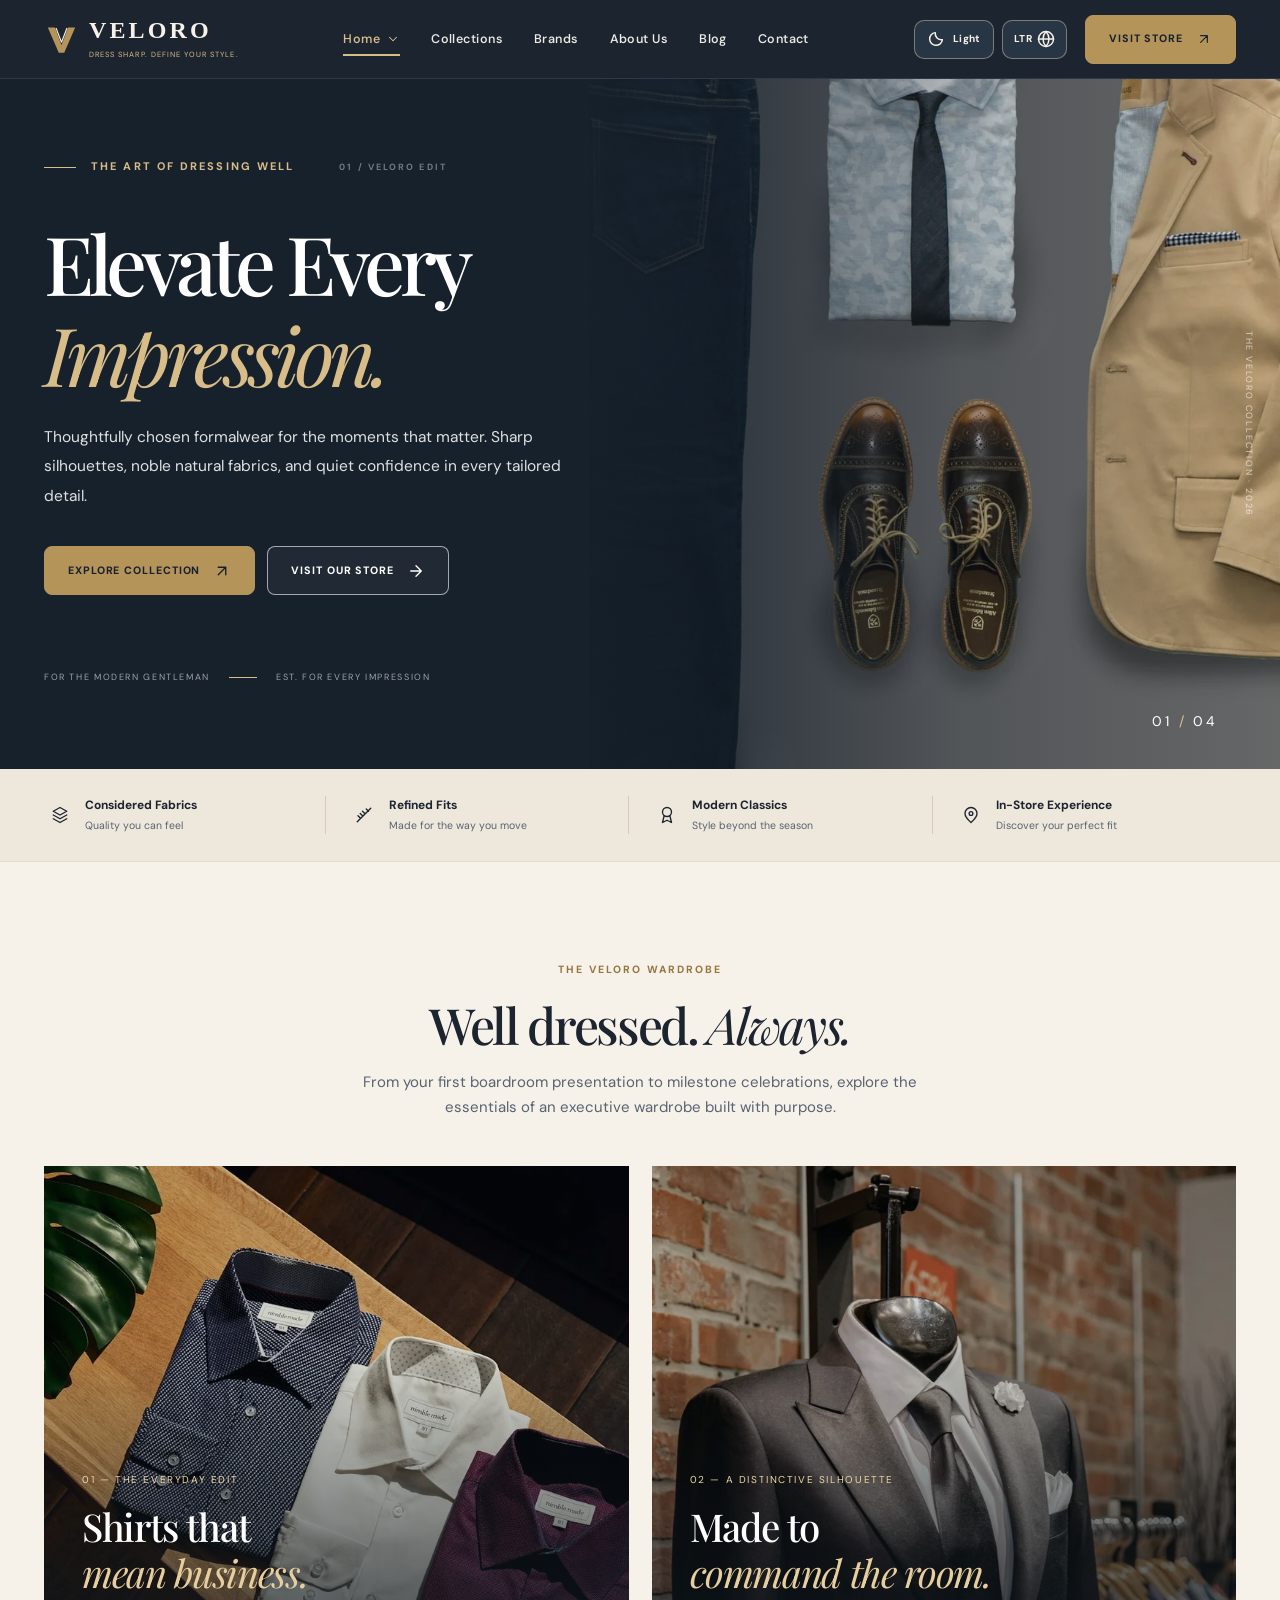
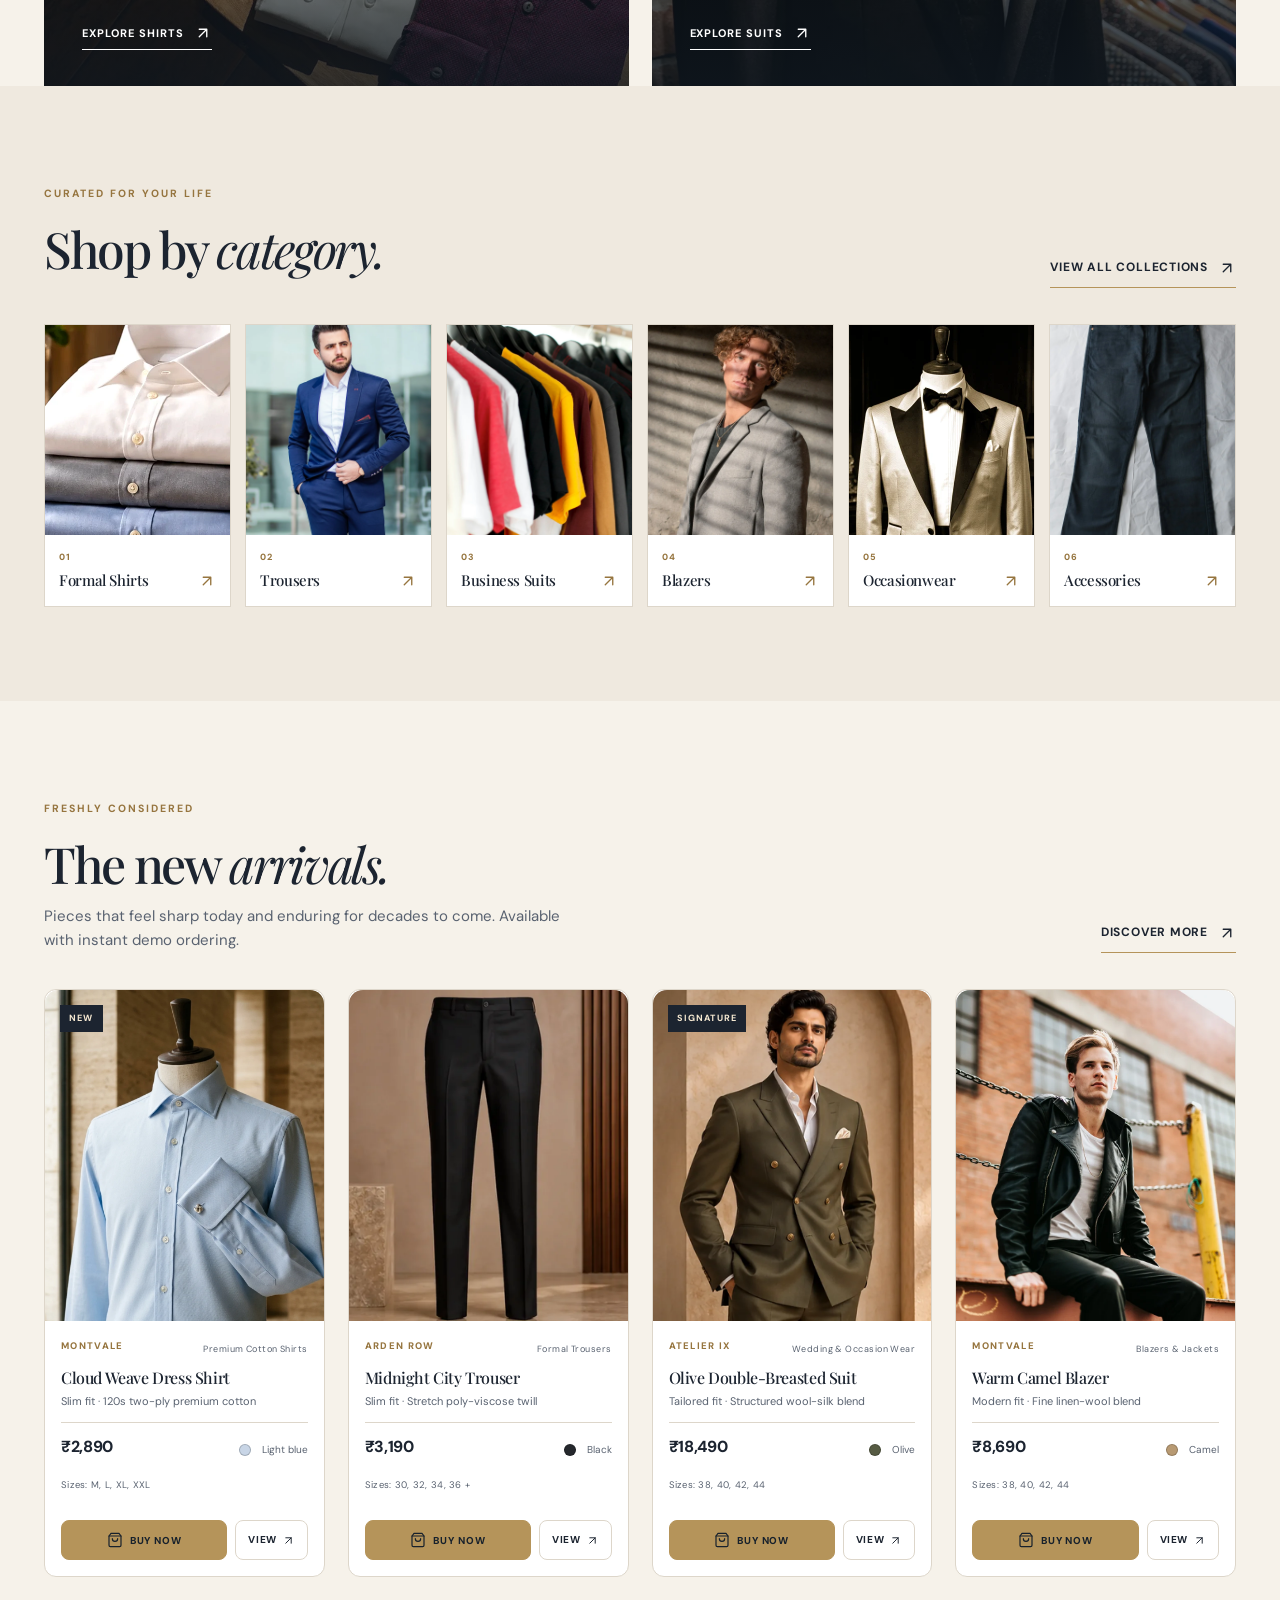
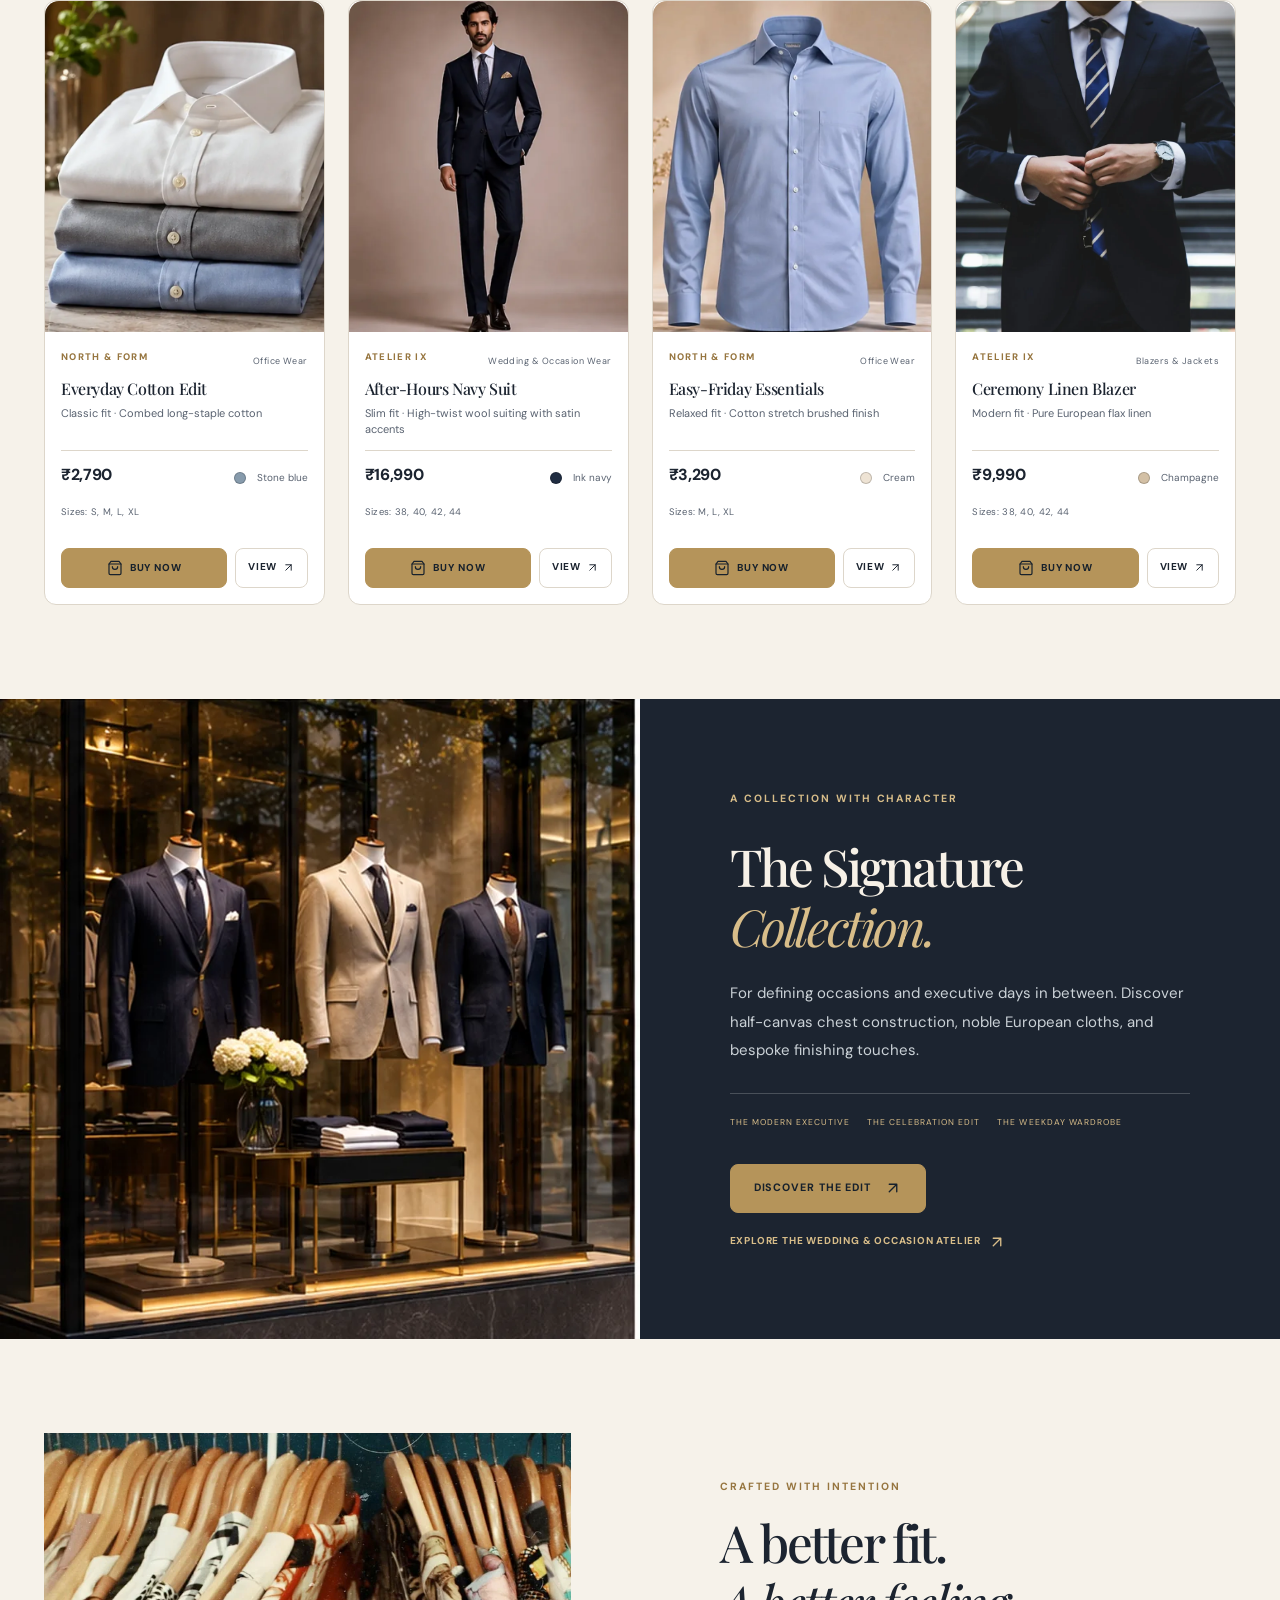
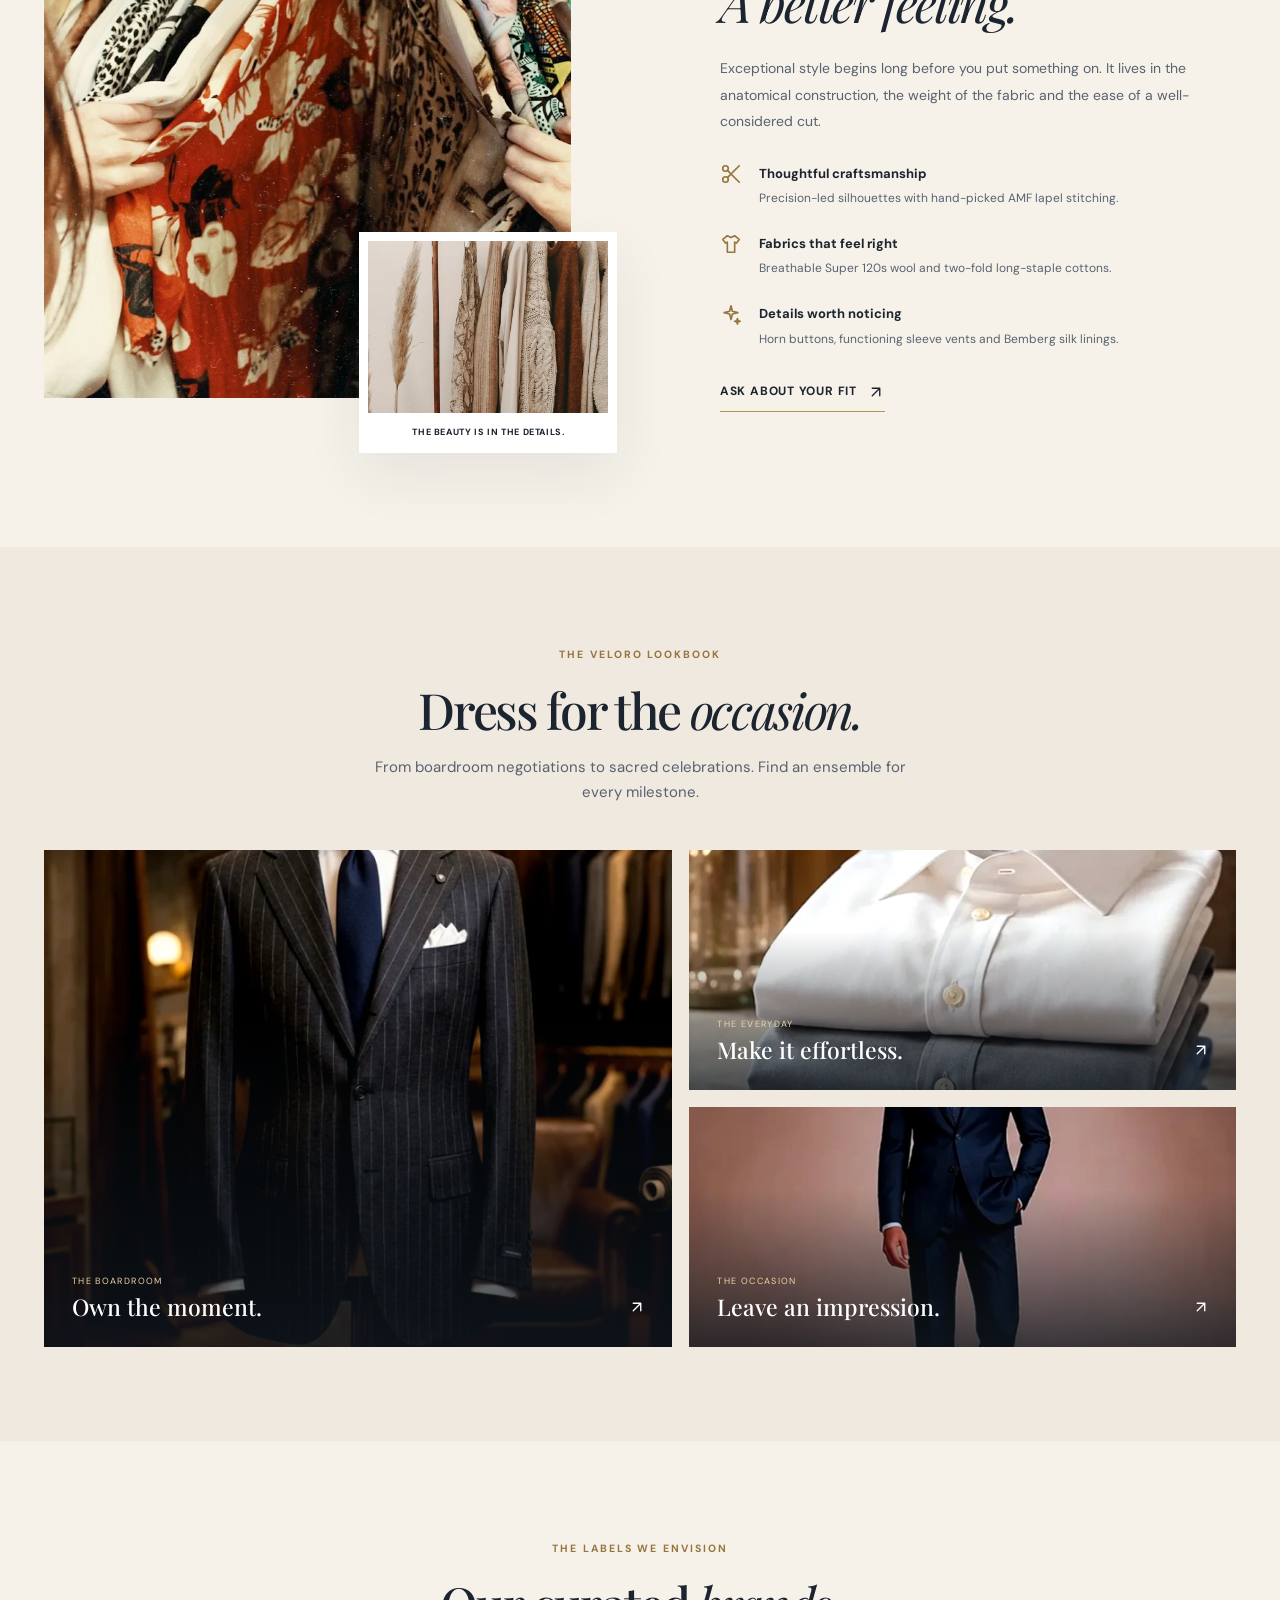
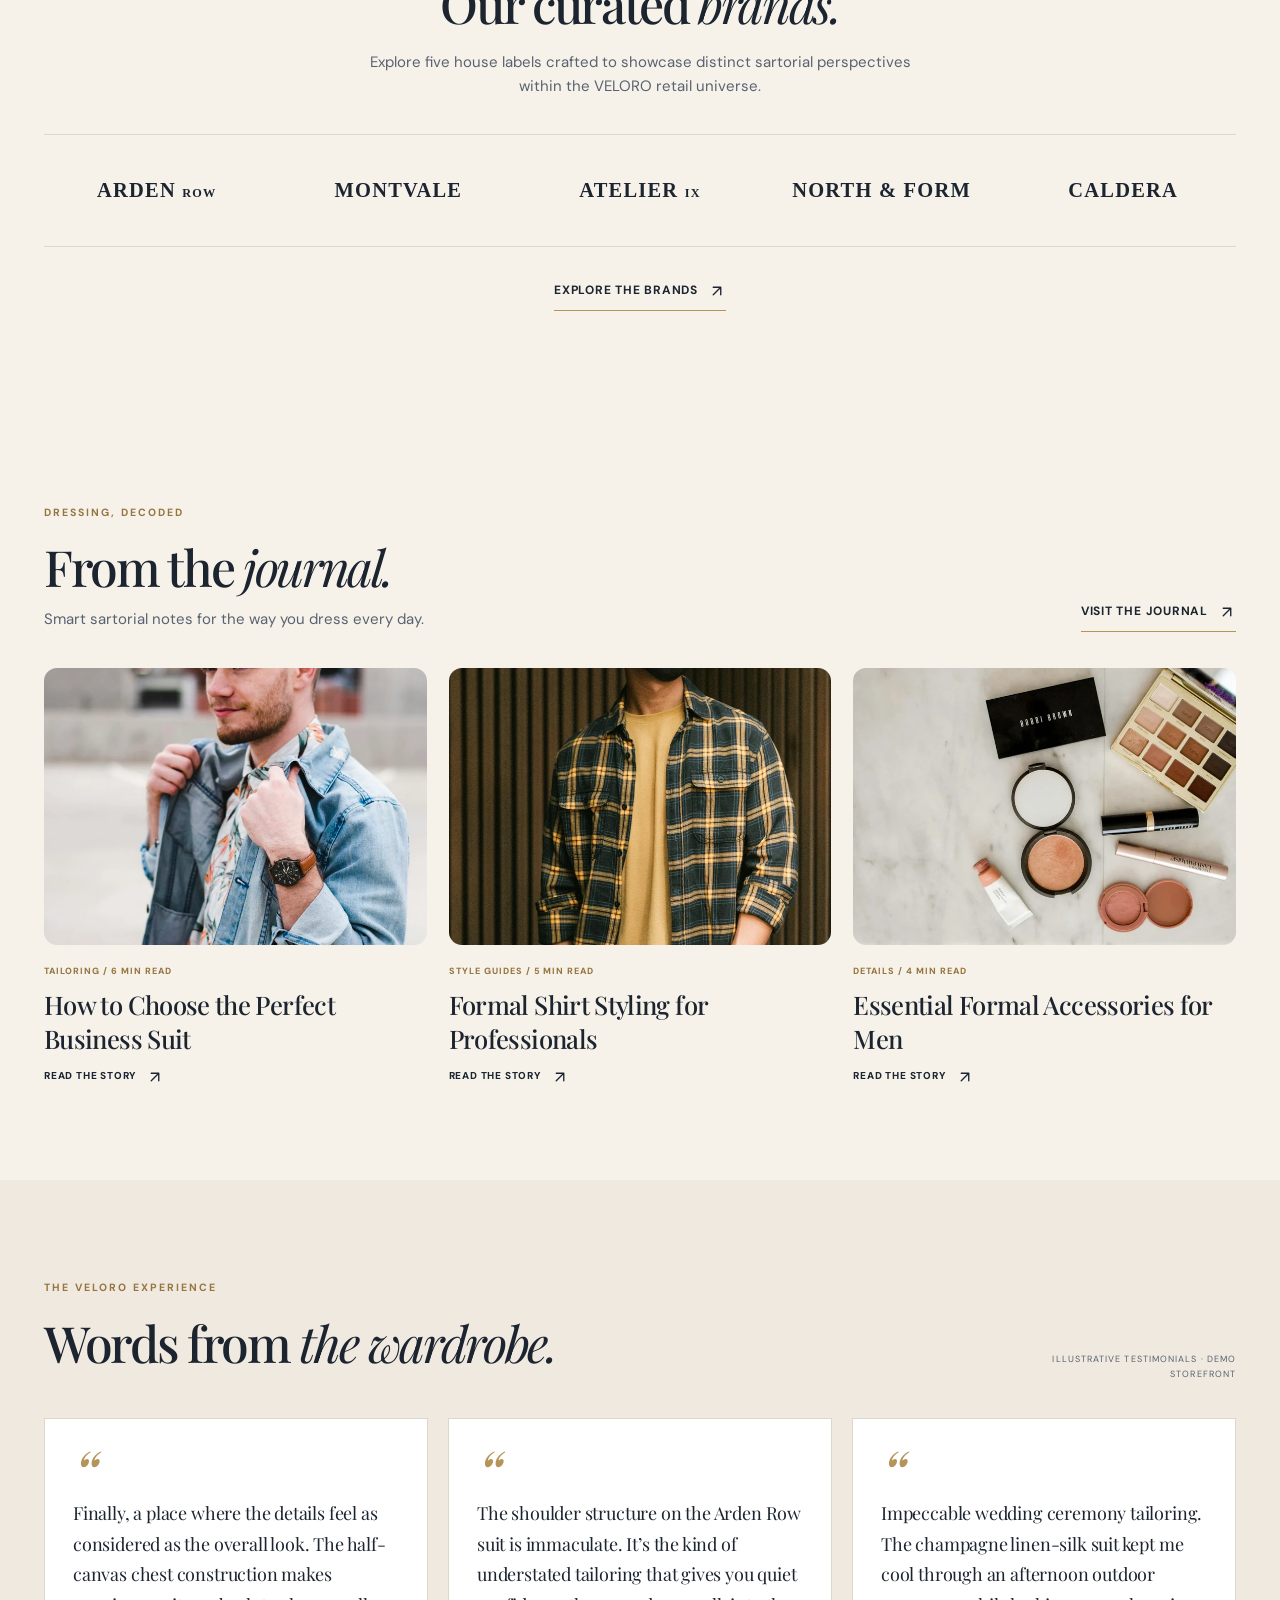
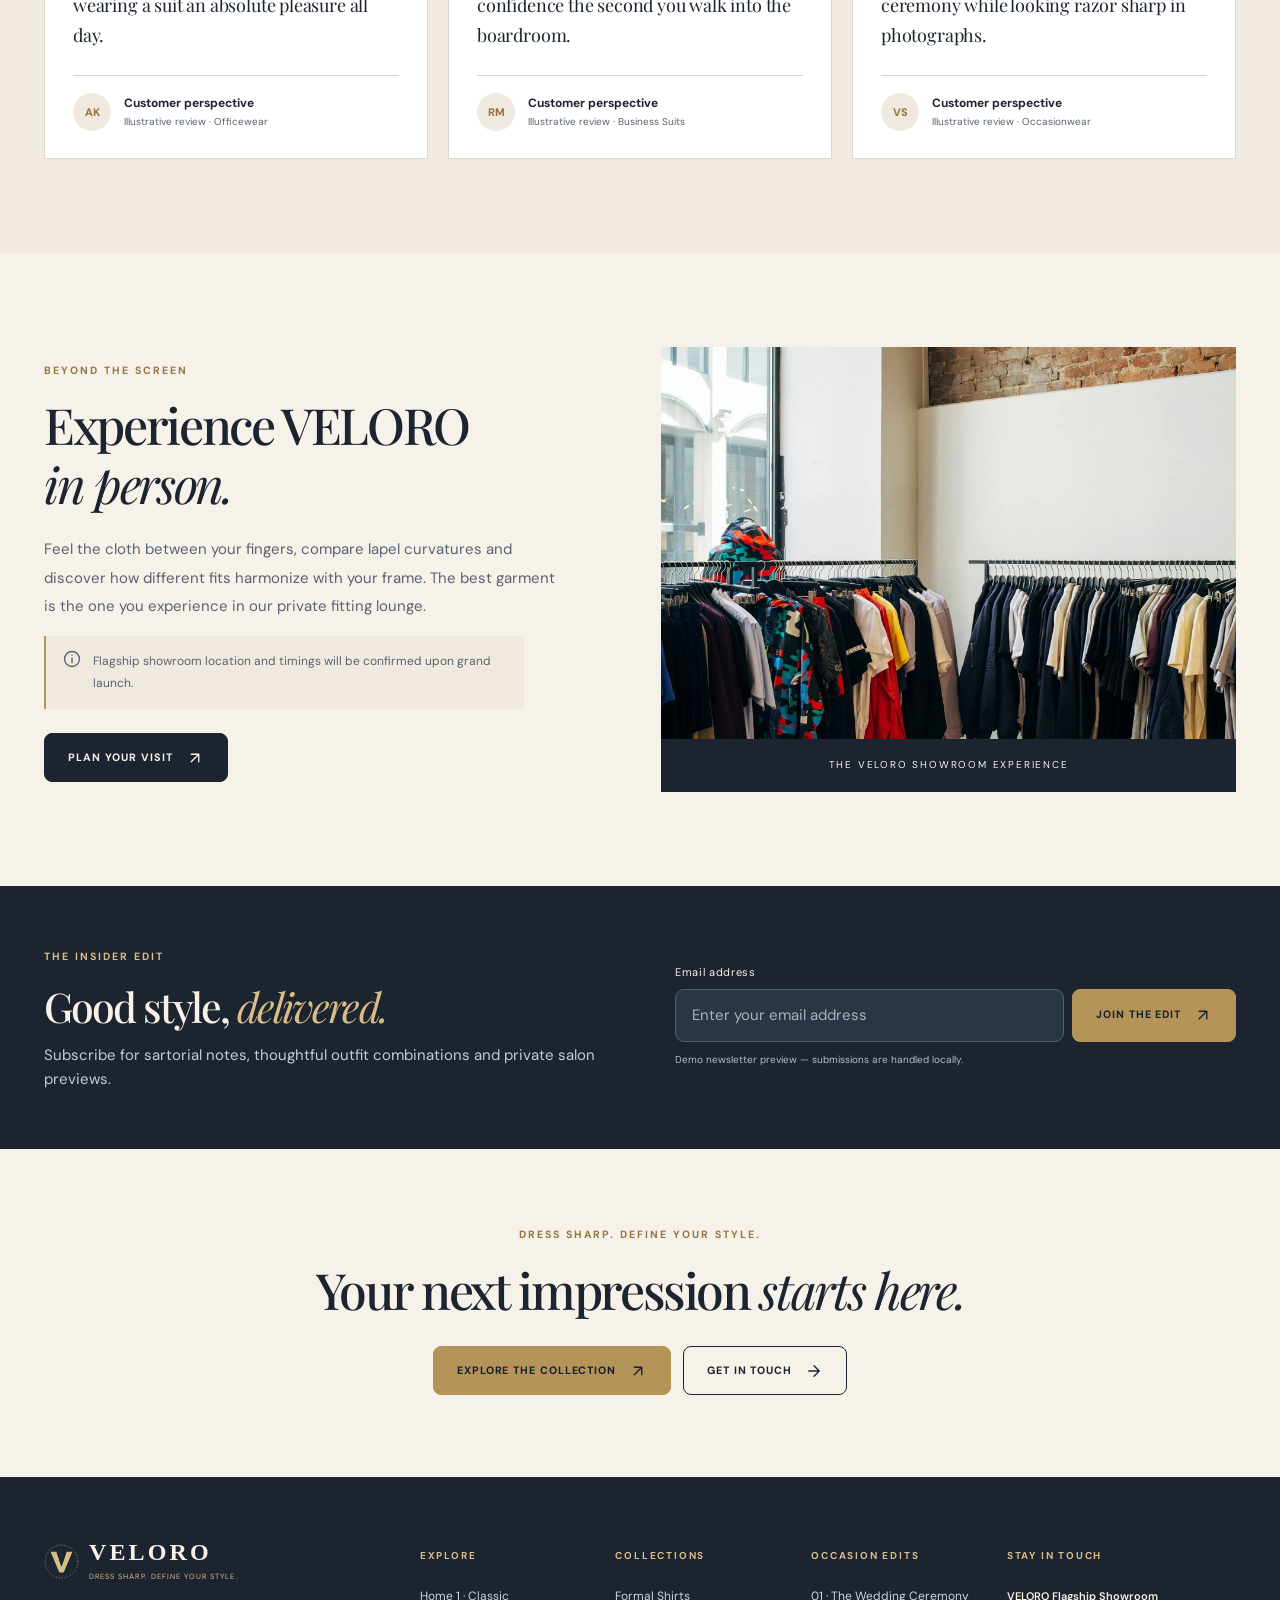
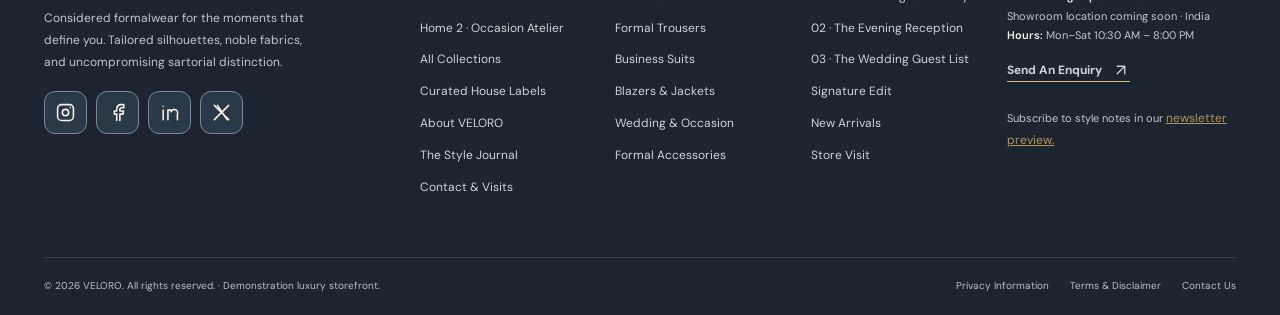
==== VELORO/index.html @ f836866e "Add files via upload" ====
<!doctype html>
<html lang="en" dir="ltr"><head>
<meta charset="utf-8"><meta name="viewport" content="width=device-width, initial-scale=1">
<title>VELORO | Premium Men's Formal Wear & Timeless Style</title>
<meta name="description" content="Discover refined men's formal shirts, tailored trousers, suits and elegant occasionwear at VELORO. Explore curated collections and plan a showroom visit.">
<meta name="theme-color" content="#1C2430"><meta property="og:title" content="VELORO — Elevate Every Impression"><meta property="og:description" content="Dress Sharp. Define Your Style. Explore a refined formalwear collection in India."><meta property="og:type" content="website"><meta property="og:image" content="assets/images/home1-hero-midnight-suit.webp"><link rel="icon" type="image/svg+xml" href="favicon.svg"><link rel="stylesheet" href="assets/css/style.css"><script defer src="assets/js/data.js"></script><script defer src="assets/js/app.js"></script>
</head><body data-page="home"><a class="skip-link" href="#main">Skip to content</a><div id="site-header"></div>
<main id="main">
<section class="hero" aria-labelledby="home-title">
  <div class="hero-photo"><img src="assets/images/home1-hero-midnight-suit.webp" alt="Model in a beautifully tailored midnight-navy suit" fetchpriority="high"></div>
  <div class="hero-vignette"></div><div class="container hero-inner"><div class="hero-copy"><div class="eyebrow light-eyebrow"><span class="small-gold-line"></span> THE ART OF DRESSING WELL <span class="issue-number">01 / VELORO EDIT</span></div><h1 id="home-title">Elevate Every<br><em>Impression.</em></h1><p>Thoughtfully chosen formalwear for the moments that matter. Sharp silhouettes, noble natural fabrics, and quiet confidence in every tailored detail.</p><div class="hero-actions"><a class="btn btn-gold" href="products.html">Explore Collection <i data-icon="arrow-up-right"></i></a><a class="btn btn-hero-outline" href="contact.html#visit">Visit Our Store <i data-icon="arrow-right"></i></a></div><div class="hero-fine"><span>FOR THE MODERN GENTLEMAN</span><span class="fine-rule"></span><span>EST. FOR EVERY IMPRESSION</span></div></div></div><span class="hero-side-note">THE VELORO COLLECTION · 2026</span><div class="hero-page-no">01 <span>/</span> 04</div>
</section>
<div class="benefit-band"><div class="container benefit-grid"><div><i data-icon="layers"></i><span><strong>Considered Fabrics</strong><small>Quality you can feel</small></span></div><div><i data-icon="ruler"></i><span><strong>Refined Fits</strong><small>Made for the way you move</small></span></div><div><i data-icon="award"></i><span><strong>Modern Classics</strong><small>Style beyond the season</small></span></div><div><i data-icon="map-pin"></i><span><strong>In-Store Experience</strong><small>Discover your perfect fit</small></span></div></div></div>
<section class="section section-intro"><div class="container"><div class="section-heading center"><span class="eyebrow">THE VELORO WARDROBE</span><h2>Well dressed. <em>Always.</em></h2><p>From your first boardroom presentation to milestone celebrations, explore the essentials of an executive wardrobe built with purpose.</p></div><div class="editorial-two"><a href="products.html?category=Formal%20Shirts" class="editorial-tile editorial-tile-light"><img src="assets/images/editorial-shirting-mastery.webp" loading="lazy" alt="Tailored white royal twill formal shirt"><div class="tile-overlay"><span>01 — THE EVERYDAY EDIT</span><h3>Shirts that<br><em>mean business.</em></h3><span class="text-link">Explore Shirts <i data-icon="arrow-up-right"></i></span></div></a><a href="products.html?category=Business%20Suits" class="editorial-tile"><img src="assets/images/editorial-power-suiting.webp" loading="lazy" alt="Executive charcoal pinstripe business suit"><div class="tile-overlay"><span>02 — A DISTINCTIVE SILHOUETTE</span><h3>Made to<br><em>command the room.</em></h3><span class="text-link">Explore Suits <i data-icon="arrow-up-right"></i></span></div></a></div></div></section>
<section class="section category-section section-cream"><div class="container"><div class="section-top"><div><span class="eyebrow">CURATED FOR YOUR LIFE</span><h2>Shop by <em>category.</em></h2></div><a class="inline-link" href="products.html">View All Collections <i data-icon="arrow-up-right"></i></a></div><div class="categories-grid">
<a class="category-card" href="products.html?category=Formal%20Shirts"><img loading="lazy" src="[data-uri]" alt="Fine stack of tailored formal shirting"><div><span>01</span><h3>Formal Shirts</h3><i data-icon="arrow-up-right"></i></div></a>
<a class="category-card" href="products.html?category=Formal%20Trousers"><img loading="lazy" src="assets/images/category-formal-trousers.webp" alt="Tailored navy pleated formal trousers"><div><span>02</span><h3>Trousers</h3><i data-icon="arrow-up-right"></i></div></a>
<a class="category-card" href="products.html?category=Business%20Suits"><img loading="lazy" src="assets/images/category-business-suits.webp" alt="Tailored navy suit"><div><span>03</span><h3>Business Suits</h3><i data-icon="arrow-up-right"></i></div></a>
<a class="category-card" href="products.html?category=Blazers%20%26%20Jackets"><img loading="lazy" src="assets/images/category-blazers-jackets.webp" alt="Elegant sand-coloured formal blazer"><div><span>04</span><h3>Blazers</h3><i data-icon="arrow-up-right"></i></div></a>
<a class="category-card" href="products.html?category=Wedding%20%26%20Occasion%20Wear"><img loading="lazy" src="[data-uri]" alt="Champagne gold evening occasionwear"><div><span>05</span><h3>Occasionwear</h3><i data-icon="arrow-up-right"></i></div></a>
<a class="category-card" href="products.html?category=Formal%20Accessories"><img loading="lazy" src="assets/images/category-accessories.webp" alt="Gold cufflinks and silk pocket square"><div><span>06</span><h3>Accessories</h3><i data-icon="arrow-up-right"></i></div></a>
</div></div></section>
<section class="section arrivals-section"><div class="container"><div class="section-top"><div><span class="eyebrow">FRESHLY CONSIDERED</span><h2>The new <em>arrivals.</em></h2><p>Pieces that feel sharp today and enduring for decades to come. Available with instant demo ordering.</p></div><a class="inline-link" href="products.html?sort=newest">Discover More <i data-icon="arrow-up-right"></i></a></div><div id="home-product-grid" class="product-grid home-product-grid" aria-live="polite"></div></div></section>
<section class="signature-block"><div class="signature-image"><img src="assets/images/boutique-window-display.webp" loading="lazy" alt="Formalwear displayed in an elegant tailoring boutique window"></div><div class="signature-copy"><span class="eyebrow light-eyebrow">A COLLECTION WITH CHARACTER</span><h2>The Signature<br><em>Collection.</em></h2><p>For defining occasions and executive days in between. Discover half-canvas chest construction, noble European cloths, and bespoke finishing touches.</p><div class="signature-rule"></div><div class="signature-tags"><span>THE MODERN EXECUTIVE</span><span>THE CELEBRATION EDIT</span><span>THE WEEKDAY WARDROBE</span></div><a class="btn btn-gold" href="products.html?collection=Signature">Discover The Edit <i data-icon="arrow-up-right"></i></a><a class="signature-home2-link" href="home2.html">Explore the Wedding &amp; Occasion Atelier <i data-icon="arrow-up-right"></i></a></div></section>
<section class="section craftsmanship"><div class="container craft-layout"><div class="craft-images"><img class="craft-main" src="assets/images/craft-master-tailor.webp" loading="lazy" alt="Fine tailoring tools and fabric on a craftsman's work table"><div class="craft-detail"><img src="assets/images/craft-pick-stitching.webp" loading="lazy" alt="Close view of hand-finished suit seam"><span>THE BEAUTY IS IN THE DETAILS.</span></div></div><div class="craft-copy"><span class="eyebrow">CRAFTED WITH INTENTION</span><h2>A better fit.<br><em>A better feeling.</em></h2><p>Exceptional style begins long before you put something on. It lives in the anatomical construction, the weight of the fabric and the ease of a well-considered cut.</p><div class="craft-points"><div><i data-icon="scissors"></i><span><strong>Thoughtful craftsmanship</strong><small>Precision-led silhouettes with hand-picked AMF lapel stitching.</small></span></div><div><i data-icon="shirt"></i><span><strong>Fabrics that feel right</strong><small>Breathable Super 120s wool and two-fold long-staple cottons.</small></span></div><div><i data-icon="sparkles"></i><span><strong>Details worth noticing</strong><small>Horn buttons, functioning sleeve vents and Bemberg silk linings.</small></span></div></div><a class="inline-link" href="contact.html?subject=Sizing%20%26%20Fit#enquiry">Ask About Your Fit <i data-icon="arrow-up-right"></i></a></div></div></section>
<section class="section lookbook section-cream"><div class="container"><div class="section-heading center"><span class="eyebrow">THE VELORO LOOKBOOK</span><h2>Dress for the <em>occasion.</em></h2><p>From boardroom negotiations to sacred celebrations. Find an ensemble for every milestone.</p></div><div class="lookbook-grid"><a class="lookbook-item tall" href="products.html?category=Business%20Suits"><img src="assets/images/lookbook-boardroom-suit.webp" loading="lazy" alt="Commanding boardroom chalk-stripe suit"><span><small>THE BOARDROOM</small><strong>Own the moment.</strong><i data-icon="arrow-up-right"></i></span></a><a class="lookbook-item" href="products.html?category=Formal%20Shirts"><img src="[data-uri]" loading="lazy" alt="Crisp luxury everyday shirt styled with cufflinks"><span><small>THE EVERYDAY</small><strong>Make it effortless.</strong><i data-icon="arrow-up-right"></i></span></a><a class="lookbook-item" href="products.html?category=Wedding%20%26%20Occasion%20Wear"><img src="[data-uri]" loading="lazy" alt="Emerald velvet evening dinner jacket with satin lapels"><span><small>THE OCCASION</small><strong>Leave an impression.</strong><i data-icon="arrow-up-right"></i></span></a></div></div></section>
<section class="section brand-preview"><div class="container"><div class="section-heading center"><span class="eyebrow">THE LABELS WE ENVISION</span><h2>Our curated <em>brands.</em></h2><p>Explore five house labels crafted to showcase distinct sartorial perspectives within the VELORO retail universe.</p></div><div class="brand-wordmarks"><span>ARDEN <small>ROW</small></span><span>MONTVALE</span><span>ATELIER <small>IX</small></span><span>NORTH &amp; FORM</span><span>CALDERA</span></div><div class="center"><a href="brands.html" class="inline-link">Explore The Brands <i data-icon="arrow-up-right"></i></a></div></div></section>
<section class="section home-journal"><div class="container"><div class="section-top"><div><span class="eyebrow">DRESSING, DECODED</span><h2>From the <em>journal.</em></h2><p>Smart sartorial notes for the way you dress every day.</p></div><a class="inline-link" href="blog.html">Visit the Journal <i data-icon="arrow-up-right"></i></a></div><div class="home-journal-grid"><a class="home-story" href="article.html?slug=how-a-suit-should-fit"><div><img src="assets/images/index-journal-suit-fit.webp" alt="Well-fitting classic navy suit" loading="lazy"></div><span>TAILORING / 6 MIN READ</span><h3>How to Choose the Perfect Business Suit</h3><small>Read the story <i data-icon="arrow-up-right"></i></small></a><a class="home-story" href="article.html?slug=formal-shirt-styling-for-professionals"><div><img src="assets/images/index-journal-capsule.webp" alt="A stack of smart formal shirts" loading="lazy"></div><span>STYLE GUIDES / 5 MIN READ</span><h3>Formal Shirt Styling for Professionals</h3><small>Read the story <i data-icon="arrow-up-right"></i></small></a><a class="home-story" href="article.html?slug=essential-formal-accessories-for-men"><div><img src="[data-uri]" alt="Formal leather shoes and elegant tie" loading="lazy"></div><span>DETAILS / 4 MIN READ</span><h3>Essential Formal Accessories for Men</h3><small>Read the story <i data-icon="arrow-up-right"></i></small></a></div></div></section>
<section class="section voices-section section-cream"><div class="container"><div class="section-top"><div><span class="eyebrow">THE VELORO EXPERIENCE</span><h2>Words from <em>the wardrobe.</em></h2></div><span class="demo-kicker">ILLUSTRATIVE TESTIMONIALS · DEMO STOREFRONT</span></div><div class="testimonials"><article class="quote-card"><span class="quote-mark">“</span><p>Finally, a place where the details feel as considered as the overall look. The half-canvas chest construction makes wearing a suit an absolute pleasure all day.</p><div class="quote-by"><span class="avatar">AK</span><span><strong>Customer perspective</strong><small>Illustrative review · Officewear</small></span></div></article><article class="quote-card"><span class="quote-mark">“</span><p>The shoulder structure on the Arden Row suit is immaculate. It’s the kind of understated tailoring that gives you quiet confidence the second you walk into the boardroom.</p><div class="quote-by"><span class="avatar">RM</span><span><strong>Customer perspective</strong><small>Illustrative review · Business Suits</small></span></div></article><article class="quote-card"><span class="quote-mark">“</span><p>Impeccable wedding ceremony tailoring. The champagne linen-silk suit kept me cool through an afternoon outdoor ceremony while looking razor sharp in photographs.</p><div class="quote-by"><span class="avatar">VS</span><span><strong>Customer perspective</strong><small>Illustrative review · Occasionwear</small></span></div></article></div></div></section>
<section class="section store-feature"><div class="container store-feature-grid"><div><span class="eyebrow">BEYOND THE SCREEN</span><h2>Experience VELORO<br><em>in person.</em></h2><p>Feel the cloth between your fingers, compare lapel curvatures and discover how different fits harmonize with your frame. The best garment is the one you experience in our private fitting lounge.</p><p class="note-box"><i data-icon="info"></i> Flagship showroom location and timings will be confirmed upon grand launch.</p><a class="btn btn-dark" href="contact.html#visit">Plan Your Visit <i data-icon="arrow-up-right"></i></a></div><div class="store-feature-image"><img src="assets/images/showroom-flagship-interior.webp" loading="lazy" alt="Premium menswear showroom with carefully arranged suits and shirts"><span>THE VELORO SHOWROOM EXPERIENCE</span></div></div></section>
<section class="newsletter-block" id="newsletter"><div class="container newsletter-layout"><div><span class="eyebrow light-eyebrow">THE INSIDER EDIT</span><h2>Good style, <em>delivered.</em></h2><p>Subscribe for sartorial notes, thoughtful outfit combinations and private salon previews.</p></div><form class="newsletter-form" id="newsletter-form" novalidate><label for="newsletter-email">Email address</label><div class="input-button-group"><input id="newsletter-email" type="email" autocomplete="email" placeholder="Enter your email address" required><button class="btn btn-gold" type="submit">Join The Edit <i data-icon="arrow-up-right"></i></button></div><span class="form-note">Demo newsletter preview — submissions are handled locally.</span><div class="field-error" id="newsletter-error" role="alert"></div></form></div></section>
<section class="final-cta"><div class="container"><span class="eyebrow">DRESS SHARP. DEFINE YOUR STYLE.</span><h2>Your next impression <em>starts here.</em></h2><div class="cta-row"><a class="btn btn-gold" href="products.html">Explore The Collection <i data-icon="arrow-up-right"></i></a><a class="btn btn-outline-dark" href="contact.html">Get In Touch <i data-icon="arrow-right"></i></a></div></div></section>
</main><div id="site-footer"></div><div id="ui-root"></div></body></html>
---- VELORO/assets/css/style.css ----
/* VELORO — Classic Luxury × Modern Minimal Fashion */
@import url('https://fonts.googleapis.com/css2?family=DM+Sans:wght@400;450;500;550;600;650;700&family=Manrope:wght@400;500;600;700;800&family=Playfair+Display:ital,wght@0,400;0,500;0,600;0,700;1,400;1,500&display=swap');
:root{color-scheme:light;--bg:#F6F2EA;--card:#FFFFFF;--nav:#1C2430;--footer:#1C2430;--text:#1C2430;--muted:#596270;--gold:#B5945A;--gold-hover:#96753F;--border:#DDD6CA;--button-text:#1C2430;--input:#FFFFFF;--alt:#EFE9DF;--shadow:0 22px 55px rgba(28,36,48,.075);--serif:'Playfair Display',Georgia,'Times New Roman',serif;--sans:'DM Sans','Manrope',Arial,sans-serif;--radius:5px;--container:1240px;--section:94px;--header-height:78px}
html[data-theme="dark"]{color-scheme:dark;--bg:#101820;--card:#1C2834;--nav:#1C2430;--footer:#1C2430;--text:#F7F1E7;--muted:#BCC6CF;--gold:#D8BD89;--gold-hover:#E6CFA3;--border:#36424D;--button-text:#101820;--input:#18232E;--alt:#17232D;--shadow:0 22px 55px rgba(0,0,0,.18)}
*{box-sizing:border-box}html{scroll-behavior:smooth;scroll-padding-top:90px}body{margin:0;background:var(--bg);color:var(--text);font-family:var(--sans);font-size:15px;line-height:1.65;-webkit-font-smoothing:antialiased;overflow-x:clip}body.modal-open,body.mobile-menu-open,body.filters-open{overflow:hidden}img{display:block;max-width:100%;height:auto}a{color:inherit;text-decoration:none}button,input,select,textarea{font:inherit}button{cursor:pointer}button,select,input,textarea{min-width:0}input,textarea,select{outline:none}input::placeholder,textarea::placeholder{color:var(--muted);opacity:.84}h1,h2,h3,h4,p{margin-top:0}h1,h2,h3{line-height:1.17}h1,h2{font-family:var(--serif);font-weight:500;letter-spacing:-.047em}h1 em,h2 em,h3 em{font-family:var(--serif);font-weight:400}h2{font-size:clamp(2.15rem,3.9vw,3.9rem);margin-bottom:22px}h3{letter-spacing:-.025em}p{color:var(--muted)}.container{width:min(var(--container),calc(100% - 88px));margin-inline:auto}.section{padding-block:var(--section)}.section-cream{background:var(--alt)}.section-intro{padding-bottom:0}.section-heading{max-width:710px;margin-bottom:46px}.section-heading.center{text-align:center;margin-inline:auto}.section-heading p{max-width:570px;margin:0 auto}.section-heading h2{margin-bottom:16px}.section-top{display:flex;align-items:end;justify-content:space-between;gap:30px;margin-bottom:36px}.section-top h2{margin-bottom:10px}.section-top p{margin:0;max-width:520px}.eyebrow{display:inline-block;font-weight:700;color:var(--gold-hover);font-size:10.5px;letter-spacing:.19em;text-transform:uppercase;margin-bottom:17px;line-height:1.6}.light-eyebrow{color:#D8BD89}.small-gold-line{display:inline-block;width:32px;height:1px;background:#D8BD89;vertical-align:middle;margin-inline-end:10px}.sr-only{position:absolute!important;width:1px;height:1px;padding:0;margin:-1px;overflow:hidden;clip:rect(0,0,0,0);white-space:nowrap;border:0}.skip-link{position:fixed;top:10px;left:12px;z-index:99999;background:#FFF;color:#111;padding:8px 14px;transform:translateY(-150%)}.skip-link:focus{transform:translateY(0)}:focus-visible{outline:3px solid var(--gold)!important;outline-offset:3px}svg.icon{width:18px;height:18px;fill:none;stroke:currentColor;stroke-width:1.8;stroke-linecap:round;stroke-linejoin:round;vertical-align:middle;flex-shrink:0}i[data-icon]{display:inline-flex;font-style:normal;vertical-align:middle}i[data-icon] svg{width:18px;height:18px;stroke:currentColor;fill:none;stroke-width:1.8;stroke-linecap:round;stroke-linejoin:round}.inline-link{display:inline-flex;align-items:center;gap:10px;font-weight:700;font-size:12px;letter-spacing:.065em;text-transform:uppercase;padding-bottom:9px;border-bottom:1px solid var(--gold);white-space:nowrap;transition:color .2s,gap .2s}.inline-link:hover{color:var(--gold-hover);gap:16px}.inline-link svg{width:16px;height:16px}.btn{display:inline-flex;align-items:center;justify-content:center;gap:13px;border:1px solid transparent;padding:13px 23px;min-height:50px;border-radius:2px;text-transform:uppercase;font-size:11px;letter-spacing:.1em;font-weight:700;line-height:1.3;transition:background .25s,color .25s,border .25s,transform .25s,box-shadow .25s;white-space:nowrap}.btn svg{width:16px;height:16px}.btn:hover{transform:translateY(-2px)}.btn-gold{background:var(--gold);color:var(--button-text);border-color:var(--gold)}.btn-gold:hover{background:var(--gold-hover);border-color:var(--gold-hover);color:var(--button-text);box-shadow:0 10px 30px rgba(181,148,90,.25)}.btn-dark{background:#1C2430;color:#F7F1E7;border-color:#1C2430}.btn-dark:hover{background:#2C3947;border-color:#2C3947;color:#fff}.btn-outline-dark{background:transparent;border-color:var(--text);color:var(--text)}.btn-outline-dark:hover{background:var(--text);color:var(--bg)}.btn-hero-outline{color:#fff;border-color:rgba(255,255,255,.6);background:rgba(255,255,255,.04)}.btn-hero-outline:hover{background:rgba(255,255,255,.15);color:#fff}.center{text-align:center}.note-box{display:flex;align-items:flex-start;gap:12px;padding:14px 17px;background:var(--alt);font-size:12px;border-inline-start:2px solid var(--gold);max-width:480px}.note-box svg{width:17px;height:17px}.text-link{display:inline-flex;align-items:center;gap:10px;font-size:11px;font-weight:750;letter-spacing:.09em;text-transform:uppercase;border-bottom:1px solid currentColor;padding-bottom:7px}.text-link-button{background:none;border:0;padding:0;color:var(--gold-hover);font-weight:700;display:inline-flex;gap:8px;align-items:center;text-decoration:underline}
/* Nav */
.announcement{background:#141C25;color:#E4D4B5;font-size:10px;letter-spacing:.14em;text-align:center;padding:8px 16px;text-transform:uppercase;border-bottom:1px solid rgba(255,255,255,.06)}.announcement span{color:#D8BD89;margin:0 13px}.site-header{background:var(--nav);color:#F7F1E7;position:sticky;top:0;z-index:90;border-bottom:1px solid rgba(255,255,255,.09);transition:box-shadow .25s}.site-header.scrolled{box-shadow:0 10px 30px rgba(0,0,0,.22)}.nav-inner{height:var(--header-height);display:flex;align-items:center;justify-content:space-between;gap:24px}.brand-logo{display:inline-flex;align-items:center;gap:10px;color:#F7F1E7;flex-shrink:0}.brand-logo img{width:35px;height:35px}.brand-logo .brand-text{font-family:Georgia,serif;font-size:24px;font-weight:600;letter-spacing:.13em;line-height:1}.brand-logo .brand-tagline{display:block;font:400 7.5px/1.4 var(--sans);letter-spacing:.14em;color:#D8BD89;text-transform:uppercase;margin-top:4px}.desktop-nav{display:flex;align-items:center;justify-content:center;gap:31px;flex:1}.nav-link{color:#EFECE6;position:relative;font-weight:550;font-size:12.5px;letter-spacing:.035em;padding:28px 0;white-space:nowrap;transition:color .2s}.nav-link:after{position:absolute;content:'';width:0;height:2px;background:#D8BD89;bottom:21px;inset-inline-start:0;transition:width .2s}.nav-link:hover,.nav-link.active{color:#D8BD89}.nav-link:hover:after,.nav-link.active:after{width:100%}.nav-tools{display:flex;align-items:center;gap:8px;flex-shrink:0}.nav-icon-btn{border:1px solid rgba(255,255,255,.18);color:#F7F1E7;background:transparent;border-radius:2px;min-width:37px;height:37px;display:inline-flex;align-items:center;justify-content:center;gap:5px;transition:background .2s,border .2s}.nav-icon-btn:hover{background:rgba(255,255,255,.1);border-color:#D8BD89}.nav-icon-btn svg{width:17px;height:17px}.nav-text-btn{padding-inline:11px;font-size:10px;font-weight:800;letter-spacing:.04em}.nav-cta{margin-inline-start:10px;padding-inline:18px;min-height:39px;font-size:10px}.mobile-menu-trigger{display:none}.mobile-nav-panel{display:none}.mobile-nav-scrim{display:none}
/* Hero */
.hero{position:relative;min-height:690px;display:flex;align-items:center;overflow:hidden;background:#1C2430;color:#fff}.hero-photo{position:absolute;right:0;top:0;bottom:0;width:54%;overflow:hidden}.hero-photo img{width:100%;height:100%;object-fit:cover;object-position:center 18%;filter:saturate(.85)}.hero-vignette{position:absolute;inset:0;background:linear-gradient(90deg,#17212C 0%,#17212C 35%,rgba(23,33,44,.93) 45%,rgba(23,33,44,.3) 75%,rgba(23,33,44,.06) 100%)}.hero-inner{position:relative;z-index:1;padding-top:68px;padding-bottom:78px}.hero-copy{width:61%;max-width:730px}.hero .eyebrow{font-size:11px}.hero .issue-number{color:rgba(255,255,255,.4);margin-inline-start:40px;font-size:9px}.hero h1{font-size:clamp(3.4rem,6.35vw,6.65rem);line-height:1.12;letter-spacing:-.065em;margin:24px 0 24px;color:#fff}.hero h1 em{color:#D8BD89}.hero-copy p{color:#DFE1E1;font-size:15.5px;line-height:1.9;max-width:520px}.hero-actions{display:flex;align-items:center;flex-wrap:wrap;gap:12px;margin-top:35px}.hero-fine{display:flex;align-items:center;gap:19px;margin-top:75px;color:rgba(255,255,255,.58);font-size:9px;letter-spacing:.18em}.fine-rule{width:28px;height:1px;background:#D8BD89}.hero-side-note{position:absolute;z-index:2;right:24px;top:50%;transform:translateY(-50%);writing-mode:vertical-rl;font-size:9px;letter-spacing:.2em;color:rgba(255,255,255,.65)}.hero-page-no{position:absolute;bottom:36px;right:62px;color:#fff;font-size:14px;letter-spacing:.2em}.hero-page-no span{color:#D8BD89}.benefit-band{background:#EEE7DB;color:#1C2430;padding:27px 0;border-bottom:1px solid #E2DBCE}.benefit-grid{display:grid;grid-template-columns:repeat(4,1fr);gap:22px}.benefit-grid>div{display:flex;gap:16px;align-items:center;border-inline-end:1px solid #D7CABB;padding-inline:7px 15px}.benefit-grid>div:last-child{border:0}.benefit-grid svg{width:26px;height:26px;stroke:#96753F}.benefit-grid strong{font-size:12px;display:block;font-weight:700}.benefit-grid small{display:block;font-size:10.5px;color:#596270;margin-top:1px}
/* Editorial */
.editorial-two{display:grid;grid-template-columns:1fr 1fr;gap:23px}.editorial-tile{position:relative;display:block;height:520px;overflow:hidden;background:#3B3F45}.editorial-tile img{width:100%;height:100%;object-fit:cover;object-position:50% 30%;transition:transform .65s}.editorial-tile:hover img{transform:scale(1.05)}.editorial-tile:after{content:'';position:absolute;inset:0;background:linear-gradient(0deg,rgba(16,24,32,.83) 0%,rgba(16,24,32,.1) 64%)}.editorial-tile .tile-overlay{position:absolute;inset:auto 38px 36px;z-index:1;color:white}.tile-overlay>span:first-child{font-size:10px;letter-spacing:.16em;color:#F0D7A9}.tile-overlay h3{font:500 clamp(28px,3vw,44px)/1.2 var(--serif);letter-spacing:-.035em;margin:12px 0 25px}.tile-overlay h3 em{color:#E7CE9E}.tile-overlay .text-link{color:#fff}
.categories-grid{display:grid;grid-template-columns:repeat(6,1fr);gap:14px}.category-card{min-width:0;background:var(--card);border:1px solid var(--border);overflow:hidden;transition:transform .25s,box-shadow .25s}.category-card:hover{transform:translateY(-4px);box-shadow:var(--shadow)}.category-card img{width:100%;height:210px;object-fit:cover;transition:transform .3s}.category-card:hover img{transform:scale(1.045)}.category-card>div{padding:15px 14px 16px;display:grid;grid-template-columns:1fr auto;align-items:center;gap:6px}.category-card span{grid-column:1/-1;color:var(--gold-hover);font-size:9px;font-weight:800;letter-spacing:.12em}.category-card h3{font:500 15px/1.3 var(--serif);margin:0}.category-card svg{width:16px;height:16px;color:var(--gold-hover)}
/* Products */
.product-grid{display:grid;grid-template-columns:repeat(4,minmax(0,1fr));gap:23px}.product-card{min-width:0;display:flex;flex-direction:column;background:var(--card);border:1px solid var(--border);transition:box-shadow .25s,transform .25s}.product-card:hover{box-shadow:var(--shadow);transform:translateY(-3px)}.product-media{position:relative;overflow:hidden;aspect-ratio:4/4.65;background:#D7C7B7}.product-media img{width:100%;height:100%;object-fit:cover;object-position:center;transition:transform .5s}.product-card:hover .product-media img{transform:scale(1.07)}.product-label{position:absolute;inset-block-start:15px;inset-inline-start:15px;z-index:1;background:#1C2430;color:#F5E8D1;font-size:9px;letter-spacing:.13em;font-weight:750;padding:6px 9px}.product-quick{position:absolute;inset-block-end:16px;inset-inline:15px;min-height:39px;border:0;background:rgba(255,255,255,.94);color:#182430;font-size:10px;font-weight:800;text-transform:uppercase;letter-spacing:.12em;display:flex;align-items:center;justify-content:center;gap:9px;transform:translateY(60px);opacity:0;transition:transform .25s,opacity .25s}.product-card:hover .product-quick,.product-quick:focus-visible{transform:translateY(0);opacity:1}.product-quick:hover{background:#fff}.product-info{display:flex;flex:1;flex-direction:column;padding:18px 17px 18px}.product-brand{font-size:9px;letter-spacing:.16em;color:var(--gold-hover);font-weight:800;text-transform:uppercase;margin-bottom:6px}.product-info h3{font:500 17px/1.35 var(--serif);letter-spacing:-.025em;margin:0 0 5px}.product-meta{font-size:11px;color:var(--muted);margin:0 0 12px}.product-bottom{margin-top:auto}.product-price{font-size:17px;font-weight:800;letter-spacing:-.02em;margin-top:5px}.product-swatches{display:flex;gap:6px;margin-top:11px;align-items:center}.swatch{width:11px;height:11px;border-radius:100%;background:var(--swatch);border:1px solid rgba(40,40,40,.22)}.product-swatches small{color:var(--muted);font-size:10px;margin-inline-start:5px}.product-actions{margin-top:15px;display:grid;grid-template-columns:1fr auto;gap:9px;align-items:center}.product-enquire{padding:10px 9px;min-height:37px;border:1px solid var(--border);background:transparent;color:var(--text);font-size:10px;letter-spacing:.06em;text-transform:uppercase;font-weight:750;transition:background .2s,color .2s}.product-enquire:hover{background:var(--text);color:var(--bg)}.product-actions .icon-button{height:37px;width:39px;border:1px solid var(--border)}.icon-button{background:transparent;color:inherit;display:inline-flex;align-items:center;justify-content:center;border-radius:2px;transition:background .2s}.icon-button:hover{background:var(--alt)}
.signature-block{display:grid;grid-template-columns:1fr 1fr;min-height:580px;background:#1C2430;color:#F7F1E7}.signature-image{overflow:hidden}.signature-image img{width:100%;height:100%;object-fit:cover}.signature-copy{align-self:center;padding:65px clamp(36px,7vw,120px)}.signature-copy h2{font-size:clamp(2.6rem,4vw,4.7rem);margin:12px 0 22px}.signature-copy h2 em{color:#D8BD89}.signature-copy p{color:#CBD2D7;max-width:470px;line-height:1.9}.signature-rule{height:1px;background:rgba(255,255,255,.2);margin:28px 0 22px}.signature-tags{display:flex;flex-wrap:wrap;gap:11px 17px;margin-bottom:34px}.signature-tags span{font-size:8.5px;letter-spacing:.12em;color:#D8BD89}.craft-layout{display:grid;grid-template-columns:1fr .9fr;gap:clamp(50px,8vw,125px);align-items:center}.craft-images{position:relative;padding:0 46px 55px 0}.craft-main{width:100%;height:565px;object-fit:cover}.craft-detail{position:absolute;bottom:0;right:0;width:45%;background:var(--card);padding:9px 9px 13px;box-shadow:var(--shadow)}.craft-detail img{height:172px;width:100%;object-fit:cover}.craft-detail span{display:block;padding:12px 3px 0;font-size:9px;font-weight:750;letter-spacing:.07em;text-align:center}.craft-copy h2{font-size:clamp(2.7rem,4vw,4rem)}.craft-copy>p{font-size:14px;line-height:1.9;max-width:480px}.craft-points{margin:28px 0;display:grid;gap:23px}.craft-points>div{display:flex;gap:17px;align-items:flex-start}.craft-points i svg{width:22px;height:22px;color:var(--gold-hover)}.craft-points strong{font-size:13px;display:block;margin-bottom:1px}.craft-points small{color:var(--muted);font-size:12px}.lookbook-grid{display:grid;grid-template-columns:1.15fr 1fr;grid-template-rows:240px 240px;gap:17px}.lookbook-item{position:relative;overflow:hidden;background:#35414A}.lookbook-item.tall{grid-row:span 2}.lookbook-item>img{width:100%;height:100%;object-fit:cover;transition:transform .5s}.lookbook-item:hover>img{transform:scale(1.04)}.lookbook-item:after{content:'';position:absolute;inset:0;background:linear-gradient(0deg,rgba(16,24,32,.76),transparent 66%)}.lookbook-item>span{position:absolute;bottom:25px;left:28px;right:26px;z-index:1;color:#fff;display:grid;gap:3px;grid-template-columns:1fr auto}.lookbook-item small{font-size:9px;letter-spacing:.15em;color:#ECD4A3;grid-column:1/-1}.lookbook-item strong{font:500 23px var(--serif)}.lookbook-item svg{width:22px;height:22px;align-self:center}.brand-wordmarks{display:grid;grid-template-columns:repeat(5,1fr);gap:16px;align-items:center;padding:42px 0;border-top:1px solid var(--border);border-bottom:1px solid var(--border);margin-bottom:30px}.brand-wordmarks>span{font:600 clamp(15px,1.6vw,25px)/1.3 Georgia,serif;letter-spacing:.06em;text-align:center}.brand-wordmarks small{font-size:.6em}.brand-preview .section-heading{margin-bottom:35px}.demo-kicker{font-size:9px;letter-spacing:.12em;color:var(--muted);text-align:end;max-width:220px}.testimonials{display:grid;grid-template-columns:repeat(3,1fr);gap:20px}.quote-card{padding:27px 28px;background:var(--card);border:1px solid var(--border);display:flex;flex-direction:column;min-height:315px}.quote-mark{font:italic 64px/.8 var(--serif);color:var(--gold);height:52px}.quote-card p{font:400 18px/1.7 var(--serif);letter-spacing:-.01em;color:var(--text);margin:0 0 24px}.quote-by{display:flex;align-items:center;gap:13px;margin-top:auto;padding-top:17px;border-top:1px solid var(--border)}.avatar{width:38px;height:38px;border-radius:50%;background:var(--alt);color:var(--gold-hover);display:grid;place-items:center;font-size:11px;font-weight:800}.quote-by strong{display:block;font-size:12px}.quote-by small{display:block;font-size:10px;color:var(--muted)}.store-feature-grid{display:grid;grid-template-columns:1fr 1.05fr;gap:70px;align-items:center}.store-feature-grid>div:first-child{max-width:520px}.store-feature-grid p{line-height:1.9}.store-feature-grid .btn{margin-top:12px}.store-feature-image{position:relative}.store-feature-image img{height:445px;width:100%;object-fit:cover}.store-feature-image span{position:absolute;bottom:0;left:0;right:0;background:#1C2430;color:#F7F1E7;text-align:center;padding:18px;font-size:10px;letter-spacing:.18em}.newsletter-block{background:#1C2430;padding:57px 0;color:#F7F1E7}.newsletter-layout{display:grid;grid-template-columns:1fr 1fr;gap:70px;align-items:center}.newsletter-layout h2{font-size:clamp(2.5rem,3.2vw,3.6rem);margin:0 0 12px}.newsletter-layout h2 em{color:#D8BD89}.newsletter-layout p{color:#C6CDD2;margin:0}.newsletter-form label{display:block;font-size:11px;letter-spacing:.06em;margin-bottom:8px}.input-button-group{display:flex;gap:8px}.input-button-group input{height:53px;flex:1;min-width:0;background:#293644;border:1px solid #51606B;padding:0 16px;color:#fff}.input-button-group input::placeholder{color:#C5CBD0}.newsletter-form .form-note{font-size:10px;color:#B4BEC7;display:block;margin-top:10px}.newsletter-form .field-error{color:#FFCDC2}.final-cta{padding:72px 0 82px;text-align:center;background:var(--bg)}.final-cta h2{margin:0 0 27px}.cta-row{display:flex;justify-content:center;gap:12px;flex-wrap:wrap}
/* Footer */
.site-footer{background:var(--footer);color:#F7F1E7;padding:63px 0 0}.footer-grid{display:grid;grid-template-columns:2.1fr 1fr 1fr 1fr 1.4fr;gap:32px}.footer-brand .brand-logo{margin-bottom:24px}.footer-brand p{font-size:12px;line-height:1.85;color:#BFC8CF;max-width:270px}.footer-socials{display:flex;gap:9px;margin-top:18px}.footer-socials a{width:34px;height:34px;display:grid;place-items:center;border:1px solid #465363;color:#E9DFCE;transition:background .2s,border .2s}.footer-socials a:hover{border-color:#D8BD89;background:#2D3B49;color:#D8BD89}.footer-socials svg{width:16px;height:16px}.footer-col h4{font-size:10px;letter-spacing:.18em;color:#D8BD89;text-transform:uppercase;margin:8px 0 22px}.footer-col a{display:block;font-size:12px;color:#CDD3D8;margin:0 0 12px;transition:color .2s,transform .2s}.footer-col a:hover{color:#D8BD89;transform:translateX(3px)}.footer-note{font-size:11px;color:#BFC8CF;line-height:1.8}.footer-note strong{color:#F7F1E7;font-weight:600}.footer-mini-btn{margin-top:12px;color:#F7F1E7;border-bottom:1px solid #D8BD89;display:inline-flex!important;gap:10px;font-weight:700!important}.footer-bottom{border-top:1px solid #34404E;margin-top:48px;padding:20px 0;display:flex;align-items:center;justify-content:space-between;gap:20px;font-size:10px;color:#B8C0C6}.footer-bottom nav{display:flex;flex-wrap:wrap;gap:21px}.footer-bottom a:hover{color:#D8BD89}.footer-bottom p{margin:0;color:inherit}
/* Page headers */
.page-hero{min-height:390px;background:#202C37;overflow:hidden;color:#fff}.page-hero-layout{min-height:390px;display:flex;align-items:center;position:relative}.page-hero-layout>div{z-index:2;position:relative;width:61%;padding-block:54px}.page-hero h1{font-size:clamp(2.8rem,5.4vw,5.5rem);line-height:1.14;letter-spacing:-.055em;color:#fff;margin:6px 0 18px}.page-hero h1 em{color:#D8BD89}.page-hero p{color:#CCD6DD;line-height:1.8;max-width:500px}.page-hero-layout>img{position:absolute;right:0;top:0;width:51%;height:100%;object-fit:cover;object-position:center 29%;opacity:.72;mask-image:linear-gradient(90deg,transparent,#000 50%)}.breadcrumb{display:flex;align-items:center;gap:11px;margin-top:29px;font-size:11px;color:#C0CCD4}.breadcrumb a{color:#D8BD89}.breadcrumb svg{width:13px;height:13px}.product-hero .page-hero-layout>img{object-position:center 45%}.brands-hero .page-hero-layout>img{object-position:center 24%}.contact-hero .page-hero-layout>img{object-position:center 55%}
/* Catalogue */
.catalogue-intro{margin-bottom:29px}.catalogue-count{font-size:10px;font-weight:800;letter-spacing:.13em;color:var(--gold-hover);padding-bottom:8px}.catalogue-toolbar{display:grid;grid-template-columns:minmax(0,1fr) auto;gap:15px;margin-bottom:26px;align-items:center}.search-field{width:100%;max-width:500px;position:relative;display:flex;align-items:center}.search-field i{position:absolute;left:15px;color:var(--muted);pointer-events:none}.search-field input{height:49px;width:100%;padding:10px 15px 10px 46px;border:1px solid var(--border);background:var(--card);color:var(--text);font-size:12px}.catalogue-order{display:flex;gap:12px;align-items:center}.catalogue-order label{font-size:11px;color:var(--muted);white-space:nowrap}.catalogue-order select{min-width:172px;height:49px;background:var(--card);color:var(--text);border:1px solid var(--border);padding:0 33px 0 12px;font-size:12px}.catalogue-layout{display:grid;grid-template-columns:238px minmax(0,1fr);gap:36px;align-items:start}.filter-sidebar{position:sticky;top:calc(var(--header-height, 78px) + 20px);max-height:calc(100vh - var(--header-height, 78px) - 36px);overflow-y:auto;overscroll-behavior:contain;background:var(--card);border:1px solid var(--border);padding:24px;border-radius:8px;scrollbar-width:thin;scrollbar-color:var(--gold) var(--alt)}.filter-sidebar::-webkit-scrollbar{width:6px}.filter-sidebar::-webkit-scrollbar-track{background:var(--alt);border-radius:4px}.filter-sidebar::-webkit-scrollbar-thumb{background:var(--gold);border-radius:4px}.filter-sidebar::-webkit-scrollbar-thumb:hover{background:var(--gold-hover)}.filter-head-actions{display:flex;align-items:center;gap:8px}.filter-reset-top-btn{display:inline-flex;align-items:center;gap:6px;padding:6px 12px;font-size:11px;font-weight:700;letter-spacing:.06em;text-transform:uppercase;color:var(--gold-hover);background:var(--alt);border:1px solid var(--border);border-radius:20px;cursor:pointer;transition:all .2s ease}.filter-reset-top-btn:hover{background:var(--gold);color:var(--button-text);border-color:var(--gold)}.filter-reset-top-btn svg{width:12px;height:12px}.map-badge-card{position:absolute;bottom:20px;left:20px;max-width:320px;background:rgba(28,36,48,.94);backdrop-filter:blur(8px);color:#fff;padding:18px 20px;border-radius:8px;border:1px solid rgba(216,189,137,.35);box-shadow:0 16px 36px rgba(0,0,0,.35);display:flex;flex-direction:column;gap:8px;z-index:2}.map-badge-header{display:flex;align-items:center;gap:10px}.map-badge-header svg{width:22px;height:22px;color:#D8BD89;flex-shrink:0}.map-badge-header strong{display:block;font-size:14px;color:#fff}.map-badge-header span{font-size:11px;color:#D8BD89}.map-badge-card p{margin:0;font-size:11.5px;color:#C8D1D8;line-height:1.5}.btn-sm{min-height:38px;padding:8px 16px;font-size:10px}.filter-head{display:flex;align-items:center;justify-content:space-between;gap:12px;padding-bottom:20px}.filter-head .eyebrow{margin-bottom:4px}.filter-head h3{font:500 23px var(--serif);margin:0}.filter-rule{border-top:1px solid var(--border);padding:19px 0 18px}.filter-rule h4{font-size:12px;margin:0 0 15px;display:flex;justify-content:space-between;align-items:center}.filter-checks{display:grid;gap:11px}.filter-checks label{display:flex;gap:9px;align-items:center;font-size:11px;color:var(--muted);cursor:pointer;line-height:1.3}.filter-checks label span{flex:1}.filter-checks input{accent-color:var(--gold-hover);width:15px;height:15px;margin:0}.filter-checks small{font-size:9px;color:var(--muted)}.size-filter{display:flex;flex-wrap:wrap;gap:6px}.size-option{border:1px solid var(--border);background:var(--card);color:var(--text);min-width:34px;height:32px;padding:0 6px;font-size:10px;font-weight:700}.size-option.active{background:var(--text);color:var(--bg)}.colour-filter{display:flex;gap:9px;flex-wrap:wrap}.colour-option{width:25px;height:25px;border-radius:100%;border:2px solid var(--card);background:var(--circle);box-shadow:0 0 0 1px var(--border)}.colour-option.active{box-shadow:0 0 0 2px var(--gold-hover)}.filter-rule input[type=range]{width:100%;accent-color:var(--gold-hover)}.range-labels{display:flex;justify-content:space-between;font-size:10px;color:var(--muted)}#max-price-label{font-weight:800;color:var(--gold-hover);font-size:11px}.filter-reset{width:100%;min-height:41px;padding:10px 12px}.tiny-note{font-size:10px;line-height:1.7;margin:15px 0 0}.catalogue-content{min-width:0}.catalogue-grid{grid-template-columns:repeat(3,minmax(0,1fr));gap:18px}.catalogue-grid .product-media{aspect-ratio:4/4.75}.catalogue-grid .product-info{padding:16px 14px}.catalogue-grid .product-info h3{font-size:15px}.active-filters{display:flex;flex-wrap:wrap;gap:8px;margin-bottom:16px}.active-filters:empty{display:none}.active-pill{font-size:10px;color:var(--text);background:var(--alt);border:1px solid var(--border);padding:6px 10px;display:inline-flex;gap:8px;align-items:center;border-radius:4px}.active-pill button{background:none;border:0;padding:0;color:var(--text);cursor:pointer}.active-pill-clear{background:var(--gold);color:var(--button-text);font-weight:750;cursor:pointer;border:1px solid var(--gold);display:inline-flex;align-items:center;gap:6px;transition:all .2s ease}.active-pill-clear:hover{background:var(--gold-hover);border-color:var(--gold-hover);color:#fff}.active-pill-clear svg{width:12px;height:12px}.catalogue-empty{text-align:center;padding:75px 20px;border:1px dashed var(--border)}.catalogue-empty svg{width:35px;height:35px;color:var(--gold-hover)}.catalogue-empty h3{font:500 27px var(--serif);margin:12px 0}.catalogue-bottom{border-top:1px solid var(--border);margin-top:34px;padding-top:19px;display:flex;justify-content:space-between;align-items:center;gap:15px}.catalogue-bottom p{font-size:11px;margin:0}.catalogue-bottom .inline-link{font-size:10px}.mobile-filter-button,.filter-close,.filter-scrim{display:none}.catalogue-service{padding:35px 0}.catalogue-service-inner{display:flex;align-items:center;justify-content:space-between;gap:25px}.catalogue-service-inner>div{display:grid;grid-template-columns:auto 1fr;column-gap:17px;align-items:center}.catalogue-service-inner>div i{grid-row:span 2}.catalogue-service-inner>div svg{width:35px;height:35px;color:var(--gold-hover)}.catalogue-service h3{font:500 25px var(--serif);margin:0 0 3px}.catalogue-service p{margin:0;font-size:12px}
/* Brands */
.brand-story-top{display:grid;grid-template-columns:1fr 1fr;gap:75px;align-items:start;margin-bottom:40px}.brand-story-top p{margin-top:4px;line-height:1.9}.demo-note{display:flex;gap:9px;align-items:flex-start;background:var(--alt);padding:12px 15px;border-inline-start:2px solid var(--gold);font-size:11px;color:var(--muted)}.demo-note svg{width:17px;height:17px;flex-shrink:0}.brand-filter{display:flex;flex-wrap:wrap;gap:7px;border-bottom:1px solid var(--border);padding-bottom:25px;margin-bottom:32px}.brand-filter-btn{padding:11px 18px;background:var(--card);color:var(--text);border:1px solid var(--border);font-size:11px;font-weight:750;transition:background .2s,color .2s}.brand-filter-btn:hover,.brand-filter-btn.is-selected{background:var(--text);color:var(--bg);border-color:var(--text)}.brand-cards{display:grid;grid-template-columns:repeat(2,minmax(0,1fr));gap:22px}.brand-card{display:grid;grid-template-columns:44% 56%;background:var(--card);border:1px solid var(--border);min-height:295px;overflow:hidden}.brand-card img{height:100%;width:100%;object-fit:cover}.brand-card-content{padding:30px 26px;display:flex;flex-direction:column;align-items:flex-start}.brand-card-type{color:var(--gold-hover);font-size:9px;letter-spacing:.13em;font-weight:800}.brand-card h3{font:500 27px/1.2 Georgia,serif;letter-spacing:.02em;margin:13px 0 8px}.brand-card h3 span{font-size:.6em}.brand-card strong{font:italic 16px var(--serif);font-weight:400}.brand-card p{font-size:11.5px;line-height:1.7;margin:12px 0 20px}.brand-card .inline-link{margin-top:auto;font-size:9px}.brand-selection{padding:74px 0}.brand-visit{background:#1C2430;color:#F7F1E7}.brand-visit-row{display:grid;grid-template-columns:1fr 1fr;align-items:center;gap:70px}.brand-visit-row img{width:100%;height:390px;object-fit:cover}.brand-visit-row h2{font-size:clamp(2.5rem,3.5vw,3.7rem)}.brand-visit-row h2 em{color:#D8BD89}.brand-visit-row p{color:#C6CDD2;line-height:1.9;max-width:470px}
/* Contact */
.contact-layout{display:grid;grid-template-columns:.8fr 1.2fr;gap:28px;align-items:start}.contact-details{display:grid;gap:19px}.info-card,.enquiry-panel{background:var(--card);border:1px solid var(--border);padding:31px}.info-card h3,.enquiry-panel h3{font:500 29px/1.2 var(--serif);margin:0 0 23px}.contact-detail{display:flex;align-items:flex-start;gap:15px;margin-top:23px}.contact-detail>i{width:35px;height:35px;background:var(--alt);display:grid;place-items:center;flex-shrink:0;color:var(--gold-hover)}.contact-detail strong{font-size:12px;display:block}.contact-detail p{font-size:12px;margin:1px 0 1px;color:var(--text)}.contact-detail small{font-size:10px;color:var(--muted)}.contact-quick{display:grid;gap:9px;margin-top:28px}.contact-quick .btn{width:100%;min-height:42px}.contact-mini-photo{position:relative}.contact-mini-photo img{height:225px;width:100%;object-fit:cover}.contact-mini-photo span{position:absolute;bottom:0;inset-inline:0;background:rgba(28,36,48,.9);color:#fff;font-size:9px;letter-spacing:.16em;text-align:center;padding:12px}.enquiry-panel-intro>p{font-size:12px;line-height:1.7;margin:-10px 0 26px}.contact-form{display:grid;gap:16px}.form-two{display:grid;grid-template-columns:1fr 1fr;gap:15px}.form-field label{font-size:11px;font-weight:700;display:block;margin-bottom:7px}.form-field label b{color:var(--gold-hover)}.form-field input,.form-field select,.form-field textarea{border:1px solid var(--border);border-radius:2px;background:var(--input);color:var(--text);width:100%;padding:12px 13px;font-size:12px;transition:border .2s,box-shadow .2s}.form-field input,.form-field select{height:46px}.form-field textarea{min-height:133px;resize:vertical}.form-field :is(input,select,textarea):focus{border-color:var(--gold);box-shadow:0 0 0 2px rgba(181,148,90,.15)}.form-field .invalid{border-color:#A14640!important}.field-error{display:block;font-size:10px;color:#A14640;line-height:1.55;margin-top:4px;min-height:0}.form-bottom{display:flex;gap:15px;align-items:center;justify-content:space-between;margin-top:7px}.form-bottom p{display:flex;gap:7px;align-items:center;font-size:10px;margin:0;max-width:220px}.form-bottom svg{width:15px;height:15px}.map-section{padding:74px 0}.map-layout{display:grid;grid-template-columns:1.22fr .78fr;gap:35px;align-items:stretch}.map-frame{height:400px;background:#E6DED1;position:relative;overflow:hidden;border:1px solid var(--border)}.map-frame iframe{width:100%;height:100%;border:0;filter:saturate(.55)}.map-cover{position:absolute;inset:0;background:linear-gradient(115deg,rgba(28,36,48,.91),rgba(28,36,48,.83));color:#fff;display:flex;align-items:center;justify-content:center;flex-direction:column;text-align:center;gap:13px;padding:28px}.map-cover>i svg{width:30px;height:30px;color:#D8BD89}.map-cover strong{font:500 24px var(--serif)}.map-cover>span{font-size:12px;color:#D6DFE4;max-width:290px}.map-cover button{color:#E6CFA3;margin-top:10px}.map-info{padding:30px 0}.map-info h3{font:500 32px var(--serif)}.map-info p{line-height:1.9;font-size:13px}.map-perks{display:grid;gap:9px;margin:25px 0}.map-perks span{font-size:12px;display:flex;gap:12px;align-items:center}.map-perks svg{color:var(--gold-hover);width:16px;height:16px}.faq-layout{display:grid;grid-template-columns:.8fr 1.2fr;gap:72px}.faq-layout>div:first-child>p{line-height:1.9;max-width:300px}.faq-list{display:grid;align-content:start}.faq-list details{border-bottom:1px solid var(--border)}.faq-list details:first-child{border-top:1px solid var(--border)}.faq-list summary{list-style:none;cursor:pointer;display:flex;align-items:center;justify-content:space-between;gap:13px;padding:19px 4px;font-size:13px;font-weight:750}.faq-list summary::-webkit-details-marker{display:none}.faq-list summary svg{width:16px;height:16px;color:var(--gold-hover);transition:transform .25s}.faq-list details[open] summary svg{transform:rotate(45deg)}.faq-list details p{font-size:12px;line-height:1.9;padding:0 30px 19px 4px;margin:0}.legal-header{background:#1C2430;color:#F7F1E7;padding:100px 0 90px}.legal-header h1{font-size:clamp(3rem,5vw,5rem);margin-bottom:18px}.legal-header h1 em{color:#D8BD89}.legal-header p{max-width:650px;color:#D5DDE2}.legal-narrow{max-width:770px}.legal-content h2{font:500 26px var(--serif);margin:15px 0}.legal-content p{line-height:1.95;margin-bottom:26px}.legal-content .btn{margin-top:10px}
/* Modal and toast */
.ui-modal-backdrop{position:fixed;inset:0;z-index:200;background:rgba(9,15,22,.82);display:flex;align-items:flex-start;justify-content:center;padding:24px 16px;overflow-y:auto;-webkit-overflow-scrolling:touch}.ui-modal{width:min(940px,100%);margin:auto;max-height:calc(100vh - 48px);overflow-y:auto;background:var(--card);color:var(--text);position:relative;box-shadow:0 35px 90px rgba(0,0,0,.35);border:1px solid var(--border);border-radius:12px}.modal-x{position:absolute;top:16px;right:16px;width:37px;height:37px;z-index:5;border:1px solid var(--border);background:var(--card);color:var(--text);display:grid;place-items:center}.modal-x svg{width:18px;height:18px}.quick-modal-body{display:grid;grid-template-columns:1fr 1fr}.quick-modal-image{position:relative;background:#D5C7B6;overflow:hidden;min-height:490px}.quick-modal-image img{width:100%;height:100%;object-fit:cover;cursor:zoom-in;transition:transform .3s}.quick-modal-image.zoomed img{transform:scale(1.8);cursor:zoom-out}.zoom-tip{position:absolute;bottom:15px;left:15px;background:#fff;color:#1C2430;font-size:10px;padding:8px 10px;pointer-events:none}.quick-modal-info{padding:55px 33px 32px;display:flex;flex-direction:column}.quick-modal-info h2{font-size:clamp(27px,3vw,43px);margin-bottom:13px}.quick-modal-price{font-size:24px;font-weight:800;margin-bottom:20px}.quick-modal-info p{font-size:13px;line-height:1.8}.quick-detail{font-size:11px;padding:11px 0;border-top:1px solid var(--border);display:flex;justify-content:space-between;gap:8px}.quick-detail span:first-child{color:var(--muted)}.quick-selector{margin-top:19px}.quick-selector>strong{font-size:11px;display:block;margin-bottom:8px}.quick-sizes,.quick-colours{display:flex;flex-wrap:wrap;gap:8px}.quick-size{min-width:40px;height:37px;background:var(--card);color:var(--text);border:1px solid var(--border);font-size:11px}.quick-size.active{background:var(--text);color:var(--bg)}.quick-colour{height:25px;width:25px;border:2px solid var(--card);border-radius:50%;background:var(--colour);box-shadow:0 0 0 1px var(--border)}.quick-colour.active{box-shadow:0 0 0 2px var(--gold-hover)}.quick-modal-info .btn{margin-top:30px}.quick-modal-note{font-size:10px;margin-top:10px!important}.message-dialog{max-width:450px;text-align:center;padding:55px 30px 34px}.message-dialog>i{color:var(--gold-hover)}.message-dialog>i svg{height:35px;width:35px}.message-dialog h2{font:500 32px var(--serif);margin:15px 0}.message-dialog p{font-size:13px;line-height:1.9;margin-bottom:24px}.toast-container{position:fixed;top:103px;right:24px;z-index:300;display:grid;gap:10px}.toast{background:var(--nav);color:#F7F1E7;border-inline-start:3px solid #D8BD89;padding:14px 16px;max-width:360px;box-shadow:0 12px 40px rgba(0,0,0,.22);display:flex;align-items:flex-start;gap:12px;font-size:12px}.toast i{color:#D8BD89}.toast button{border:0;background:none;color:#fff;font-size:18px;padding:0 0 0 8px;margin-inline-start:auto}.is-hidden,[hidden]{display:none!important}
/* Responsive */
@media(max-width:1190px){:root{--container:1120px}.container{width:calc(100% - 58px)}.desktop-nav{gap:22px}.nav-tools{gap:5px}.nav-cta{padding-inline:12px}.nav-inner{gap:15px}.brand-logo .brand-text{font-size:21px}.brand-logo img{width:30px;height:30px}.category-card img{height:174px}.category-card h3{font-size:13px}.footer-grid{gap:23px}.hero{min-height:620px}}
@media(max-width:991px){:root{--section:67px;--header-height:67px}.container{width:calc(100% - 46px)}.desktop-nav,.nav-tools .nav-icon-btn,.nav-tools .nav-cta{display:none}.nav-tools .mobile-menu-trigger{display:flex}.mobile-menu-trigger{width:42px;height:42px}.site-header .nav-inner{gap:10px}.mobile-nav-scrim{position:fixed;inset:0;top:var(--header-height);z-index:91;background:rgba(10,15,22,.65)}.mobile-nav-scrim.open{display:block}.mobile-nav-panel{position:fixed;z-index:92;top:var(--header-height);right:0;width:min(400px,100vw);height:calc(100dvh - var(--header-height));display:flex;flex-direction:column;background:#1C2430;color:#F7F1E7;padding:22px;overflow-y:auto;transform:translateX(105%);transition:transform .28s;visibility:hidden}.mobile-nav-panel.open{transform:translateX(0);visibility:visible}.mobile-nav-panel>a:not(.btn){font-size:16px;padding:15px 3px;border-bottom:1px solid rgba(255,255,255,.12);display:flex;justify-content:space-between;align-items:center}.mobile-nav-panel>a.active{color:#D8BD89}.mobile-toggle-group{border-top:1px solid rgba(255,255,255,.12);margin-top:20px;padding-top:19px;display:grid;grid-template-columns:1fr 1fr;gap:12px}.mobile-toggle-group button{color:#F7F1E7;background:#2C3947;border:1px solid #43515D;display:flex;align-items:center;gap:12px;justify-content:center;padding:13px 8px;font-size:12px}.mobile-nav-panel .btn{width:100%;margin-top:20px}.mobile-close-note{margin-top:auto;font-size:10px;color:#B5C0CA;padding-top:20px}.hero{min-height:580px}.hero-copy{width:69%}.hero h1{font-size:clamp(3.4rem,7vw,5.5rem)}.hero-photo{width:60%}.hero-vignette{background:linear-gradient(90deg,#17212C 0%,rgba(23,33,44,.97) 32%,rgba(23,33,44,.56) 68%,rgba(23,33,44,.18) 100%)}.hero-fine{margin-top:55px}.categories-grid{grid-template-columns:repeat(3,1fr)}.category-card img{height:230px}.product-grid{grid-template-columns:repeat(3,minmax(0,1fr))}.home-product-grid .product-card:nth-child(4){display:none}.brand-wordmarks{grid-template-columns:repeat(3,1fr)}.craft-layout{gap:40px}.craft-main{height:460px}.craft-detail img{height:130px}.store-feature-grid{gap:35px}.footer-grid{grid-template-columns:1.7fr 1fr 1fr;row-gap:30px}.catalogue-layout{grid-template-columns:190px minmax(0,1fr);gap:20px}.filter-sidebar{padding:17px}.catalogue-grid{grid-template-columns:repeat(2,minmax(0,1fr))}.brand-card-content{padding:23px 19px}.brand-card h3{font-size:22px}.contact-layout{grid-template-columns:.85fr 1.15fr;gap:17px}.info-card,.enquiry-panel{padding:22px}.form-two{grid-template-columns:1fr}.contact-quick .btn{font-size:9px}.faq-layout{gap:35px}}
@media(max-width:767px){:root{--section:54px}.container{width:calc(100% - 36px)}.announcement{font-size:9px}.hero{min-height:690px;align-items:flex-end}.hero-photo{width:100%;height:100%;opacity:.9}.hero-photo img{object-position:50% 18%}.hero-vignette{background:linear-gradient(0deg,#17212C 2%,rgba(23,33,44,.95) 24%,rgba(23,33,44,.4) 67%,rgba(23,33,44,.03) 100%)}.hero-inner{padding-top:265px;padding-bottom:45px}.hero-copy{width:100%;max-width:580px}.hero h1{font-size:clamp(3.15rem,9vw,5.1rem);margin:13px 0}.hero-copy p{font-size:13px;max-width:500px}.hero-actions{margin-top:23px}.hero-fine,.hero-page-no,.hero-side-note,.hero .issue-number{display:none}.benefit-grid{grid-template-columns:repeat(2,1fr);row-gap:18px}.benefit-grid>div:nth-child(2){border:0}.editorial-two{gap:14px}.editorial-tile{height:400px}.editorial-tile .tile-overlay{inset:auto 20px 25px}.tile-overlay h3{font-size:27px}.categories-grid{grid-template-columns:repeat(3,1fr)}.category-card img{height:180px}.section-top{align-items:start}.product-grid{grid-template-columns:repeat(2,minmax(0,1fr));gap:15px}.home-product-grid .product-card:nth-child(4){display:flex}.signature-block{grid-template-columns:1fr}.signature-image{height:340px}.signature-copy{padding:50px 25px}.craft-layout{grid-template-columns:1fr;gap:35px}.craft-images{max-width:560px}.craft-main{height:440px}.craft-copy{max-width:630px}.lookbook-grid{grid-template-rows:210px 210px}.brand-wordmarks{grid-template-columns:repeat(3,1fr)}.testimonials{grid-template-columns:1fr;gap:13px}.quote-card{min-height:0}.quote-card p{font-size:17px}.store-feature-grid{grid-template-columns:1fr;gap:30px}.store-feature-image img{height:330px}.newsletter-layout{grid-template-columns:1fr;gap:25px}.footer-grid{grid-template-columns:repeat(2,1fr);gap:25px}.footer-brand{grid-column:span 2}.footer-bottom{flex-direction:column;text-align:center}.footer-bottom nav{justify-content:center}.page-hero,.page-hero-layout{min-height:370px}.page-hero-layout>div{width:85%}.page-hero-layout>img{width:68%;opacity:.35}.page-hero h1{font-size:clamp(2.8rem,7vw,4rem)}.catalogue-toolbar{grid-template-columns:auto 1fr;gap:9px}.mobile-filter-button{display:inline-flex;padding:10px 13px;min-height:48px;font-size:10px}.search-field{max-width:none}.catalogue-order{grid-column:1/-1;justify-content:flex-end}.catalogue-order select{height:42px}.catalogue-layout{display:block}.filter-sidebar{position:fixed;top:0;left:0;bottom:0;z-index:160;overflow-y:auto;width:min(350px,90vw);padding:25px;transform:translateX(-105%);visibility:hidden;transition:transform .25s;box-shadow:0 0 30px rgba(0,0,0,.2)}.filter-sidebar.open{visibility:visible;transform:translateX(0)}.filter-close{display:flex;width:36px;height:36px;border:1px solid var(--border)}.filter-scrim.show{display:block!important;position:fixed;inset:0;background:rgba(5,10,15,.65);z-index:159}.catalogue-grid{grid-template-columns:repeat(2,minmax(0,1fr))}.catalogue-bottom{flex-direction:column;align-items:flex-start}.catalogue-service-inner{flex-direction:column;align-items:flex-start}.brand-story-top{grid-template-columns:1fr;gap:8px}.brand-cards{grid-template-columns:1fr}.brand-visit-row{grid-template-columns:1fr;gap:0;padding-bottom:50px}.brand-visit-row img{height:290px;margin-bottom:35px}.contact-layout{grid-template-columns:1fr}.contact-details{grid-template-columns:1fr 1fr}.info-card{grid-column:1/-1}.contact-mini-photo{display:none}.enquiry-panel{padding:26px}.form-two{grid-template-columns:repeat(2,1fr)}.map-layout{grid-template-columns:1fr}.map-frame{height:320px}.map-info{padding:10px 0}.faq-layout{grid-template-columns:1fr;gap:12px}.quick-modal-body{grid-template-columns:1fr}.quick-modal-image{height:300px;min-height:0}.quick-modal-info{padding:29px 23px}.quick-modal-info h2{font-size:30px}.quick-modal-image img{object-position:50% 22%}}
@media(max-width:520px){.container{width:calc(100% - 32px)}.brand-logo .brand-text{font-size:21px}.brand-logo img{height:30px;width:30px}.brand-logo .brand-tagline{font-size:6.8px}.hero{min-height:640px}.hero-inner{padding-top:230px;padding-bottom:38px}.hero h1{font-size:clamp(2.95rem,11.2vw,4.1rem)}.hero .eyebrow{font-size:9px}.hero-actions{display:grid;grid-template-columns:1fr 1fr;gap:8px}.hero-actions .btn{padding:11px 7px;min-height:46px;font-size:9px;gap:5px}.benefit-band{padding:19px 0}.benefit-grid{gap:15px}.benefit-grid>div{gap:8px;padding-inline:0}.benefit-grid svg{width:20px;height:20px}.benefit-grid strong{font-size:10px}.benefit-grid small{font-size:9px}.section-heading{margin-bottom:30px}.section-top{display:block}.section-top .inline-link{margin-top:13px}.eyebrow{margin-bottom:11px}h2{font-size:clamp(2.15rem,8vw,3rem)}.editorial-two{grid-template-columns:1fr}.editorial-tile{height:350px}.categories-grid{grid-template-columns:repeat(2,minmax(0,1fr));gap:11px}.category-card img{height:170px}.category-card>div{padding:10px}.category-card h3{font-size:13px}.product-grid{gap:11px}.product-media{aspect-ratio:4/5}.product-info{padding:12px 10px}.product-info h3{font-size:15px}.product-meta{font-size:10px}.product-price{font-size:15px}.product-brand{font-size:8px}.product-label{font-size:8px;top:8px;left:8px}.product-quick{position:absolute;opacity:1;transform:none;min-height:31px;font-size:9px;bottom:8px;inset-inline:8px}.product-actions{gap:5px;margin-top:10px}.product-enquire{font-size:9px;padding:8px 4px}.product-actions .icon-button{width:33px}.lookbook-grid{display:grid;grid-template-columns:1fr;grid-template-rows:repeat(3,270px)}.lookbook-item.tall{grid-row:auto}.brand-wordmarks{grid-template-columns:repeat(2,1fr);gap:25px}.newsletter-block{padding:45px 0}.input-button-group{display:grid}.input-button-group .btn{width:100%}.store-feature-image img{height:270px}.store-feature-grid{gap:30px}.cta-row{display:grid;max-width:330px;margin:auto}.footer-grid{gap:24px 18px}.footer-col h4{margin-bottom:17px}.footer-col a{margin-bottom:11px}.footer-bottom{margin-top:25px}.page-hero,.page-hero-layout{min-height:330px}.page-hero h1{font-size:clamp(2.65rem,9.5vw,4rem)}.page-hero-layout>div{width:96%}.page-hero-layout>img{width:100%;opacity:.24;mask-image:none}.catalogue-toolbar{grid-template-columns:auto 1fr}.catalogue-order{justify-content:space-between}.catalogue-order select{flex:1}.catalogue-grid .product-info{padding:12px 9px}.catalogue-grid .product-info h3{font-size:14px}.brand-card{grid-template-columns:42% 58%;min-height:260px}.brand-card-content{padding:19px 14px}.brand-card h3{font-size:19px;margin:9px 0}.brand-card strong{font-size:14px}.brand-card p{font-size:10px;margin:9px 0 13px}.brand-card .inline-link{font-size:8px}.brand-visit-row img{height:250px}.contact-details{grid-template-columns:1fr}.form-two{grid-template-columns:1fr;gap:15px}.enquiry-panel{padding:23px 18px}.info-card{padding:24px 20px}.form-bottom{display:grid}.form-bottom .btn{width:100%}.map-frame{height:290px}.map-cover{padding:18px}.faq-list summary{font-size:12px}.final-cta{padding:55px 0}.toast-container{top:78px;right:10px;left:10px}.toast{max-width:none}}
@media(max-width:360px){.announcement{font-size:8px;letter-spacing:.08em}.nav-inner{height:64px}.hero{min-height:605px}.hero-inner{padding-top:205px}.hero h1{font-size:2.85rem}.hero-actions .btn{font-size:8.5px}.benefit-grid{gap:11px}.category-card img{height:145px}.category-card h3{font-size:12px}.brand-card{grid-template-columns:1fr}.brand-card img{height:165px}.brand-card-content{padding:18px}.brand-card h3{font-size:22px}.brand-card p{font-size:11px}.catalogue-grid{gap:9px}.catalogue-grid .product-info h3{font-size:13px}.product-enquire{font-size:8.3px}.footer-grid{grid-template-columns:1fr 1fr}}
@media(prefers-reduced-motion:reduce){*,*:before,*:after{scroll-behavior:auto!important;transition-duration:.01ms!important;animation-duration:.01ms!important}}
/* Logical-direction adjustments */
[dir=rtl] .hero-photo{right:auto;left:0}[dir=rtl] .hero-vignette{background:linear-gradient(270deg,#17212C 0%,#17212C 35%,rgba(23,33,44,.93) 45%,rgba(23,33,44,.3) 75%,rgba(23,33,44,.06) 100%)}[dir=rtl] .page-hero-layout>img{right:auto;left:0;mask-image:linear-gradient(270deg,transparent,#000 50%)}[dir=rtl] .hero-side-note{right:auto;left:24px}[dir=rtl] .hero-page-no{right:auto;left:62px}[dir=rtl] .craft-images{padding:0 0 55px 46px}[dir=rtl] .craft-detail{right:auto;left:0}[dir=rtl] .lookbook-item>span{left:26px;right:28px}[dir=rtl] .search-field i{left:auto;right:15px}[dir=rtl] .search-field input{padding:10px 46px 10px 15px}[dir=rtl] .filter-sidebar{left:auto;right:0}[dir=rtl] .mobile-nav-panel{right:auto;left:0;transform:translateX(-105%)}[dir=rtl] .mobile-nav-panel.open{transform:translateX(0)}[dir=rtl] .footer-col a:hover{transform:translateX(-3px)}[dir=rtl] .modal-x{right:auto;left:16px}[dir=rtl] .toast-container{right:auto;left:24px}
@media(max-width:767px){[dir=rtl] .hero-vignette{background:linear-gradient(0deg,#17212C 2%,rgba(23,33,44,.95) 24%,rgba(23,33,44,.4) 67%,rgba(23,33,44,.03) 100%)}}
/* Scroll polish (only enabled by JS when observed) */
.motion-reveal{opacity:0;transform:translateY(17px);transition:opacity .65s ease,transform .65s ease}.motion-reveal.is-visible{opacity:1;transform:translateY(0)}
@media(prefers-reduced-motion:reduce){.motion-reveal{opacity:1;transform:none}}

/* === VELORO EDITION 2 / button polish, offline icons, new pages === */
:root { --amber-start:#E5B35C; --amber-end:#C37A32; --amber-glow:rgba(192,120,42,.30); }
html[data-theme="dark"] { --amber-start:#E6C784; --amber-end:#CF883C; --amber-glow:rgba(217,154,70,.25); }
#site-header { position:sticky; top:0; z-index:90; }
.site-header { position:relative;top:auto; }
.site-header.scrolled { box-shadow:0 10px 26px rgba(0,0,0,.17) }
/* A rounded luxury-button system instead of hard square boxes. */
.btn,.product-enquire,.product-quick,.nav-icon-btn,.icon-button,.brand-filter-btn,.journal-filter,.size-option,.quick-size,.filter-reset,.mobile-toggle-group button { border-radius:10px; }
.btn { min-height:49px; padding:13px 23px; letter-spacing:.08em; font-size:10.7px; font-weight:750; box-shadow:0 0 0 1px transparent; transition:background .24s ease,color .24s ease,border-color .24s ease,transform .24s ease,box-shadow .24s ease; }
.btn:hover,.btn:focus-visible { background:linear-gradient(115deg,var(--amber-start),var(--amber-end)); border-color:var(--amber-end); color:#17212C; box-shadow:0 9px 25px var(--amber-glow); transform:translateY(-2px); }
.btn:hover svg,.btn:focus-visible svg { transform:translateX(2px); }
.btn svg { transition:transform .2s ease; }
.btn-hero-outline:hover,.btn-hero-outline:focus-visible { color:#17212C; }
.nav-icon-btn { border-color:rgba(235,217,188,.44); background:#273544; color:#F7F1E7; min-height:39px; height:39px; }
.nav-icon-btn:hover,.nav-icon-btn:focus-visible { background:linear-gradient(120deg,var(--amber-start),var(--amber-end)); color:#17212C; border-color:var(--amber-end); box-shadow:0 7px 21px var(--amber-glow); }
.nav-icon-btn .icon { width:18px;height:18px;stroke-width:2; }
.theme-toggle-button { padding:0 12px; gap:8px; min-width:77px; font-size:10px; font-weight:800; letter-spacing:.04em; }
.nav-cta { border-radius:10px; }
.mobile-nav-panel>a:not(.btn):hover,.mobile-nav-panel>a:not(.btn):focus-visible { color:#E7BD7C; }
.mobile-toggle-group button:hover,.mobile-toggle-group button:focus-visible { background:linear-gradient(120deg,var(--amber-start),var(--amber-end));border-color:var(--amber-end);color:#182430; }
.product-card { border-radius:15px;overflow:hidden; }
.product-media { border-radius:14px 14px 0 0; }
.product-actions { gap:8px; }
.product-enquire { display:inline-flex; align-items:center;justify-content:center;text-align:center; min-height:42px;padding:9px 8px; border:1px solid var(--gold);background:var(--card);font-weight:800; }
.product-enquire:hover,.product-enquire:focus-visible { background:linear-gradient(115deg,var(--amber-start),var(--amber-end));color:#17212C;border-color:var(--amber-end); box-shadow:0 6px 18px var(--amber-glow); }
.product-actions .icon-button { height:42px;width:42px; border:1px solid var(--gold); color:var(--text);background:var(--alt); }
.product-actions .icon-button:hover,.product-actions .icon-button:focus-visible { background:linear-gradient(115deg,var(--amber-start),var(--amber-end));border-color:var(--amber-end);color:#17212C; box-shadow:0 6px 18px var(--amber-glow); }
.product-actions .icon-button svg { width:19px;height:19px; stroke-width:2.25; }
.product-quick { inset-inline:12px;inset-block-end:12px; border:1px solid rgba(255,255,255,.8);box-shadow:0 7px 18px rgba(0,0,0,.13); }
.product-quick:hover,.product-quick:focus-visible { background:linear-gradient(115deg,var(--amber-start),var(--amber-end));color:#17212C;border-color:var(--amber-end); }
.footer-socials a { width:43px;height:43px;border-radius:11px;border:1px solid #7A8999;background:#2A3948;color:#F7F1E7;transition:background .22s,border-color .22s,transform .22s,box-shadow .22s; }
.footer-socials a:hover,.footer-socials a:focus-visible { background:linear-gradient(120deg,var(--amber-start),var(--amber-end));border-color:var(--amber-end);color:#15202B;transform:translateY(-3px);box-shadow:0 6px 22px var(--amber-glow); }
.footer-socials .icon { width:19px;height:19px;stroke-width:2; }
.footer-mini-btn:hover,.footer-mini-btn:focus-visible,.inline-link:hover,.inline-link:focus-visible { color:var(--amber-end); }
.footer-col a:hover { color:#EFC78D; }
.filter-reset:hover,.brand-filter-btn:hover,.journal-filter:hover,.journal-filter.is-selected,.size-option:hover,.quick-size:hover { background:linear-gradient(115deg,var(--amber-start),var(--amber-end));color:#182430;border-color:var(--amber-end);box-shadow:0 5px 18px var(--amber-glow); }
.btn-dark:hover { color:#17212C; }
.form-field input,.form-field select,.form-field textarea,.input-button-group input { border-radius:9px; }
.modal-x { border-radius:10px; }
.modal-x:hover { background:linear-gradient(120deg,var(--amber-start),var(--amber-end));color:#182430; }
@media(min-width:992px) and (max-width:1190px) {
 .desktop-nav {gap:13px;} .nav-link{font-size:11px;} .nav-inner{gap:10px;}
 .theme-toggle-button{min-width:67px;padding-inline:8px;gap:5px;}
 .nav-tools{gap:5px;} .nav-text-btn{padding-inline:7px;}
 .nav-cta{padding-inline:9px;margin-inline-start:2px;font-size:9px;min-height:39px;}
 .brand-logo .brand-text{font-size:20px;} .brand-logo .brand-tagline{font-size:7px;letter-spacing:.08em;}
}
@media(max-width:991px) {
 #site-header { z-index:91; }
 .mobile-nav-scrim { z-index:92; }
 .mobile-nav-panel { z-index:93; }
 .nav-tools .mobile-menu-trigger { display:inline-flex; }
}
@media(max-width:520px) {
 .product-actions .icon-button {width:36px;height:39px;min-width:36px;}
 .product-enquire { min-height:39px;font-size:9px;padding:7px 5px; }
 .product-quick { min-height:33px; }
 .footer-socials a { width:42px;height:42px; }
 .btn { white-space:normal;text-align:center; }
}
/* About Us */
.about-intro-layout { display:grid; grid-template-columns:.9fr 1.1fr;gap:clamp(35px,7vw,120px);align-items:start; }
.about-intro-layout>div:last-child { padding-top:6px; }
.about-intro-layout p { font-size:14px;line-height:1.9; }
.about-intro-layout .about-large { color:var(--text);font:400 clamp(21px,2.2vw,31px)/1.5 var(--serif);margin-bottom:19px; }
.about-editorial { display:grid;grid-template-columns:1fr 1fr;min-height:510px;background:#1C2430;color:#F7F1E7; }
.about-editorial-image img { width:100%;height:100%;object-fit:cover; }
.about-editorial-copy { align-self:center;padding:65px clamp(35px,6vw,105px); }
.about-editorial-copy h2 { font-size:clamp(2.5rem,4.2vw,4.5rem); }
.about-editorial-copy h2 em { color:#D8BD89; }
.about-editorial-copy p { color:#CCD4DA;line-height:1.95; }
.about-editorial-notes { margin-top:30px;display:grid;gap:13px; }
.about-editorial-notes span { display:flex;align-items:center;gap:12px;color:#EADBC5;font-size:12px;letter-spacing:.035em; }
.about-editorial-notes svg { color:#D8BD89;width:19px;height:19px; }
.about-values { display:grid;grid-template-columns:repeat(3,minmax(0,1fr));gap:20px; }
.about-value-card { background:var(--card);border:1px solid var(--border);border-radius:15px;padding:33px 29px;display:flex;flex-direction:column;min-height:265px; }
.about-value-card .value-index { color:var(--gold-hover);font-size:10px;font-weight:800;letter-spacing:.15em; }
.about-value-card>i { margin-top:19px;color:var(--gold-hover); }
.about-value-card>i .icon { width:30px;height:30px; }
.about-value-card h3 { font:500 25px var(--serif);margin:16px 0 10px; }
.about-value-card p { font-size:12px;line-height:1.8;margin:0; }
.about-experience { display:grid;grid-template-columns:.95fr 1.05fr;align-items:center;gap:clamp(36px,7vw,110px); }
.about-experience>div:first-child>p { font-size:14px;line-height:1.9;max-width:500px; }
.about-steps { display:grid;gap:18px;margin:28px 0 33px; }
.about-steps>div { display:flex;align-items:start;gap:15px; }
.about-steps b { color:var(--gold-hover);font-size:13px;letter-spacing:.1em; }
.about-steps strong { display:block;font-size:13px; }
.about-steps small { display:block;color:var(--muted);font-size:12px;line-height:1.75; }
.about-experience-gallery { display:grid;grid-template-columns:1.1fr .74fr;align-items:end;gap:15px; }
.about-experience-gallery img:first-child { width:100%;height:460px;object-fit:cover; }
.about-experience-gallery img:last-child { width:100%;height:300px;object-fit:cover; }
.about-disclosure { font-size:11px;margin:24px auto 0;max-width:680px; }
/* Blog + article details */
.journal-introduction { display:flex;align-items:end;justify-content:space-between;gap:40px;margin-bottom:28px; }
.journal-introduction h2 { margin-bottom:10px; }
.journal-introduction p { margin:0;max-width:500px; }
.journal-search-wrap { width:min(355px,100%);flex-shrink:0; }
.journal-search-wrap label { display:block;font-size:11px;font-weight:750;letter-spacing:.06em;margin-bottom:9px; }
.journal-search-control { position:relative; }
.journal-search-control i { position:absolute;left:14px;top:50%;transform:translateY(-50%);color:var(--gold-hover); }
.journal-search-control input { display:block;width:100%;height:48px;background:var(--card);color:var(--text);border:1px solid var(--border);border-radius:10px;padding:10px 15px 10px 46px; }
.journal-search-control input:focus { border-color:var(--gold);box-shadow:0 0 0 3px rgba(181,148,90,.12); }
.journal-toolbar { display:flex;align-items:center;justify-content:space-between;flex-wrap:wrap;gap:20px;padding:20px 0 30px;border-top:1px solid var(--border); }
.journal-filters { display:flex;flex-wrap:wrap;gap:8px; }
.journal-filter { border:1px solid var(--border);color:var(--text);background:var(--card);padding:10px 15px;min-height:40px;font-size:11px;font-weight:700;transition:background .22s,color .22s,box-shadow .22s; }
.journal-count { color:var(--muted);font-size:11px;white-space:nowrap; }
.journal-grid { display:grid;grid-template-columns:repeat(3,minmax(0,1fr));gap:25px; }
.journal-card { min-width:0;background:var(--card);border:1px solid var(--border);border-radius:15px;overflow:hidden;display:flex;flex-direction:column;transition:transform .3s ease,box-shadow .3s; }
.journal-card:hover { transform:translateY(-4px);box-shadow:var(--shadow); }
.journal-card-image { display:block;position:relative;aspect-ratio:1.35;overflow:hidden;background:var(--alt); }
.journal-card-image img { width:100%;height:100%;object-fit:cover;transition:transform .5s ease; }
.journal-card:hover .journal-card-image img { transform:scale(1.055); }
.journal-card-image>span { position:absolute;bottom:14px;left:14px;background:rgba(28,36,48,.95);color:#F7F1E7;padding:8px 11px;font-size:9px;font-weight:750;letter-spacing:.1em;text-transform:uppercase;border:1px solid #D8BD89; }
.journal-card-copy { flex:1;display:flex;align-items:flex-start;flex-direction:column;padding:24px; }
.journal-meta { color:var(--gold-hover);font-size:9px;font-weight:800;letter-spacing:.1em; }
.journal-meta span { padding:0 8px;color:var(--muted); }
.journal-card h3 { font:500 clamp(20px,2vw,27px)/1.3 var(--serif);margin:13px 0 10px; }
.journal-card h3 a:hover { color:var(--gold-hover); }
.journal-card p { font-size:12px;line-height:1.85;margin-bottom:25px; }
.journal-card .inline-link { font-size:10px;margin-top:auto; }
.journal-empty { grid-column:1/-1; padding:65px 20px;text-align:center;border:1px dashed var(--border);border-radius:15px; }
.journal-empty h3 { font:500 29px var(--serif); }
.journal-bottom-banner { background:#1C2430;color:#F7F1E7;overflow:hidden; }
.journal-banner-layout { display:grid;grid-template-columns:1.15fr .85fr;min-height:390px;align-items:center;gap:40px; }
.journal-banner-layout>div { padding-block:55px; }
.journal-banner-layout h2 { font-size:clamp(2.7rem,4vw,4.3rem);margin:0 0 17px; }
.journal-banner-layout h2 em { color:#D8BD89; }
.journal-banner-layout p { color:#C5CED5;max-width:460px;font-size:13px;line-height:1.8; }
.journal-banner-layout img { width:100%;height:390px;object-fit:cover; }
.article-hero { background:#1C2430;color:#F7F1E7;padding:70px 0 90px; }
.article-hero .container { max-width:950px; }
.article-back { display:inline-flex;align-items:center;gap:10px;color:#F0D6A6;font-size:11px;margin-bottom:45px; }
.article-back:hover { color:#fff; }
.article-hero .eyebrow { display:block;margin-bottom:18px; }
.article-hero h1 { max-width:850px;font:500 clamp(3rem,6vw,5.3rem)/1.12 var(--serif);margin-bottom:25px; }
.article-hero p { font-size:15px;line-height:1.85;color:#C9D2D8;max-width:680px; }
.article-hero-meta { color:#D8BD89;font-size:10px;letter-spacing:.13em;font-weight:750; }
.article-hero-meta span { margin-inline:10px; }
.article-cover { max-width:1030px;margin-top:-50px;position:relative; }
.article-cover img { width:100%;height:clamp(300px,42vw,540px);object-fit:cover;object-position:50% 30%;border:8px solid var(--bg); }
.article-reading { max-width:770px; }
.article-reading .article-lead { font:400 clamp(21px,2.4vw,28px)/1.75 var(--serif);color:var(--text);padding-bottom:23px;border-bottom:1px solid var(--border); }
.article-section { margin-top:45px; }
.article-section h2 { font:500 clamp(26px,3vw,37px)/1.25 var(--serif);margin-bottom:18px; }
.article-section p,.article-section li { color:var(--muted);font-size:14px;line-height:2; }
.article-section ul { padding-inline-start:23px; }
.article-takeaway { padding:25px 30px;margin-top:46px;border:1px solid var(--border);border-inline-start:4px solid var(--gold);background:var(--alt);border-radius:5px; }
.article-takeaway p { color:var(--text);font:400 21px/1.7 var(--serif);margin:0; }
.article-end-links { display:flex;flex-wrap:wrap;gap:12px;margin-top:36px; }
.related-grid { gap:21px; }
.home-journal-grid { display:grid;grid-template-columns:repeat(3,minmax(0,1fr));gap:22px; }
.home-story { min-width:0;display:flex;flex-direction:column; }
.home-story>div { aspect-ratio:1.38;overflow:hidden;border-radius:13px; }
.home-story img { width:100%;height:100%;object-fit:cover;transition:transform .4s ease; }
.home-story:hover img { transform:scale(1.05); }
.home-story>span { margin-top:19px;color:var(--gold-hover);font-size:9px;letter-spacing:.11em;font-weight:800; }
.home-story h3 { font:500 clamp(20px,2vw,28px)/1.33 var(--serif);margin:8px 0 13px; }
.home-story:hover h3 { color:var(--gold-hover); }
.home-story small { margin-top:auto;font-size:10px;letter-spacing:.08em;font-weight:800;text-transform:uppercase;display:flex;align-items:center;gap:10px; }
[dir=rtl] .journal-search-control i {left:auto;right:14px;}[dir=rtl] .journal-search-control input {padding:10px 46px 10px 15px;}
@media(max-width:991px) { .journal-grid,.home-journal-grid {grid-template-columns:repeat(2,minmax(0,1fr));} .about-value-card {padding:25px 22px;} }
@media(max-width:767px) {
 .about-intro-layout,.about-editorial,.about-experience,.journal-banner-layout {grid-template-columns:1fr;gap:25px;}
 .about-editorial-image img {height:350px;} .about-editorial-copy {padding:40px 24px 50px;}
 .about-values {grid-template-columns:1fr;gap:13px;} .about-value-card {min-height:0;}
 .about-experience-gallery { max-width:630px;}
 .journal-introduction {display:block;} .journal-search-wrap {width:100%;margin-top:25px;}
 .journal-banner-layout>div {padding-block:43px 20px;} .journal-banner-layout img {height:240px;}
 .article-hero {padding:40px 0 75px;} .article-hero h1 {font-size:clamp(2.7rem,8vw,4.6rem);} .article-back {margin-bottom:30px;}
 .article-cover img {border-width:5px;} .article-reading {max-width:100%;}
 .home-journal-grid,.journal-grid {gap:16px;}
}
@media(max-width:520px) {
 .journal-grid,.home-journal-grid {grid-template-columns:1fr;}
 .journal-toolbar {gap:14px;} .journal-filter {padding:10px 11px;font-size:10px;}
 .journal-card-copy {padding:20px;} .journal-card h3 {font-size:25px;}
 .about-experience-gallery img:first-child {height:320px;}
 .about-experience-gallery img:last-child {height:220px;}
 .article-hero p {font-size:13px;} .article-cover img {height:270px;}
 .article-section p {font-size:13px;}
 .article-end-links {display:grid;grid-template-columns:1fr;}
 .article-end-links .btn {width:100%;}
}
/* Last-pass refinement for the narrowest supported phones. */
@media(max-width:359px){
 .hero-actions {grid-template-columns:1fr;max-width:265px;gap:9px;}
 .hero-actions .btn {font-size:10px;min-height:45px;letter-spacing:.055em;}
 .hero-inner {padding-top:205px;padding-bottom:32px;}
 .hero h1 {font-size:2.73rem;}
}

/* ==========================================================
   HOME NAVIGATION — accessible desktop dropdown and mobile list
   ========================================================== */
.home-nav-dropdown{position:relative;display:flex;align-items:center;align-self:stretch}
.home-nav-toggle{border:0;background:transparent;font-family:inherit;display:inline-flex;align-items:center;gap:6px;height:100%;cursor:pointer}
.home-nav-toggle svg{width:14px;height:14px;transition:transform .2s}
.home-nav-dropdown:is(:hover,:focus-within,.open) .home-nav-toggle svg{transform:rotate(180deg)}
.home-nav-options{position:absolute;top:calc(100% - 1px);inset-inline-start:-30px;width:294px;z-index:120;background:#1C2430;color:#F7F1E7;border:1px solid #43505D;box-shadow:0 20px 45px rgba(5,11,18,.28);padding:8px;opacity:0;visibility:hidden;transform:translateY(8px);transition:opacity .2s,visibility .2s,transform .2s}
.home-nav-dropdown:is(:hover,:focus-within,.open) .home-nav-options{opacity:1;visibility:visible;transform:translateY(0)}
.home-nav-options a{display:flex;flex-direction:column;gap:1px;padding:13px 15px;border-radius:4px;transition:background .2s,color .2s}
.home-nav-options a+a{border-top:1px solid rgba(255,255,255,.1)}
.home-nav-options a:hover,.home-nav-options a[aria-current=page]{background:#283746}
.home-nav-options small{font-size:9px;letter-spacing:.15em;color:#D8BD89;font-weight:750}
.home-nav-options span{font-size:12px;font-weight:750;line-height:1.45}
.home-nav-options em{display:block;font:400 12px/1.45 var(--serif);color:#CED7DC}
.mobile-home-group{border-bottom:1px solid rgba(255,255,255,.12)}
.mobile-home-group summary{display:flex;align-items:center;justify-content:space-between;font-size:16px;padding:15px 3px;cursor:pointer;list-style:none}
.mobile-home-group summary::-webkit-details-marker{display:none}
.mobile-home-group summary svg{width:17px;height:17px;transition:transform .2s}
.mobile-home-group[open] summary svg{transform:rotate(180deg)}
.mobile-home-options{display:grid;gap:6px;padding:0 0 14px}
.mobile-home-options a{display:flex;flex-direction:column;gap:2px;border:1px solid rgba(255,255,255,.15);background:#263441;padding:10px 13px;color:#F7F1E7;font-size:12px;font-weight:700}
.mobile-home-options a span{font-size:11px;color:#CDD3D9;font-weight:400}
.mobile-home-options a[aria-current=page]{border-color:#D8BD89;color:#E6CFA3}
.signature-home2-link{display:inline-flex;align-items:center;gap:7px;margin-top:20px;color:#D8BD89;text-transform:uppercase;font-size:10px;font-weight:750;letter-spacing:.08em}
.signature-home2-link:hover{color:#fff;text-decoration:underline;text-underline-offset:5px}
.signature-home2-link svg{width:16px;height:16px}

/* ==========================================================
   VELORO HOME 2 — Wedding & Occasion Atelier
   Full distinct niche homepage. Reuses brand tokens and CTAs.
   ========================================================== */
.occasion-hero{background:#17212C;color:#F7F1E7;overflow:hidden}
.occasion-hero-shell{display:grid;grid-template-columns:minmax(0,1.07fr) minmax(0,.93fr);min-height:690px;max-width:1760px;margin-inline:auto}
.occasion-hero-text{min-width:0;display:flex;flex-direction:column;justify-content:center;align-items:flex-start;padding-block:76px 58px;padding-inline-start:max(44px,calc((100vw - 1240px)/2));padding-inline-end:55px;position:relative;z-index:1}
.occasion-overline{display:inline-flex;align-items:center;gap:13px;font-size:10px;font-weight:750;letter-spacing:.19em;color:#D8BD89;line-height:1.6;margin-bottom:28px}
.occasion-overline i{width:28px;height:1px;background:#D8BD89;flex-shrink:0}
.occasion-hero h1{font-size:clamp(3.3rem,5.1vw,6.1rem);line-height:1.09;letter-spacing:-.059em;max-width:670px;margin:0 0 25px}
.occasion-hero h1 em{display:block;color:#D8BD89;font-style:italic}
.occasion-hero-text>p{color:#CDD5DB;font-size:14px;line-height:1.9;max-width:470px;margin:0}
.occasion-actions{display:flex;gap:12px;flex-wrap:wrap;margin-top:31px}
.occasion-actions .btn{min-height:50px}
.occasion-hero-caption{margin-top:65px;width:100%;display:flex;align-items:center;justify-content:space-between;gap:15px;color:#C9B18A;border-top:1px solid rgba(216,189,137,.23);padding-top:20px;font-size:9px;letter-spacing:.12em;font-weight:700}
.occasion-hero-visual{position:relative;min-width:0;min-height:600px;overflow:hidden;display:grid;grid-template-columns:1fr .40fr;gap:8px;background:#3F3731}
.occasion-visual-main,.occasion-visual-side{overflow:hidden;min-width:0}
.occasion-hero-visual img{width:100%;height:100%;object-fit:cover;object-position:center 22%;transition:transform .6s ease}
.occasion-visual-main img{object-position:50% 16%}
.occasion-visual-side img{object-position:54% 14%;filter:saturate(.85)}
.occasion-hero-visual:hover img{transform:scale(1.035)}
.occasion-visual-mark{position:absolute;right:25px;top:15px;color:rgba(255,255,255,.64);font:italic 57px/1 Georgia,serif;text-shadow:0 2px 12px #18212C6B}
.occasion-visual-mark span{color:#D8BD89}
.occasion-image-label{position:absolute;inset-inline-start:25px;bottom:25px;background:rgba(23,33,44,.84);color:#F7F1E7;border:1px solid rgba(216,189,137,.5);padding:11px 15px;letter-spacing:.12em;font-size:9px;font-weight:750;backdrop-filter:blur(6px)}
.occasion-promise{background:var(--card);border-bottom:1px solid var(--border)}
.occasion-promise-inner{display:grid;grid-template-columns:repeat(3,minmax(0,1fr));min-height:88px}
.occasion-promise-inner>div{display:flex;gap:12px;align-items:center;justify-content:center;padding:23px 14px;text-align:center;color:var(--text);font-size:12px;font-weight:700}
.occasion-promise-inner>div+div{border-inline-start:1px solid var(--border)}
.occasion-promise-inner svg{color:var(--gold-hover);width:20px;height:20px}
.occasion-section-heading p{max-width:550px}
.occasion-edit-grid{display:grid;grid-template-columns:repeat(3,minmax(0,1fr));gap:22px;align-items:stretch}
.occasion-edit-card{min-width:0;background:var(--card);border:1px solid var(--border);overflow:hidden;display:flex;flex-direction:column;transition:transform .3s,box-shadow .3s}
.occasion-edit-card:hover{transform:translateY(-5px);box-shadow:var(--shadow)}
.occasion-edit-image{height:410px;position:relative;overflow:hidden;background:#B5A49A}
.occasion-edit-image img{width:100%;height:100%;object-fit:cover;object-position:50% 20%;transition:transform .45s ease}
.occasion-edit-card:hover img{transform:scale(1.055)}
.occasion-edit-image:after{content:"";position:absolute;inset:0;background:linear-gradient(0deg,rgba(20,29,39,.4),transparent 46%)}
.occasion-edit-image>span{position:absolute;z-index:1;bottom:18px;left:18px;background:rgba(28,36,48,.9);color:#F7F1E7;padding:9px 11px;font-size:9px;font-weight:800;letter-spacing:.12em;border:1px solid rgba(216,189,137,.56)}
.occasion-edit-details{flex:1;display:flex;flex-direction:column;padding:24px 24px 25px}
.occasion-edit-details h3{font:500 clamp(23px,2.4vw,33px)/1.25 var(--serif);margin:0 0 11px}
.occasion-edit-details p{font-size:12px;line-height:1.8;margin-bottom:23px}
.occasion-edit-details>span{margin-top:auto;text-transform:uppercase;display:inline-flex;align-items:center;gap:11px;color:var(--gold-hover);font-size:10px;letter-spacing:.095em;font-weight:800}
.occasion-edit-details>span svg{width:15px;height:15px}
.occasion-split-story{display:grid;grid-template-columns:1fr 1fr;background:#1C2430;color:#F7F1E7;overflow:hidden}
.occasion-story-image{min-height:500px;overflow:hidden}
.occasion-story-image img{width:100%;height:100%;object-fit:cover;object-position:center;filter:saturate(.82)}
.occasion-story-content{display:flex;flex-direction:column;justify-content:center;align-items:flex-start;padding:76px clamp(35px,6vw,102px)}
.occasion-story-content h2{font-size:clamp(3rem,4.3vw,5.1rem);margin-bottom:20px}
.occasion-story-content h2 em{color:#D8BD89}
.occasion-story-content p{font-size:13px;line-height:1.9;color:#CED6DD;max-width:480px}
.occasion-story-divider{height:1px;width:100%;max-width:500px;background:rgba(216,189,137,.28);margin:18px 0}
.occasion-story-list{display:grid;gap:11px;margin-bottom:27px;font-size:10px;letter-spacing:.105em;color:#D8BD89}
.occasion-product-grid{align-items:stretch}
.occasion-notes-header{display:flex;align-items:end;justify-content:space-between;gap:45px;margin-bottom:38px}
.occasion-notes-header h2{margin:0}
.occasion-notes-header p{max-width:440px;margin:0;font-size:13px;line-height:1.85}
.occasion-notes-grid{display:grid;grid-template-columns:repeat(3,minmax(0,1fr));gap:20px}
.occasion-notes-grid article{background:var(--card);border:1px solid var(--border);padding:34px 29px;min-height:320px;display:flex;flex-direction:column;align-items:flex-start}
.occasion-note-index{color:var(--gold-hover);font-size:10px;font-weight:800;letter-spacing:.15em;margin-bottom:18px}
.occasion-notes-grid article>i{color:var(--gold-hover);margin-bottom:19px}
.occasion-notes-grid article>i svg{width:27px;height:27px}
.occasion-notes-grid h3{font:500 clamp(23px,2.2vw,31px) var(--serif);margin-bottom:12px}
.occasion-notes-grid p{font-size:12px;line-height:1.85;margin-bottom:25px}
.occasion-notes-grid .inline-link{margin-top:auto;font-size:10px}
.occasion-detail-spotlight{padding-block:clamp(50px,6vw,95px);background:var(--bg)}
.occasion-detail-grid{display:grid;grid-template-columns:.93fr 1.07fr;gap:clamp(35px,6vw,90px);align-items:center}
.occasion-detail-copy{min-width:0}
.occasion-detail-copy h2{font-size:clamp(2.8rem,4.4vw,4.8rem)}
.occasion-detail-copy p{max-width:410px;font-size:13px;line-height:1.9;margin-bottom:30px}
.occasion-detail-photo{height:420px;position:relative;overflow:hidden;background:#6B3A38}
.occasion-detail-photo img{width:100%;height:100%;object-fit:cover;object-position:50% 50%}
.occasion-detail-photo span{position:absolute;bottom:18px;inset-inline-start:18px;padding:9px 14px;background:rgba(28,36,48,.86);color:#fff;font-size:9px;font-weight:800;letter-spacing:.12em}
.occasion-process-grid{display:grid;grid-template-columns:repeat(4,minmax(0,1fr));gap:16px}
.occasion-process-grid>div{position:relative;background:var(--card);border:1px solid var(--border);padding:28px 25px;min-height:215px;display:flex;flex-direction:column}
.occasion-process-grid>div:before{content:"";position:absolute;top:0;inset-inline-start:0;width:55px;height:3px;background:var(--gold)}
.occasion-process-grid span{font:500 34px/1 var(--serif);color:var(--gold-hover);margin-bottom:26px}
.occasion-process-grid h3{font:500 22px/1.25 var(--serif);margin-bottom:10px}
.occasion-process-grid p{font-size:11px;line-height:1.85;margin:0}
.occasion-faq-layout{display:grid;grid-template-columns:.72fr 1.28fr;gap:clamp(36px,6vw,92px);align-items:start}
.occasion-faq-layout>div:first-child p{font-size:13px;line-height:1.85;max-width:370px}
.occasion-faq-items{display:grid;gap:10px}
.occasion-faq-items details{background:var(--card);border:1px solid var(--border);border-radius:5px;overflow:hidden}
.occasion-faq-items details[open]{border-color:var(--gold)}
.occasion-faq-items summary{cursor:pointer;list-style:none;display:flex;justify-content:space-between;align-items:center;gap:16px;padding:21px 23px;font-size:13px;font-weight:750;line-height:1.5}
.occasion-faq-items summary::-webkit-details-marker{display:none}
.occasion-faq-items summary i{display:inline-flex;color:var(--gold-hover)}
.occasion-faq-items summary svg{width:17px;height:17px;transition:transform .2s}
.occasion-faq-items details[open] summary svg{transform:rotate(45deg)}
.occasion-faq-items p{padding:0 23px 24px;margin:0;font-size:12px;line-height:1.85}
.occasion-visit{background:#1C2430;color:#F7F1E7;display:grid;grid-template-columns:.88fr 1.12fr;overflow:hidden}
.occasion-visit-photo{min-height:420px;overflow:hidden}
.occasion-visit-photo img{width:100%;height:100%;object-fit:cover}
.occasion-visit-copy{display:flex;flex-direction:column;justify-content:center;align-items:flex-start;padding:65px clamp(35px,6vw,110px)}
.occasion-visit h2{font-size:clamp(2.8rem,4vw,4.5rem);margin-bottom:17px}
.occasion-visit h2 em{color:#D8BD89}
.occasion-visit p{font-size:13px;line-height:1.9;color:#D0D8DD;max-width:485px}
.occasion-visit-actions{display:flex;flex-wrap:wrap;gap:12px;margin-top:14px}
.occasion-visit-actions .btn{white-space:normal;text-align:center;min-height:50px}
[dir="rtl"] .occasion-edit-image>span{left:auto;right:18px}
[dir="rtl"] .occasion-visual-mark{right:auto;left:25px}

@media (max-width:1250px){
 .occasion-hero-text{padding-inline-start:max(29px,calc((100vw - 1120px)/2));padding-inline-end:30px}
 .occasion-hero h1{font-size:clamp(3rem,4.9vw,5.5rem)}
 .occasion-actions .btn{padding:12px 16px;font-size:10px}
 .occasion-story-content{padding:55px 40px}
}
@media (max-width:1080px) and (min-width:992px){
 .desktop-nav{gap:17px}
 .nav-inner{gap:10px}
 .nav-tools{gap:4px}
 .brand-logo .brand-text{font-size:20px}
 .nav-cta{margin-inline-start:2px;font-size:9px;padding-inline:10px}
 .nav-link{font-size:11.5px}
 .nav-text-btn{padding-inline:7px}
}
@media (max-width:991px){
 .home-nav-dropdown{display:none}
 .occasion-hero-shell{grid-template-columns:1.04fr .96fr;min-height:600px}
 .occasion-hero-text{padding-block:60px 45px;padding-inline:28px 25px}
 .occasion-hero h1{font-size:clamp(2.7rem,5.5vw,4rem)}
 .occasion-hero-caption{margin-top:40px;font-size:8px}
 .occasion-hero-visual{min-height:550px;grid-template-columns:1fr .25fr;gap:5px}
 .occasion-edit-image{height:330px}
 .occasion-edit-grid{gap:14px}
 .occasion-edit-details{padding:19px}
 .occasion-story-image{min-height:470px}
 .occasion-notes-grid{gap:12px}
 .occasion-notes-grid article{padding:24px 20px}
 .occasion-process-grid{grid-template-columns:repeat(2,minmax(0,1fr))}
 .occasion-process-grid>div{min-height:185px}
 .occasion-visit{grid-template-columns:1fr 1fr}
 .occasion-visit-copy{padding:40px 30px}
}
@media (max-width:767px){
 .occasion-hero-shell{display:flex;flex-direction:column-reverse;min-height:0}
 .occasion-hero-visual{min-height:0;height:clamp(275px,58vw,450px);grid-template-columns:1fr .4fr}
 .occasion-hero-text{padding-block:45px 35px;padding-inline:22px;align-items:flex-start}
 .occasion-hero h1{font-size:clamp(2.9rem,9vw,5rem);max-width:620px}
 .occasion-hero-text>p{font-size:13px}
 .occasion-hero-caption{margin-top:32px}
 .occasion-promise-inner{grid-template-columns:1fr 1fr}
 .occasion-promise-inner>div{justify-content:flex-start;text-align:start;padding:16px 12px;font-size:11px}
 .occasion-promise-inner>div:last-child{grid-column:1/-1;border-top:1px solid var(--border);justify-content:center}
 .occasion-edit-grid{grid-template-columns:repeat(2,minmax(0,1fr))}
 .occasion-edit-image{height:345px}
 .occasion-split-story{grid-template-columns:1fr}
 .occasion-story-image{min-height:0;height:330px}
 .occasion-story-content{padding:48px 26px 55px}
 .occasion-notes-header{display:block}
 .occasion-notes-header p{margin-top:15px}
 .occasion-notes-grid{grid-template-columns:1fr}
 .occasion-notes-grid article{min-height:0}
 .occasion-detail-grid{grid-template-columns:1fr}
 .occasion-detail-photo{height:350px}
 .occasion-faq-layout{grid-template-columns:1fr;gap:26px}
 .occasion-visit{grid-template-columns:1fr}
 .occasion-visit-photo{height:300px;min-height:0}
 .occasion-visit-copy{padding:43px 26px 55px}
}
@media (max-width:520px){
 .occasion-hero-visual{height:310px}
 .occasion-hero-text{padding-block:39px 33px;padding-inline:16px}
 .occasion-overline{font-size:9px;letter-spacing:.12em;margin-bottom:17px}
 .occasion-hero h1{font-size:clamp(2.65rem,10.7vw,4.2rem)}
 .occasion-hero-caption span:last-child{display:none}
 .occasion-actions{display:grid;width:100%;grid-template-columns:1fr;gap:9px}
 .occasion-actions .btn{width:100%;padding:12px 10px;font-size:10px}
 .occasion-promise-inner{grid-template-columns:1fr}
 .occasion-promise-inner>div{justify-content:flex-start;padding:13px 10px;border:0!important}
 .occasion-promise-inner>div+div{border-top:1px solid var(--border)!important}
 .occasion-promise-inner>div:last-child{grid-column:auto;justify-content:flex-start}
 .occasion-edit-grid{grid-template-columns:1fr;gap:17px}
 .occasion-edit-image{height:clamp(300px,95vw,415px)}
 .occasion-edit-details{padding:21px}
 .occasion-story-image{height:245px}
 .occasion-story-content{padding:44px 20px 49px}
 .occasion-story-content h2{font-size:clamp(2.5rem,10vw,3.3rem)}
 .occasion-process-grid{grid-template-columns:1fr;gap:12px}
 .occasion-process-grid>div{min-height:0}
 .occasion-detail-photo{height:285px}
 .occasion-visit-actions{width:100%;display:grid;grid-template-columns:1fr}
 .occasion-visit-actions .btn{width:100%}
 .occasion-faq-items summary{padding:17px 16px;font-size:12px}
 .occasion-faq-items p{padding-inline:16px}
 .occasion-product-grid{grid-template-columns:repeat(2,minmax(0,1fr))}
}


/* ==========================================================
   VELORO ENHANCEMENT SUITE — LUXURY COMMERCE & INTERACTIVITY
   ========================================================== */

/* --- Refined Button System & Gold-Orange Transitions --- */
:root {
  --amber-gold-1: #B5945A;
  --amber-gold-2: #D97724;
  --amber-hover-grad: linear-gradient(120deg, #C2964C 0%, #D87826 100%);
  --amber-shadow: 0 8px 22px rgba(216, 120, 38, 0.28);
}
html[data-theme="dark"] {
  --amber-gold-1: #D8BD89;
  --amber-gold-2: #E88E3E;
  --amber-hover-grad: linear-gradient(120deg, #DFC089 0%, #E88E3E 100%);
  --amber-shadow: 0 8px 25px rgba(232, 142, 62, 0.32);
}

.btn,
.product-enquire,
.btn-card-buy,
.btn-pdp-buy,
.btn-brand-explore {
  position: relative;
  border-radius: 8px;
  font-weight: 750;
  letter-spacing: .085em;
  transition: all .25s cubic-bezier(.2,0,.2,1);
}

.btn:hover,
.btn-card-buy:hover,
.btn-pdp-buy:hover,
.btn-brand-explore:hover {
  background: var(--amber-hover-grad) !important;
  border-color: var(--amber-gold-2) !important;
  color: #121A24 !important;
  box-shadow: var(--amber-shadow);
  transform: translateY(-2px);
}

.btn-gold {
  background: var(--gold);
  color: #17212C;
  border-color: var(--gold);
}

.btn-dark {
  background: #1C2430;
  color: #F7F1E7;
  border-color: #1C2430;
}
.btn-dark:hover {
  background: var(--amber-hover-grad) !important;
  border-color: var(--amber-gold-2) !important;
  color: #121A24 !important;
}

.btn-outline-dark {
  background: transparent;
  border-color: var(--text);
  color: var(--text);
}
.btn-outline-dark:hover {
  background: var(--text);
  color: var(--bg);
  border-color: var(--text);
  transform: translateY(-2px);
}

/* --- Product Cards Commercial Polish --- */
.product-card {
  display: flex;
  flex-direction: column;
  height: 100%;
  border-radius: 12px;
  border: 1px solid var(--border);
  background: var(--card);
  overflow: hidden;
  transition: transform .28s ease, box-shadow .28s ease;
}
.product-card:hover {
  transform: translateY(-4px);
  box-shadow: 0 16px 38px rgba(28,36,48, .12);
}
html[data-theme="dark"] .product-card:hover {
  box-shadow: 0 16px 42px rgba(0,0,0, .35);
}

.product-media {
  position: relative;
  aspect-ratio: 4/4.75;
  background: var(--alt);
  overflow: hidden;
}
.product-media a {
  display: block;
  width: 100%;
  height: 100%;
}
.product-media img {
  width: 100%;
  height: 100%;
  object-fit: cover;
  object-position: center 20%;
  transition: transform .5s cubic-bezier(.2,0,.2,1);
}
.product-card:hover .product-media img {
  transform: scale(1.05);
}

.product-info {
  display: flex;
  flex-direction: column;
  flex: 1;
  padding: 18px 16px 16px;
}
.product-header-line {
  display: flex;
  align-items: center;
  justify-content: space-between;
  gap: 8px;
  margin-bottom: 6px;
}
.product-brand {
  font-size: 9.5px;
  font-weight: 800;
  letter-spacing: .14em;
  text-transform: uppercase;
  color: var(--gold-hover);
}
.product-brand:hover {
  text-decoration: underline;
}
.product-cat-tag {
  font-size: 9px;
  color: var(--muted);
  letter-spacing: .05em;
}
.product-info h3 {
  font: 500 16px/1.35 var(--serif);
  margin: 0 0 6px;
}
.product-info h3 a {
  color: var(--text);
  transition: color .2s;
}
.product-info h3 a:hover {
  color: var(--gold-hover);
}
.product-meta {
  font-size: 11px;
  color: var(--muted);
  line-height: 1.45;
  margin: 0 0 12px;
}
.product-bottom {
  margin-top: auto;
  display: flex;
  flex-direction: column;
  gap: 10px;
}
.product-price-row {
  display: flex;
  align-items: center;
  justify-content: space-between;
  gap: 8px;
  padding-top: 6px;
  border-top: 1px solid var(--border);
}
.product-price {
  font-size: 16px;
  font-weight: 800;
  color: var(--text);
  letter-spacing: -.02em;
}
.product-swatches {
  display: flex;
  align-items: center;
  gap: 6px;
}
.product-swatches .swatch {
  width: 12px;
  height: 12px;
  border-radius: 50%;
  background: var(--swatch);
  border: 1px solid rgba(0,0,0,.2);
  display: inline-block;
}
.product-swatches small {
  font-size: 10px;
  color: var(--muted);
}
.product-sizes-preview small {
  font-size: 9.5px;
  color: var(--muted);
  letter-spacing: .03em;
}
.product-actions {
  display: grid;
  grid-template-columns: 1fr auto;
  gap: 8px;
  align-items: center;
}
.btn-card-buy {
  min-height: 40px;
  padding: 8px 14px;
  font-size: 10px;
  gap: 7px;
  width: 100%;
}
.product-view-details {
  display: inline-flex;
  align-items: center;
  justify-content: center;
  gap: 5px;
  min-height: 40px;
  padding: 8px 12px;
  border-radius: 8px;
  border: 1px solid var(--border);
  background: var(--card);
  color: var(--text);
  font-size: 10px;
  font-weight: 750;
  text-transform: uppercase;
  letter-spacing: .06em;
  transition: all .2s ease;
}
.product-view-details:hover {
  background: var(--alt);
  border-color: var(--gold);
  color: var(--text);
}
.product-view-details svg {
  width: 13px;
  height: 13px;
}

/* --- Buy Now Demo Order Modal Styles --- */
.buynow-modal {
  width: min(940px, 96vw);
  max-height: min(92vh, 840px);
  border-radius: 14px;
  overflow: hidden;
  display: flex;
  flex-direction: column;
}
.buynow-modal-layout {
  display: grid;
  grid-template-columns: minmax(320px, 42%) 1fr;
  max-height: min(92vh, 840px);
  height: 100%;
  overflow: hidden;
}
.buynow-product-summary {
  background: #17212C;
  color: #F7F1E7;
  padding: 32px 26px;
  display: flex;
  flex-direction: column;
  gap: 18px;
  border-inline-end: 1px solid rgba(255,255,255,.09);
  overflow-y: auto;
  max-height: 100%;
  scrollbar-width: thin;
  scrollbar-color: #B5945A rgba(255,255,255,.08);
}
.buynow-product-summary::-webkit-scrollbar {
  width: 5px;
}
.buynow-product-summary::-webkit-scrollbar-thumb {
  background: #B5945A;
  border-radius: 3px;
}
.buynow-item-card {
  display: flex;
  gap: 16px;
  align-items: center;
  padding-bottom: 18px;
  border-bottom: 1px solid rgba(255,255,255,.12);
}
.buynow-thumb {
  width: 78px;
  height: 98px;
  object-fit: cover;
  border-radius: 6px;
  border: 1px solid rgba(255,255,255,.15);
  flex-shrink: 0;
}
.buynow-brand {
  font-size: 9px;
  letter-spacing: .15em;
  color: #D8BD89;
  font-weight: 800;
  text-transform: uppercase;
  display: block;
}
.buynow-item-card h3 {
  font: 500 17px/1.25 var(--serif);
  color: #fff;
  margin: 4px 0 2px;
}
.buynow-sku {
  font-size: 10px;
  color: #A9B5C0;
  margin: 0 0 6px;
}
.buynow-unit-price {
  font-size: 16px;
  font-weight: 800;
  color: #D8BD89;
}
.buynow-unit-price small {
  font-size: 10px;
  font-weight: 400;
  color: #A9B5C0;
}

.buynow-selectors {
  display: grid;
  gap: 16px;
  padding-bottom: 18px;
  border-bottom: 1px solid rgba(255,255,255,.12);
}
.buynow-field-group label {
  font-size: 11px;
  color: #CDD5DC;
  display: block;
  margin-bottom: 8px;
}
.buynow-field-group label strong {
  color: #D8BD89;
}
.buynow-sizes {
  display: flex;
  flex-wrap: wrap;
  gap: 6px;
}
.size-pill {
  min-width: 38px;
  height: 34px;
  padding: 0 8px;
  border-radius: 6px;
  background: #23303F;
  border: 1px solid #3E4F62;
  color: #F7F1E7;
  font-size: 11px;
  font-weight: 700;
  cursor: pointer;
  transition: all .2s ease;
}
.size-pill:hover,
.size-pill.active {
  background: var(--amber-hover-grad);
  border-color: var(--amber-gold-2);
  color: #121A24;
}
.buynow-colours {
  display: flex;
  flex-wrap: wrap;
  gap: 8px;
}
.colour-swatch-btn {
  display: inline-flex;
  align-items: center;
  gap: 6px;
  background: #23303F;
  border: 1px solid #3E4F62;
  color: #E2E8EE;
  padding: 5px 9px;
  border-radius: 20px;
  font-size: 10px;
  cursor: pointer;
}
.colour-swatch-btn .swatch-dot {
  width: 10px;
  height: 10px;
  border-radius: 50%;
  background: var(--c);
  display: inline-block;
  border: 1px solid rgba(255,255,255,.3);
}
.colour-swatch-btn.active {
  border-color: #D8BD89;
  background: #2E4054;
  color: #fff;
  box-shadow: 0 0 0 1px #D8BD89;
}

.qty-stepper {
  display: inline-flex;
  align-items: center;
  border: 1px solid #3E4F62;
  border-radius: 8px;
  overflow: hidden;
  background: #23303F;
}
.qty-stepper button {
  width: 36px;
  height: 34px;
  background: transparent;
  border: 0;
  color: #F7F1E7;
  display: grid;
  place-items: center;
  cursor: pointer;
  transition: background .2s;
}
.qty-stepper button:hover {
  background: rgba(255,255,255,.1);
}
.qty-stepper button svg {
  width: 13px;
  height: 13px;
}
.qty-stepper input {
  width: 44px;
  height: 34px;
  background: transparent;
  border: 0;
  border-inline: 1px solid #3E4F62;
  text-align: center;
  color: #fff;
  font-size: 12px;
  font-weight: 750;
}

.buynow-price-breakdown {
  display: grid;
  gap: 8px;
  font-size: 11.5px;
}
.breakdown-row {
  display: flex;
  justify-content: space-between;
  align-items: center;
  color: #CDD5DC;
}
.free-pill {
  font-size: 8.5px;
  letter-spacing: .08em;
  background: rgba(216, 189, 137, .2);
  color: #D8BD89;
  padding: 3px 6px;
  border-radius: 4px;
  font-weight: 750;
}
.breakdown-total {
  display: flex;
  justify-content: space-between;
  align-items: center;
  border-top: 1px solid rgba(255,255,255,.15);
  padding-top: 10px;
  margin-top: 4px;
  font-size: 13px;
}
.breakdown-total strong {
  font-size: 18px;
  color: #D8BD89;
}

.buynow-trust-points {
  margin-top: auto;
  display: grid;
  gap: 10px;
  font-size: 10.5px;
  color: #A9B6C2;
}
.buynow-trust-points div {
  display: flex;
  align-items: center;
  gap: 9px;
}
.buynow-trust-points svg {
  width: 15px;
  height: 15px;
  color: #D8BD89;
  flex-shrink: 0;
}

/* Buy Now Form Side */
.buynow-form-container {
  padding: 32px 32px 24px;
  background: var(--card);
  color: var(--text);
  overflow-y: auto;
  max-height: 100%;
  display: flex;
  flex-direction: column;
  scrollbar-width: thin;
  scrollbar-color: var(--gold) var(--alt);
}
.buynow-form-container::-webkit-scrollbar {
  width: 6px;
}
.buynow-form-container::-webkit-scrollbar-track {
  background: var(--alt);
  border-radius: 3px;
}
.buynow-form-container::-webkit-scrollbar-thumb {
  background: var(--gold);
  border-radius: 3px;
}
.buynow-form-header h2 {
  font: 500 25px/1.2 var(--serif);
  margin: 0 0 6px;
}
.buynow-form-header p {
  font-size: 12px;
  line-height: 1.6;
  margin: 0 0 16px;
  color: var(--muted);
}
.demo-banner {
  display: flex;
  gap: 12px;
  align-items: flex-start;
  padding: 12px 14px;
  border-radius: 8px;
  background: var(--alt);
  border-inline-start: 3px solid var(--gold);
  margin-bottom: 20px;
  font-size: 11px;
}
.demo-banner svg {
  width: 17px;
  height: 17px;
  color: var(--gold-hover);
  flex-shrink: 0;
  margin-top: 2px;
}
.demo-banner strong {
  display: block;
  font-size: 11.5px;
  margin-bottom: 2px;
}
.demo-banner p {
  margin: 0;
  line-height: 1.5;
  color: var(--muted);
}

.buynow-form {
  display: grid;
  gap: 14px;
}
.form-row-two {
  display: grid;
  grid-template-columns: 1fr 1fr;
  gap: 12px;
}
.buynow-form .form-field label {
  font-size: 11px;
  font-weight: 700;
  margin-bottom: 5px;
  display: block;
}
.buynow-form .form-field input,
.buynow-form .form-field select,
.buynow-form .form-field textarea {
  width: 100%;
  border-radius: 8px;
  border: 1px solid var(--border);
  background: var(--input);
  color: var(--text);
  padding: 10px 12px;
  font-size: 12px;
}
.buynow-form .form-field input,
.buynow-form .form-field select {
  height: 44px;
}
.buynow-form .form-field textarea {
  min-height: 80px;
  resize: vertical;
}
.buynow-form .form-field input:focus,
.buynow-form .form-field select:focus,
.buynow-form .form-field textarea:focus {
  border-color: var(--gold);
  box-shadow: 0 0 0 2px rgba(181, 148, 90, 0.18);
}
.buynow-actions {
  display: grid;
  grid-template-columns: 1fr 1fr;
  gap: 10px;
  position: sticky;
  bottom: -24px;
  margin-top: auto;
  padding: 16px 0 6px;
  background: var(--card);
  border-top: 1px solid var(--border);
  z-index: 10;
  box-shadow: 0 -10px 24px rgba(0,0,0,0.06);
}
.btn-submit-order {
  width: 100%;
  min-height: 48px;
}

/* Order Confirmation Screen */
.order-confirmation-body {
  padding: 45px 36px 36px;
  text-align: center;
  max-width: 760px;
  margin: auto;
}
.confirmation-icon {
  width: 60px;
  height: 60px;
  margin: 0 auto 18px;
  color: #2E8B57;
  display: grid;
  place-items: center;
}
.confirmation-icon svg {
  width: 58px;
  height: 58px;
}
.order-confirmation-body h2 {
  font: 500 32px var(--serif);
  margin: 6px 0 8px;
}
.confirmation-lead {
  font-size: 13.5px;
  color: var(--muted);
  max-width: 540px;
  margin: 0 auto 20px;
}
.confirmation-ref-pill {
  display: inline-flex;
  align-items: center;
  gap: 8px;
  padding: 8px 16px;
  background: var(--alt);
  border: 1px solid var(--border);
  border-radius: 20px;
  font-size: 12px;
  margin-bottom: 26px;
}
.confirmation-ref-pill strong {
  color: var(--gold-hover);
  letter-spacing: .08em;
}
.confirmation-grid {
  display: grid;
  grid-template-columns: 1fr 1fr;
  gap: 18px;
  text-align: start;
  margin-bottom: 24px;
}
.confirmation-item-card,
.confirmation-delivery-card {
  padding: 20px;
  border-radius: 10px;
  background: var(--card);
  border: 1px solid var(--border);
}
.confirmation-item-card {
  display: flex;
  gap: 14px;
  align-items: center;
}
.confirmation-thumb {
  width: 72px;
  height: 90px;
  object-fit: cover;
  border-radius: 6px;
  border: 1px solid var(--border);
}
.confirmation-brand {
  font-size: 9px;
  font-weight: 800;
  letter-spacing: .12em;
  color: var(--gold-hover);
  text-transform: uppercase;
}
.confirmation-item-details h3 {
  font: 500 16px/1.3 var(--serif);
  margin: 3px 0 6px;
}
.confirmation-item-details p {
  font-size: 11.5px;
  margin: 0 0 2px;
}
.confirmation-price {
  font-size: 16px;
  font-weight: 800;
  color: var(--text);
  margin-top: 6px;
}
.confirmation-delivery-card h4 {
  font-size: 12px;
  letter-spacing: .06em;
  text-transform: uppercase;
  margin: 0 0 10px;
  color: var(--gold-hover);
}
.confirmation-delivery-card p {
  font-size: 11.5px;
  line-height: 1.6;
  margin: 0 0 4px;
}
.confirmation-status-tag {
  display: inline-flex;
  align-items: center;
  gap: 6px;
  font-size: 10.5px;
  font-weight: 750;
  color: #2E8B57;
  background: rgba(46, 139, 87, .12);
  padding: 4px 10px;
  border-radius: 4px;
  margin-top: 8px;
}
.confirmation-status-tag svg {
  width: 14px;
  height: 14px;
}
.confirmation-disclaimer {
  display: flex;
  align-items: flex-start;
  gap: 12px;
  text-align: start;
  padding: 14px 16px;
  background: var(--alt);
  border-radius: 8px;
  font-size: 11px;
  line-height: 1.6;
  margin-bottom: 26px;
}
.confirmation-disclaimer svg {
  width: 17px;
  height: 17px;
  color: var(--gold-hover);
  flex-shrink: 0;
  margin-top: 1px;
}
.confirmation-disclaimer p {
  margin: 0;
}
.confirmation-actions {
  display: flex;
  justify-content: center;
  gap: 12px;
  flex-wrap: wrap;
}

/* --- Product Details Page (PDP) Layout --- */
.product-details-layout {
  padding-block: 30px 60px;
}
.breadcrumb-bar {
  display: flex;
  align-items: center;
  flex-wrap: wrap;
  gap: 8px;
  font-size: 11.5px;
  color: var(--muted);
  margin-bottom: 30px;
  padding-bottom: 14px;
  border-bottom: 1px solid var(--border);
}
.breadcrumb-bar a {
  color: var(--text);
  font-weight: 600;
  transition: color .2s;
}
.breadcrumb-bar a:hover {
  color: var(--gold-hover);
}
.breadcrumb-bar svg {
  width: 13px;
  height: 13px;
  color: var(--muted);
}
.breadcrumb-bar span {
  color: var(--gold-hover);
  font-weight: 700;
}

.pdp-main-grid {
  display: grid;
  grid-template-columns: minmax(0, 1.05fr) minmax(0, .95fr);
  gap: clamp(30px, 5vw, 65px);
  align-items: start;
  margin-bottom: 50px;
}
.pdp-gallery {
  position: sticky;
  top: 105px;
  display: flex;
  flex-direction: column;
  gap: 14px;
}
.pdp-main-image-wrap {
  position: relative;
  aspect-ratio: 4/4.8;
  border-radius: 14px;
  overflow: hidden;
  background: var(--alt);
  border: 1px solid var(--border);
  cursor: zoom-in;
}
.pdp-main-img {
  width: 100%;
  height: 100%;
  object-fit: cover;
  object-position: center 20%;
  transition: transform .35s ease;
}
.pdp-main-image-wrap.zoomed .pdp-main-img {
  transform: scale(1.75);
  cursor: zoom-out;
}
.pdp-zoom-badge {
  position: absolute;
  bottom: 15px;
  right: 15px;
  background: rgba(28,36,48,.85);
  color: #fff;
  padding: 6px 12px;
  border-radius: 20px;
  font-size: 10px;
  display: inline-flex;
  align-items: center;
  gap: 6px;
  pointer-events: none;
  backdrop-filter: blur(4px);
}
.pdp-zoom-badge svg {
  width: 13px;
  height: 13px;
}
.pdp-thumbnails {
  display: flex;
  gap: 10px;
  flex-wrap: wrap;
}
.pdp-thumb-btn {
  border-radius: 999px;
  border: 1px solid var(--border);
  background: var(--card);
  padding: 8px 14px;
  cursor: pointer;
  transition: all .2s;
  display: inline-flex;
  align-items: center;
  gap: 8px;
  color: var(--text);
  font-size: 11px;
  font-weight: 600;
  letter-spacing: .04em;
}
.pdp-thumb-btn.active,
.pdp-thumb-btn:hover {
  border-color: var(--gold);
  background: var(--alt);
  color: var(--gold-hover);
  transform: translateY(-2px);
}
.pdp-thumb-btn .view-pill-badge {
  font-size: 9px;
  font-weight: 750;
  letter-spacing: .08em;
  color: var(--gold-hover);
  padding: 2px 6px;
  background: rgba(181,148,90,.12);
  border-radius: 4px;
}

.pdp-info-panel {
  display: flex;
  flex-direction: column;
}
.pdp-eyebrow {
  display: flex;
  align-items: center;
  gap: 8px;
  font-size: 11px;
  letter-spacing: .12em;
  text-transform: uppercase;
  margin-bottom: 12px;
}
.pdp-brand-link {
  color: var(--gold-hover);
  font-weight: 800;
}
.pdp-brand-link:hover {
  text-decoration: underline;
}
.pdp-divider {
  color: var(--muted);
}
.pdp-cat {
  color: var(--muted);
  font-weight: 600;
}
.pdp-title {
  font: 500 clamp(28px, 3.2vw, 42px)/1.15 var(--serif);
  margin: 0 0 16px;
  letter-spacing: -.03em;
}
.pdp-price-wrap {
  display: flex;
  flex-direction: column;
  gap: 4px;
  padding-bottom: 18px;
  margin-bottom: 18px;
  border-bottom: 1px solid var(--border);
}
.pdp-price {
  font-size: 26px;
  font-weight: 800;
  color: var(--text);
  letter-spacing: -.02em;
}
.pdp-tax-note {
  font-size: 11px;
  color: var(--muted);
}
.pdp-description {
  font-size: 13.5px;
  line-height: 1.8;
  color: var(--muted);
  margin: 0 0 24px;
}
.pdp-spec-table {
  display: grid;
  grid-template-columns: 1fr 1fr;
  gap: 10px;
  padding: 16px;
  background: var(--alt);
  border-radius: 10px;
  border: 1px solid var(--border);
  margin-bottom: 26px;
}
.pdp-spec-row {
  font-size: 11.5px;
  display: flex;
  flex-direction: column;
  gap: 2px;
}
.pdp-spec-row span {
  color: var(--muted);
  font-size: 10px;
  text-transform: uppercase;
  letter-spacing: .08em;
}
.pdp-spec-row strong {
  color: var(--text);
  font-weight: 700;
}

.pdp-selectors {
  display: grid;
  gap: 18px;
  margin-bottom: 28px;
}
.selector-head {
  display: flex;
  justify-content: space-between;
  align-items: center;
  margin-bottom: 8px;
}
.selector-head label {
  font-size: 12px;
  font-weight: 700;
}
.selector-head label strong {
  color: var(--gold-hover);
}
.btn-text-size-guide {
  background: none;
  border: 0;
  padding: 0;
  color: var(--gold-hover);
  font-size: 11px;
  font-weight: 750;
  display: inline-flex;
  align-items: center;
  gap: 6px;
  cursor: pointer;
}
.btn-text-size-guide:hover {
  text-decoration: underline;
}
.btn-text-size-guide svg {
  width: 14px;
  height: 14px;
}
.pdp-sizes-list {
  display: flex;
  flex-wrap: wrap;
  gap: 8px;
}
.pdp-size-btn {
  min-width: 44px;
  height: 40px;
  padding: 0 12px;
  border-radius: 8px;
  border: 1px solid var(--border);
  background: var(--card);
  color: var(--text);
  font-size: 12px;
  font-weight: 750;
  cursor: pointer;
  transition: all .2s;
}
.pdp-size-btn.active,
.pdp-size-btn:hover {
  background: var(--text);
  color: var(--bg);
  border-color: var(--text);
}
.pdp-colour-preview {
  display: flex;
  align-items: center;
  gap: 10px;
  font-size: 12px;
  color: var(--text);
}
.swatch-large {
  width: 22px;
  height: 22px;
  border-radius: 50%;
  background: var(--swatch);
  border: 1px solid rgba(0,0,0,.25);
  display: inline-block;
}
.pdp-qty-stepper {
  background: var(--card);
  border-color: var(--border);
}
.pdp-qty-stepper button {
  color: var(--text);
}
.pdp-qty-stepper input {
  color: var(--text);
  border-color: var(--border);
}

.pdp-cta-stack {
  display: flex;
  flex-direction: column;
  gap: 10px;
  margin-bottom: 26px;
}
.btn-pdp-buy {
  width: 100%;
  min-height: 52px;
  font-size: 11.5px;
}
.pdp-cta-stack .btn-outline-dark {
  width: 100%;
  min-height: 48px;
  font-size: 11px;
}

.pdp-service-badges {
  display: grid;
  gap: 10px;
  padding-top: 18px;
  border-top: 1px solid var(--border);
  font-size: 11.5px;
  color: var(--muted);
}
.pdp-service-badges div {
  display: flex;
  align-items: center;
  gap: 10px;
}
.pdp-service-badges svg {
  width: 16px;
  height: 16px;
  color: var(--gold-hover);
  flex-shrink: 0;
}

/* PDP Accordions */
.pdp-accordions {
  border-top: 1px solid var(--border);
  padding-top: 40px;
  display: grid;
  gap: 14px;
}
.pdp-accordion-item {
  border: 1px solid var(--border);
  border-radius: 10px;
  background: var(--card);
  overflow: hidden;
}
.pdp-accordion-item summary {
  padding: 18px 22px;
  cursor: pointer;
  list-style: none;
  font: 500 17px var(--serif);
  display: flex;
  align-items: center;
  justify-content: space-between;
  gap: 12px;
}
.pdp-accordion-item summary::-webkit-details-marker {
  display: none;
}
.pdp-accordion-item summary svg {
  width: 18px;
  height: 18px;
  color: var(--gold-hover);
  transition: transform .25s ease;
}
.pdp-accordion-item[open] summary svg {
  transform: rotate(180deg);
}
.pdp-accordion-content {
  padding: 0 22px 22px;
  font-size: 13px;
  line-height: 1.85;
  color: var(--muted);
}
.pdp-accordion-content ul {
  padding-inline-start: 20px;
  margin: 10px 0;
}
.pdp-accordion-content li {
  margin-bottom: 6px;
}
.pdp-related {
  padding: 55px 0 65px;
  border-radius: 16px;
  margin-top: 40px;
}

/* Size Guide Modal */
.size-guide-modal-inner {
  padding: 40px 32px 30px;
}
.size-guide-modal-inner h2 {
  font: 500 28px var(--serif);
  margin: 8px 0 10px;
}
.size-guide-modal-inner>p {
  font-size: 12.5px;
  color: var(--muted);
  line-height: 1.6;
  margin: 0 0 22px;
}
.table-responsive {
  overflow-x: auto;
  margin-bottom: 20px;
}
.size-guide-table {
  width: 100%;
  border-collapse: collapse;
  font-size: 12px;
  text-align: center;
}
.size-guide-table th {
  background: var(--alt);
  color: var(--text);
  padding: 12px 10px;
  font-weight: 750;
  border: 1px solid var(--border);
}
.size-guide-table td {
  padding: 10px;
  border: 1px solid var(--border);
}
.size-guide-notes {
  background: var(--alt);
  padding: 16px 20px;
  border-radius: 8px;
  font-size: 11.5px;
  line-height: 1.65;
}
.size-guide-notes h4 {
  font-size: 12px;
  margin: 0 0 8px;
  color: var(--text);
}
.size-guide-notes p {
  margin: 0 0 4px;
}

/* --- About Us Leadership Team Cards --- */
.leadership-section {
  padding-block: var(--section);
}
.leadership-team-grid {
  display: grid;
  grid-template-columns: repeat(3, minmax(0, 1fr));
  gap: clamp(20px, 3vw, 32px);
  align-items: stretch;
}
.leadership-card {
  display: flex;
  flex-direction: column;
  background: var(--card);
  border: 1px solid var(--border);
  border-radius: 14px;
  overflow: hidden;
  transition: transform .3s ease, box-shadow .3s ease;
}
.leadership-card:hover {
  transform: translateY(-5px);
  box-shadow: var(--shadow);
}
.leadership-media {
  position: relative;
  aspect-ratio: 3/3.8;
  background: var(--alt);
  overflow: hidden;
}
.leadership-media img {
  width: 100%;
  height: 100%;
  object-fit: cover;
  object-position: center 15%;
  transition: transform .5s cubic-bezier(.2,0,.2,1);
}
.leadership-card:hover .leadership-media img {
  transform: scale(1.045);
}
.leadership-badge {
  position: absolute;
  top: 15px;
  left: 15px;
  background: rgba(28,36,48,.92);
  color: #D8BD89;
  font-size: 8.5px;
  font-weight: 800;
  letter-spacing: .16em;
  padding: 5px 9px;
  border-radius: 4px;
  border: 1px solid rgba(216,189,137,.4);
}
.leadership-info {
  display: flex;
  flex-direction: column;
  flex: 1;
  padding: 26px 24px;
}
.leadership-role {
  font-size: 10px;
  font-weight: 800;
  letter-spacing: .12em;
  color: var(--gold-hover);
  text-transform: uppercase;
  margin-bottom: 6px;
}
.leadership-name {
  font: 500 24px/1.2 var(--serif);
  margin: 0 0 14px;
  color: var(--text);
}
.leadership-bio {
  font-size: 12.5px;
  line-height: 1.8;
  color: var(--muted);
  margin: 0 0 16px;
}
.leadership-focus {
  font-size: 10.5px;
  color: var(--text);
  font-weight: 600;
  padding: 8px 12px;
  background: var(--alt);
  border-radius: 6px;
  margin-top: auto;
  margin-bottom: 14px;
}
.leadership-quote {
  margin: 0;
  font: italic 13px/1.65 var(--serif);
  color: var(--gold-hover);
  border-inline-start: 2px solid var(--gold);
  padding-inline-start: 12px;
}

/* --- Brand Cards & Focus Banner --- */
.brand-card-specialty {
  font-size: 10px;
  color: var(--muted);
  margin-bottom: 16px;
}
.brand-card-ctas {
  display: flex;
  flex-direction: column;
  gap: 10px;
  width: 100%;
  margin-top: auto;
}
.btn-brand-explore {
  min-height: 42px;
  font-size: 10px;
  width: 100%;
}
.brand-focus-banner {
  background: #17212C;
  color: #F7F1E7;
  border-radius: 12px;
  padding: 28px 32px;
  margin-bottom: 30px;
  border: 1px solid rgba(216,189,137,.3);
}
.brand-focus-inner {
  display: flex;
  align-items: center;
  justify-content: space-between;
  gap: 24px;
}
.brand-focus-inner h2 {
  font: 500 28px Georgia, serif;
  margin: 4px 0 8px;
  color: #fff;
}
.brand-focus-inner p {
  color: #CCD6DE;
  font-size: 13px;
  line-height: 1.7;
  max-width: 600px;
  margin: 0;
}

/* --- Occasion Guides Styling (Ceremony, Reception, Guest) --- */
.occasion-guide-hero {
  background: #17212C;
  color: #F7F1E7;
  padding: 70px 0 80px;
  overflow: hidden;
  position: relative;
}
.occasion-guide-hero h1 {
  font: 500 clamp(3.2rem, 5.5vw, 5.8rem)/1.1 var(--serif);
  color: #fff;
  margin: 8px 0 18px;
}
.occasion-guide-hero h1 em {
  color: #D8BD89;
}
.occasion-guide-hero p {
  color: #CCD7DE;
  font-size: 15px;
  line-height: 1.85;
  max-width: 620px;
  margin: 0 0 28px;
}
.occasion-guide-actions {
  display: flex;
  gap: 12px;
  flex-wrap: wrap;
}
.occasion-editorial-banner {
  display: grid;
  grid-template-columns: 1fr 1fr;
  background: var(--card);
  border: 1px solid var(--border);
  border-radius: 16px;
  overflow: hidden;
  margin-block: 50px;
}
.occasion-editorial-banner img {
  width: 100%;
  height: 100%;
  min-height: 420px;
  object-fit: cover;
}
.occasion-editorial-copy {
  padding: clamp(35px, 6vw, 70px);
  display: flex;
  flex-direction: column;
  justify-content: center;
}
.occasion-editorial-copy h2 {
  font-size: clamp(2.4rem, 3.8vw, 3.8rem);
  margin: 0 0 16px;
}
.occasion-editorial-copy p {
  font-size: 13.5px;
  line-height: 1.9;
  color: var(--muted);
  margin: 0 0 24px;
}

.occasion-rules-grid {
  display: grid;
  grid-template-columns: repeat(3, minmax(0, 1fr));
  gap: 20px;
  margin-block: 30px 50px;
}
.occasion-rule-card {
  padding: 30px 26px;
  border-radius: 12px;
  background: var(--card);
  border: 1px solid var(--border);
}
.occasion-rule-card .rule-no {
  font-size: 10px;
  font-weight: 800;
  letter-spacing: .15em;
  color: var(--gold-hover);
  display: block;
  margin-bottom: 12px;
}
.occasion-rule-card h3 {
  font: 500 22px var(--serif);
  margin: 0 0 10px;
}
.occasion-rule-card p {
  font-size: 12px;
  line-height: 1.8;
  color: var(--muted);
  margin: 0;
}

/* --- Responsive Tuning for All Target Breakpoints --- */
@media (max-width: 1190px) {
  .leadership-team-grid {
    grid-template-columns: repeat(3, 1fr);
    gap: 18px;
  }
  .leadership-info {
    padding: 20px 18px;
  }
  .leadership-name {
    font-size: 20px;
  }
}

@media (max-width: 991px) {
  .pdp-main-grid {
    grid-template-columns: 1fr;
    gap: 35px;
  }
  .pdp-gallery {
    position: static;
  }
  .buynow-modal {
    max-height: calc(100vh - 30px);
    overflow-y: auto;
  }
  .buynow-modal-layout {
    grid-template-columns: 1fr;
    max-height: none;
    overflow: visible;
  }
  .buynow-actions {
    position: static;
    box-shadow: none;
    padding-bottom: 0;
  }
  .buynow-product-summary {
    padding: 24px 20px;
    max-height: none;
    overflow: visible;
  }
  .buynow-form-container {
    padding: 26px 20px;
    max-height: none;
    overflow: visible;
  }
  .leadership-team-grid {
    grid-template-columns: repeat(2, 1fr);
  }
  .occasion-editorial-banner {
    grid-template-columns: 1fr;
  }
  .occasion-editorial-banner img {
    height: 320px;
    min-height: 0;
  }
  .occasion-rules-grid {
    grid-template-columns: repeat(2, 1fr);
  }
}

@media (max-width: 767px) {
  .product-actions {
    grid-template-columns: 1fr;
    gap: 6px;
  }
  .btn-card-buy,
  .product-view-details {
    min-height: 38px;
    font-size: 9.5px;
  }
  .pdp-spec-table {
    grid-template-columns: 1fr;
  }
  .form-row-two,
  .buynow-actions {
    grid-template-columns: 1fr;
  }
  .confirmation-grid {
    grid-template-columns: 1fr;
  }
  .leadership-team-grid {
    grid-template-columns: 1fr;
    max-width: 480px;
    margin: 0 auto;
  }
  .occasion-rules-grid {
    grid-template-columns: 1fr;
  }
}

@media (max-width: 520px) {
  .pdp-title {
    font-size: 26px;
  }
  .pdp-price {
    font-size: 22px;
  }
  .size-pill {
    min-width: 34px;
    height: 32px;
    font-size: 10px;
  }
  .order-confirmation-body {
    padding: 30px 18px 24px;
  }
  .confirmation-icon svg {
    width: 44px;
    height: 44px;
  }
  .order-confirmation-body h2 {
    font-size: 24px;
  }
  .confirmation-item-card {
    flex-direction: column;
    text-align: center;
  }
}

@media (max-width: 360px) {
  .pdp-thumb-btn {
    width: 60px;
    height: 76px;
  }
  .btn-card-buy,
  .product-view-details {
    padding: 6px 8px;
    font-size: 8.5px;
  }
}

/* Responsive Fabric Values Grid on About page */
.fabric-values-grid {
  display: grid;
  grid-template-columns: repeat(4, minmax(0, 1fr));
  gap: 20px;
}
@media (max-width: 980px) {
  .fabric-values-grid {
    grid-template-columns: repeat(2, minmax(0, 1fr));
  }
}
@media (max-width: 580px) {
  .fabric-values-grid {
    grid-template-columns: 1fr;
  }
}
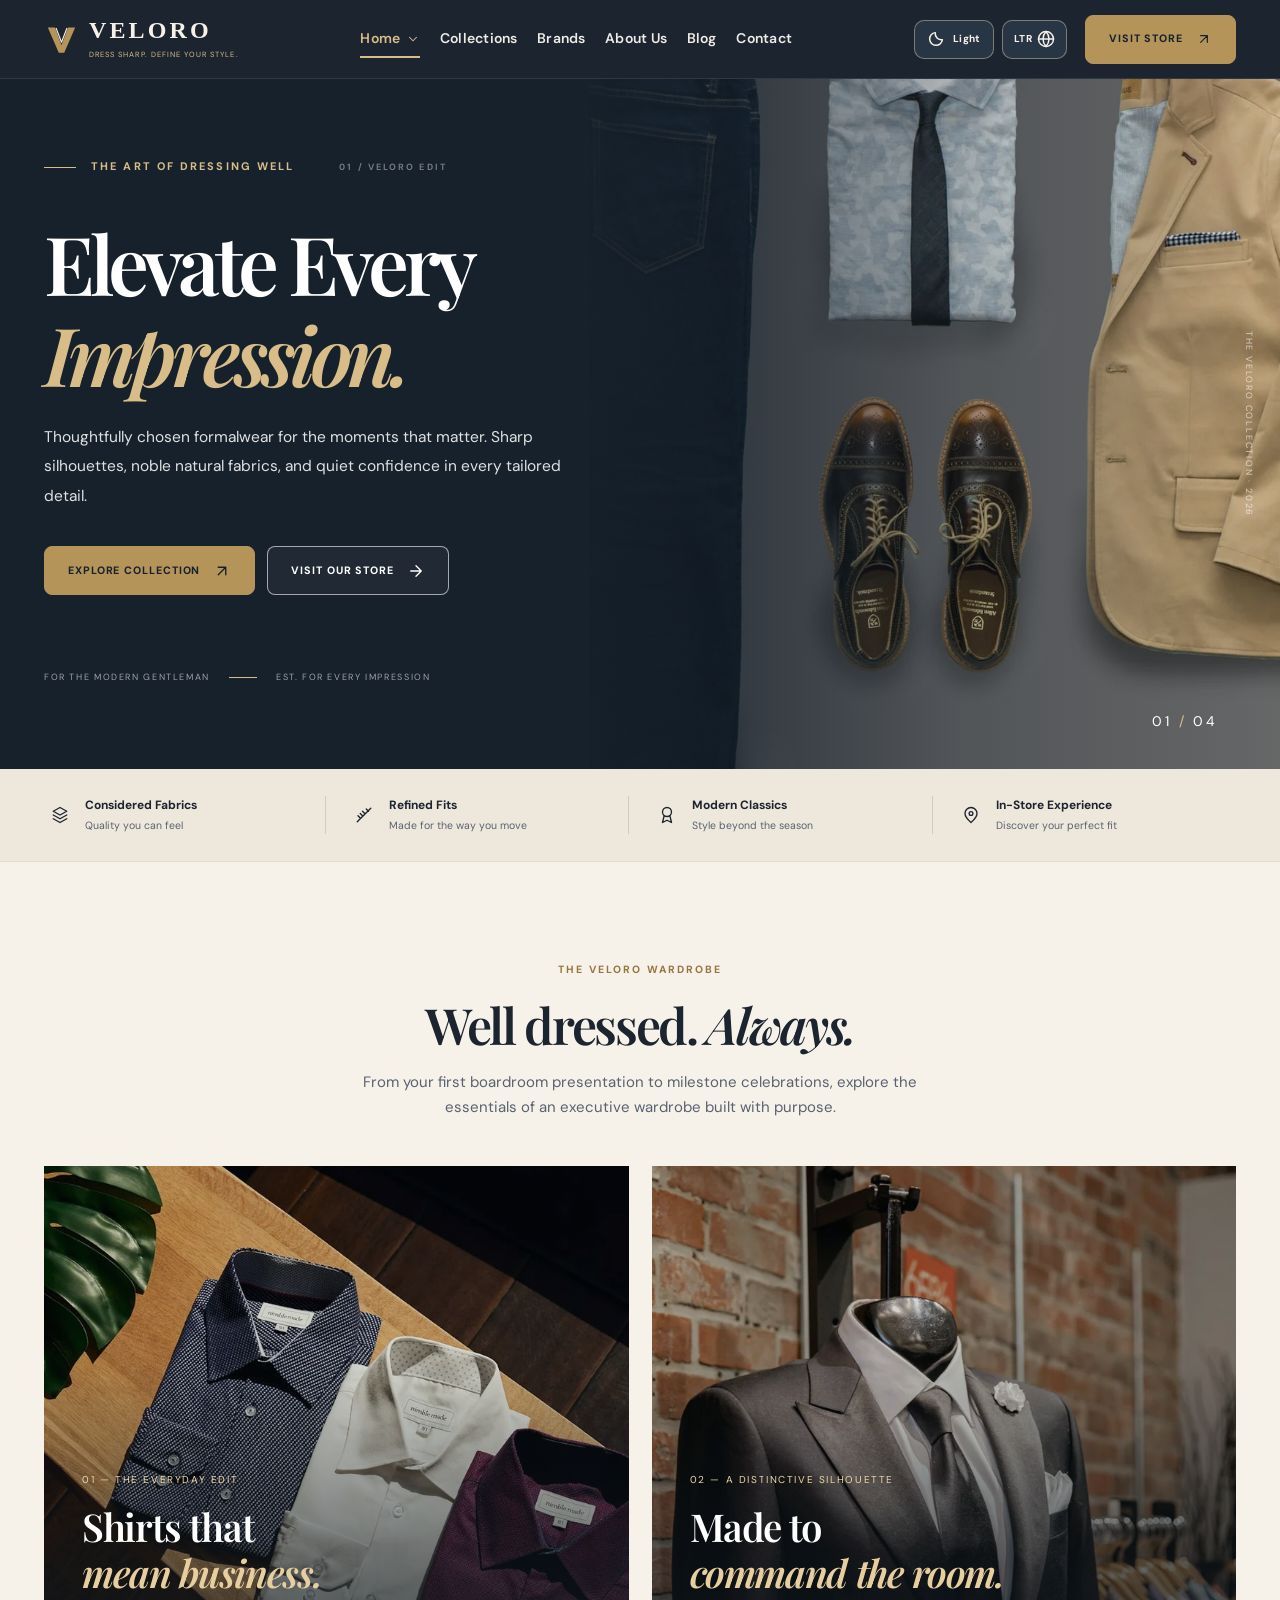
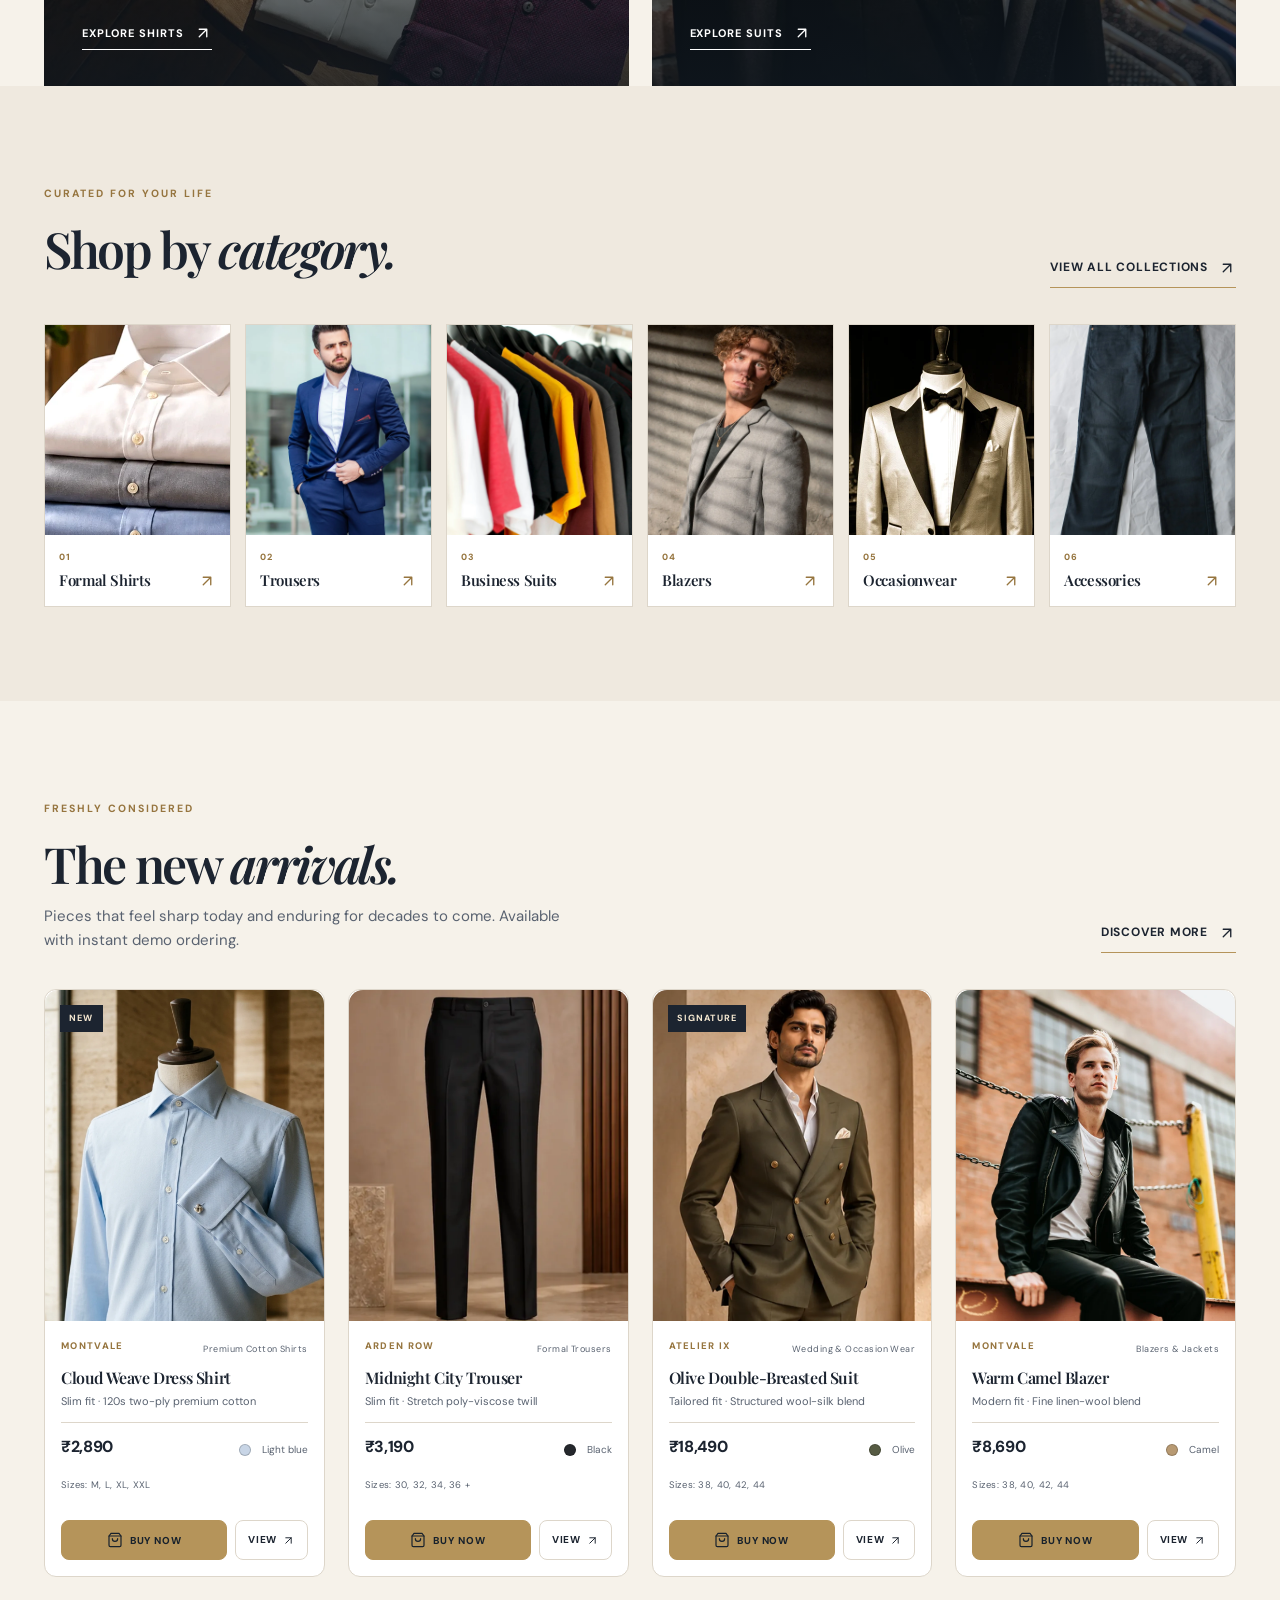
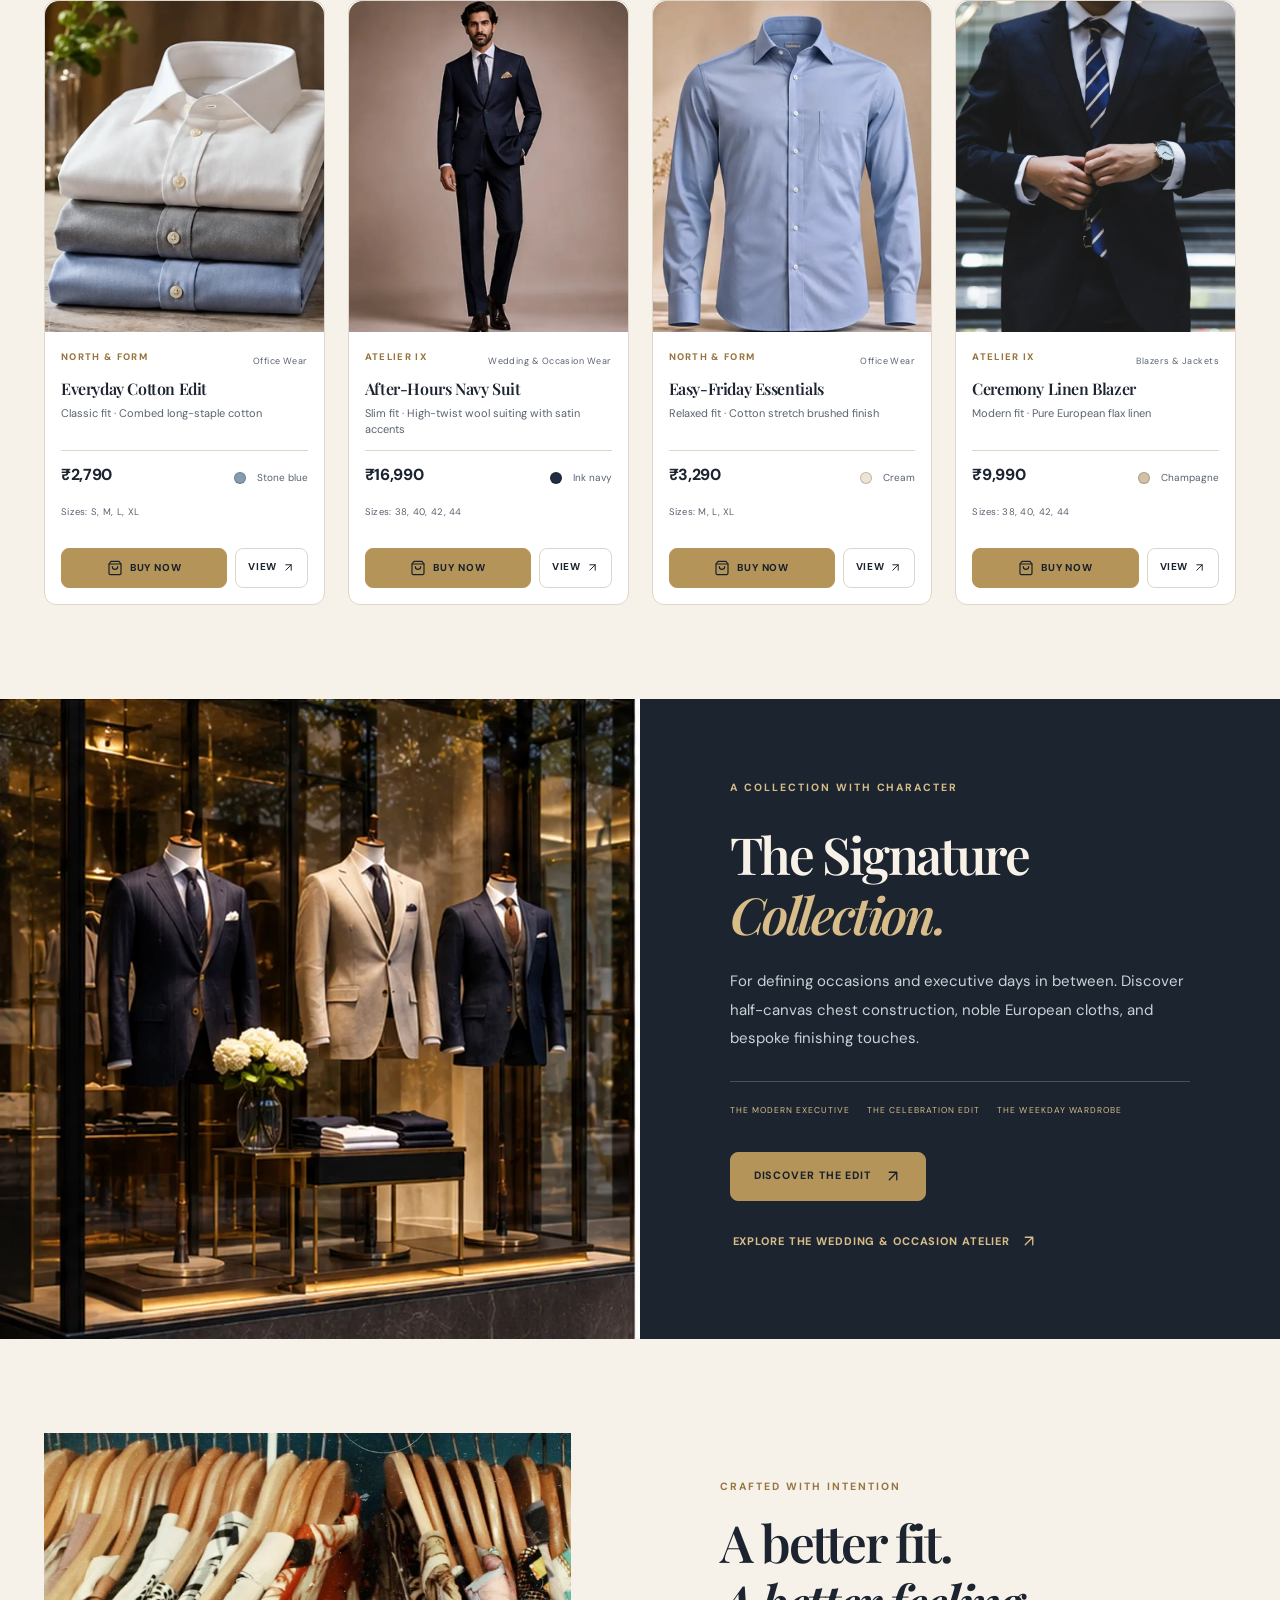
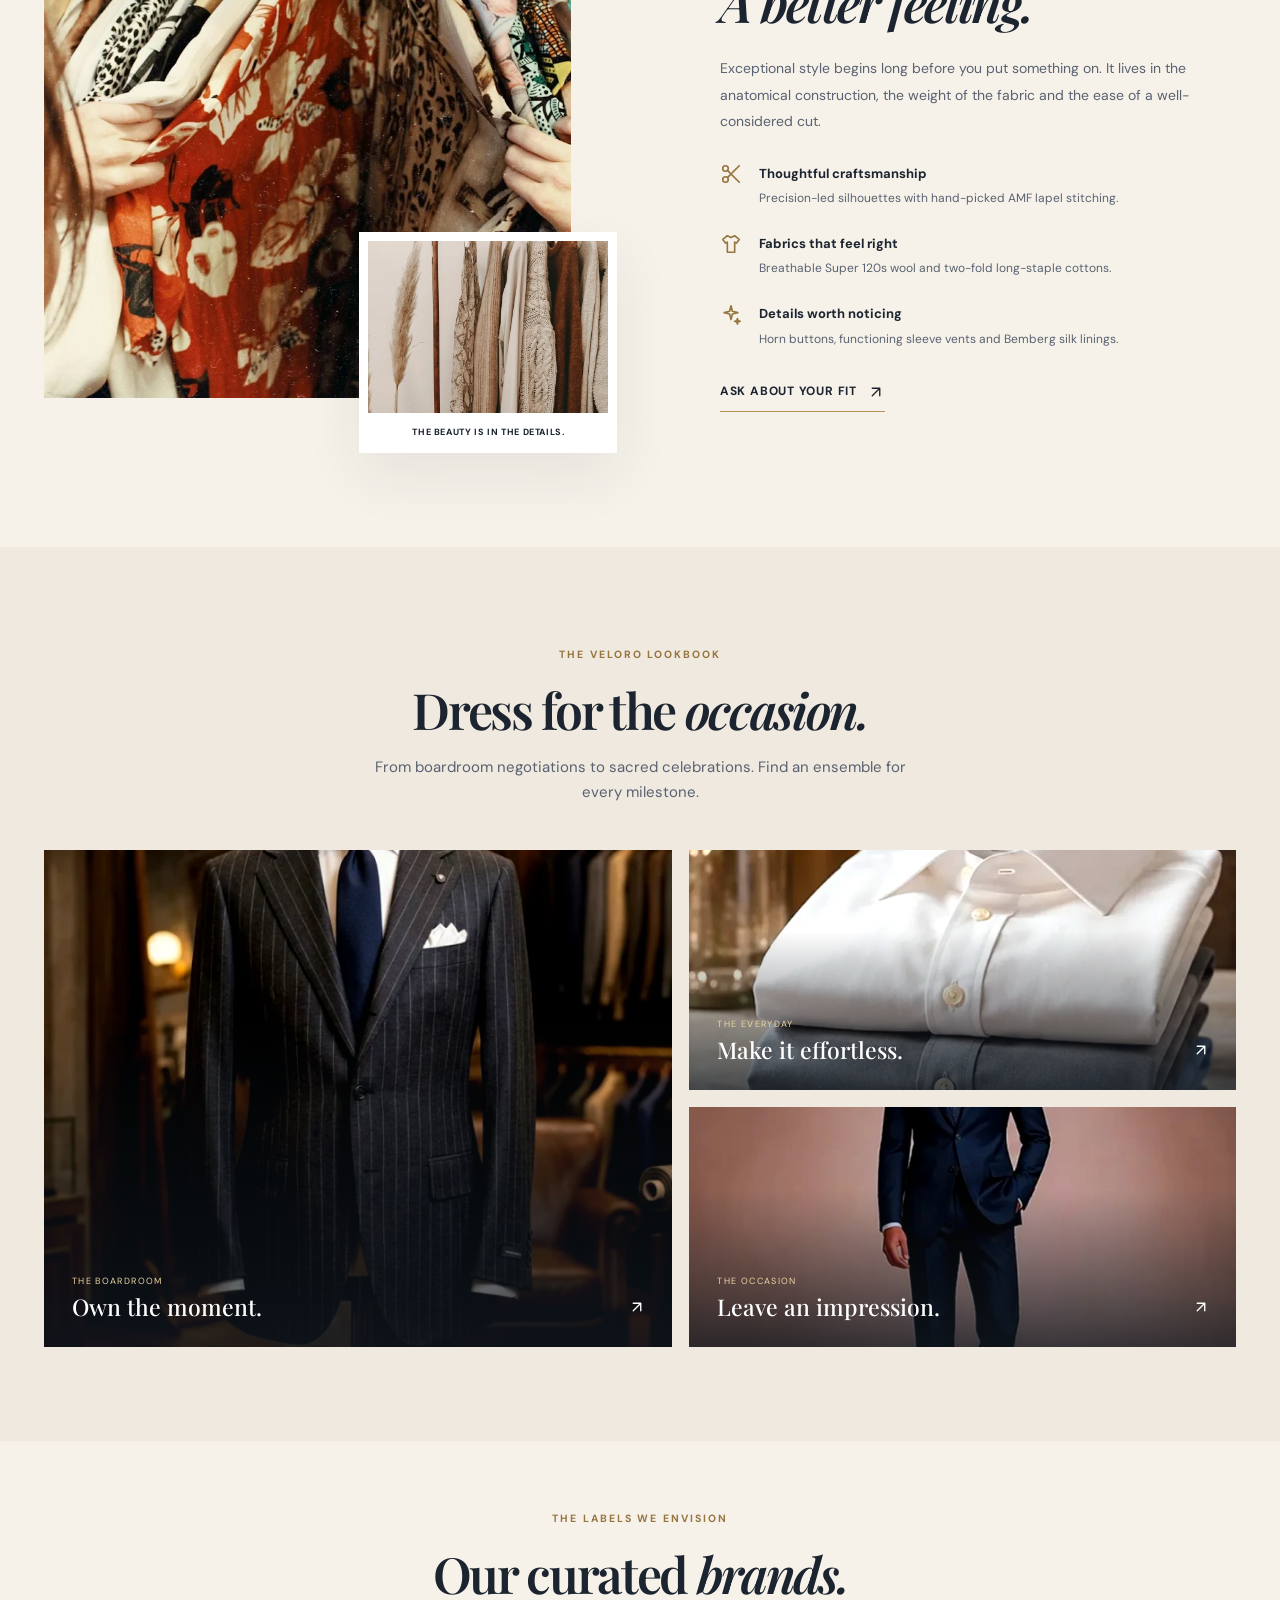
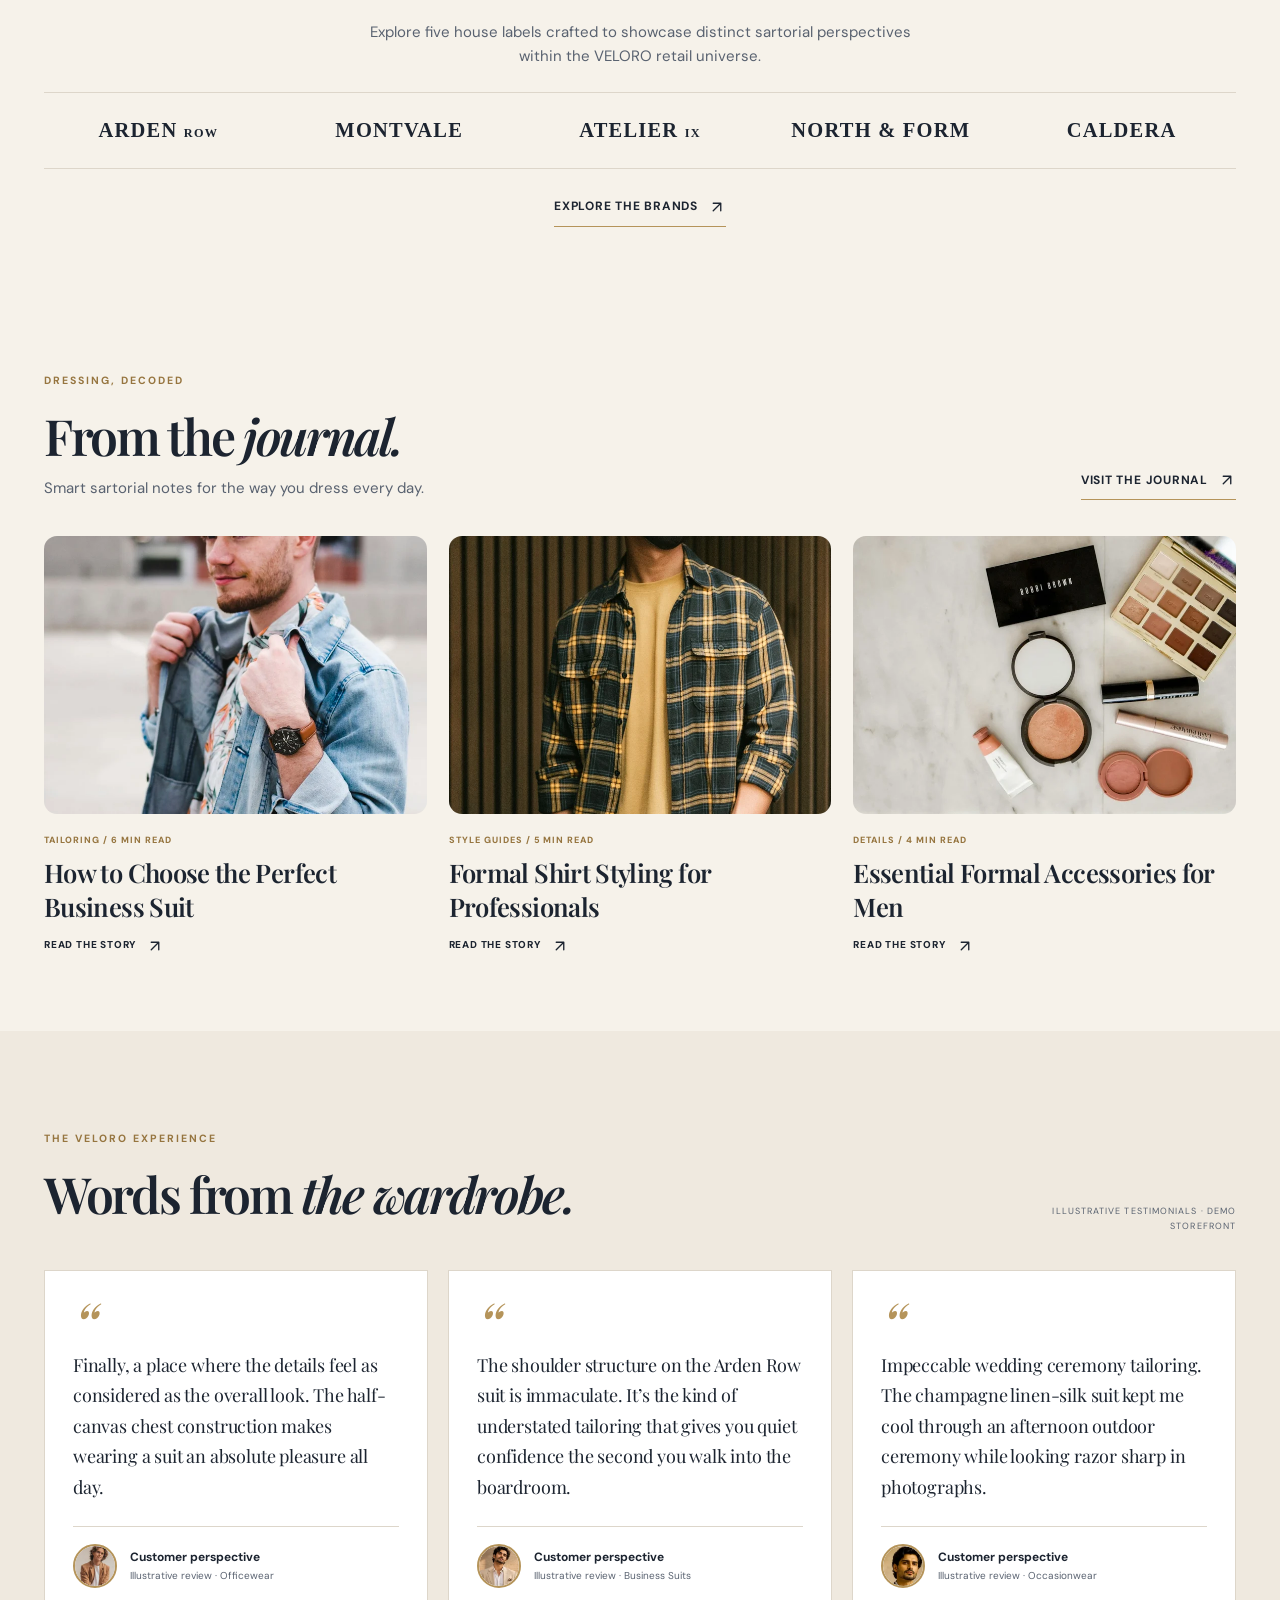
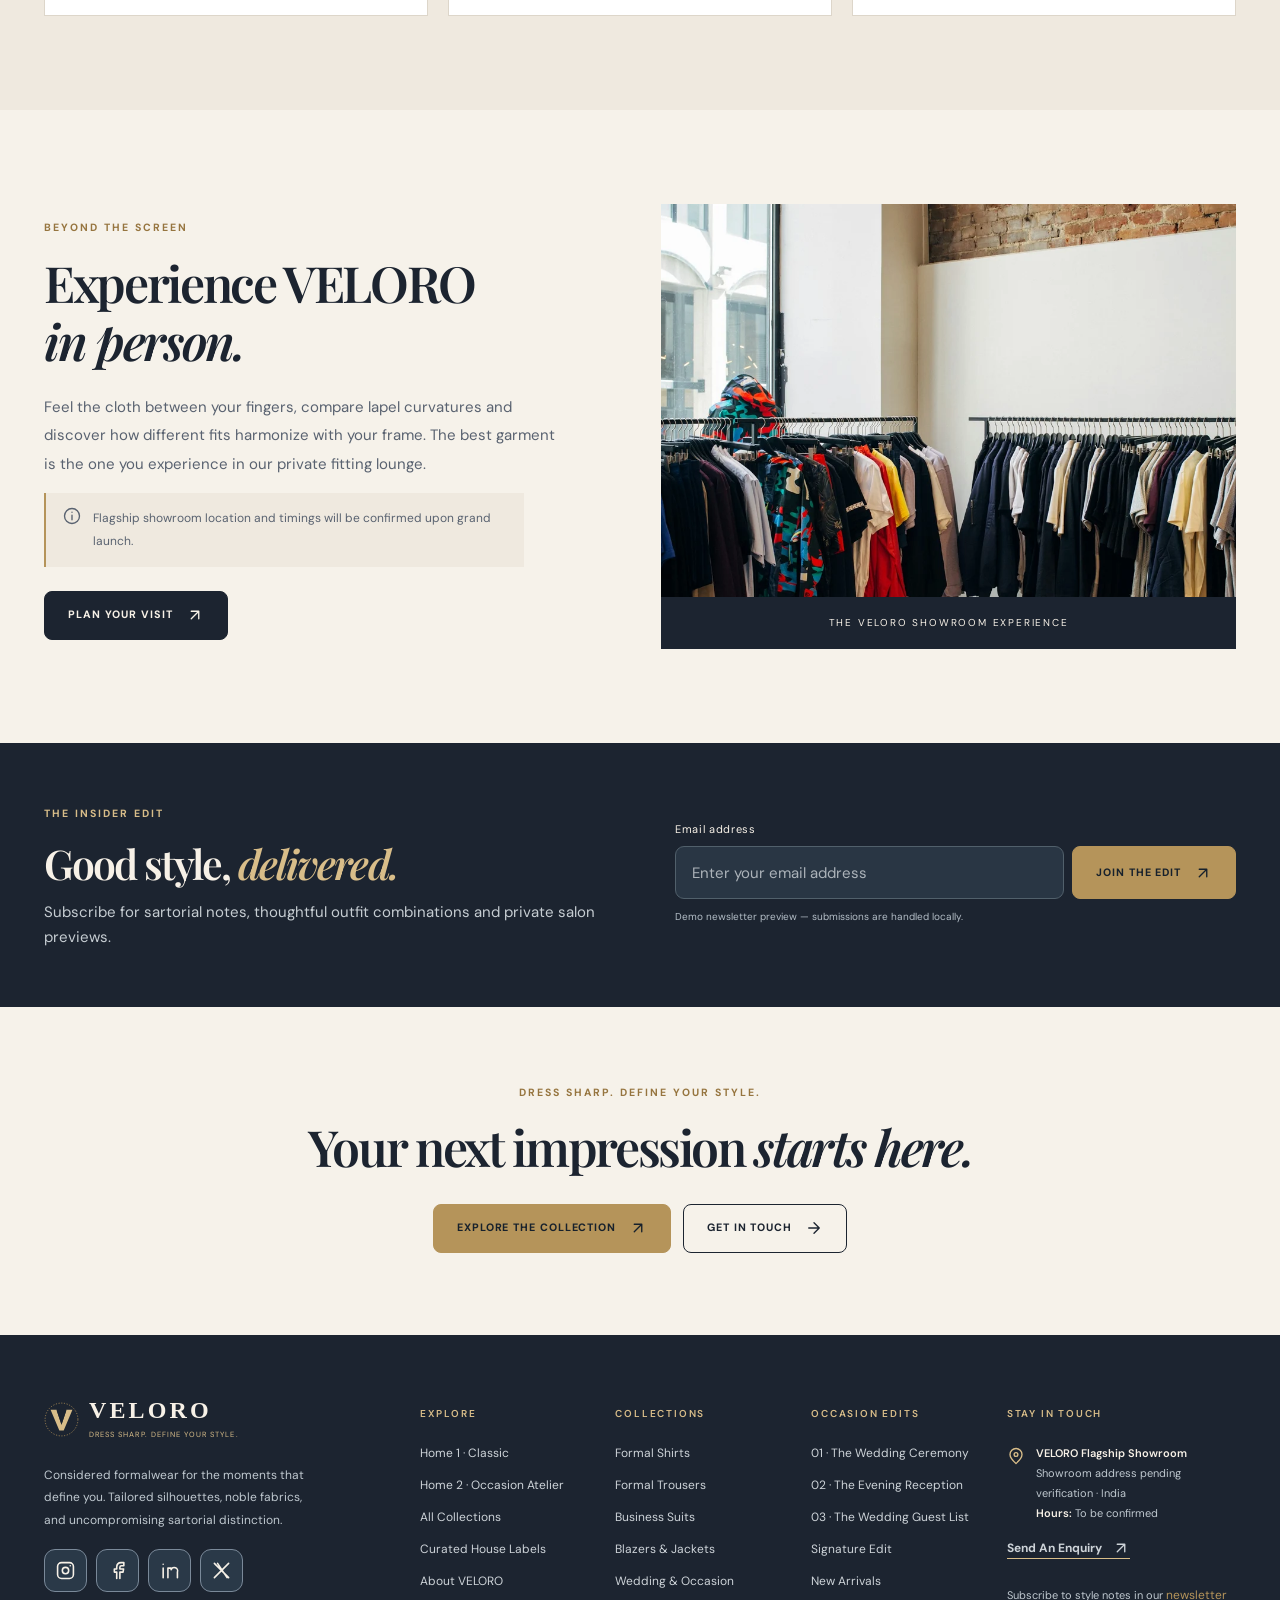
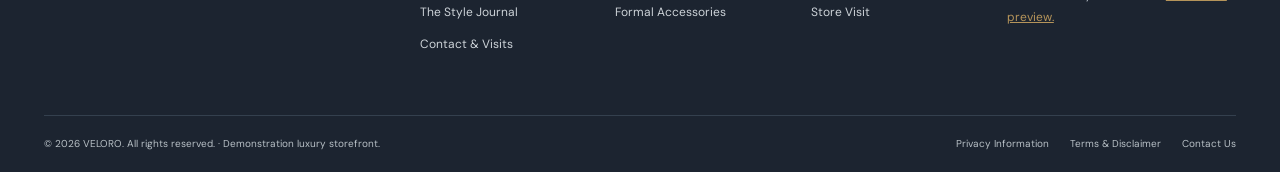
==== commit 7eda8378: "Add files via upload" ====
--- a/VELORO/index.html
+++ b/VELORO/index.html
@@ -1,33 +1,34 @@
-<!doctype html>
-<html lang="en" dir="ltr"><head>
-<meta charset="utf-8"><meta name="viewport" content="width=device-width, initial-scale=1">
-<title>VELORO | Premium Men's Formal Wear & Timeless Style</title>
-<meta name="description" content="Discover refined men's formal shirts, tailored trousers, suits and elegant occasionwear at VELORO. Explore curated collections and plan a showroom visit.">
-<meta name="theme-color" content="#1C2430"><meta property="og:title" content="VELORO — Elevate Every Impression"><meta property="og:description" content="Dress Sharp. Define Your Style. Explore a refined formalwear collection in India."><meta property="og:type" content="website"><meta property="og:image" content="assets/images/home1-hero-midnight-suit.webp"><link rel="icon" type="image/svg+xml" href="favicon.svg"><link rel="stylesheet" href="assets/css/style.css"><script defer src="assets/js/data.js"></script><script defer src="assets/js/app.js"></script>
+<!DOCTYPE html>
+
+<html dir="ltr" lang="en"><head>
+<meta charset="utf-8"/><meta content="width=device-width, initial-scale=1" name="viewport"/>
+<title>VELORO | Premium Men's Formal Wear &amp; Timeless Style</title>
+<meta content="Discover refined men's formal shirts, tailored trousers, suits and elegant occasionwear at VELORO. Explore curated collections and plan a showroom visit." name="description"/>
+<meta content="#1C2430" name="theme-color"/><meta content="VELORO — Elevate Every Impression" property="og:title"/><meta content="Dress Sharp. Define Your Style. Explore a refined formalwear collection in India." property="og:description"/><meta content="website" property="og:type"/><meta content="assets/images/home1-hero-midnight-suit.webp" property="og:image"/><link href="favicon.svg" rel="icon" type="image/svg+xml"/><link href="assets/css/style.css" rel="stylesheet"/><script defer="" src="assets/js/data.js"></script><script defer="" src="assets/js/app.js"></script>
 </head><body data-page="home"><a class="skip-link" href="#main">Skip to content</a><div id="site-header"></div>
 <main id="main">
-<section class="hero" aria-labelledby="home-title">
-  <div class="hero-photo"><img src="assets/images/home1-hero-midnight-suit.webp" alt="Model in a beautifully tailored midnight-navy suit" fetchpriority="high"></div>
-  <div class="hero-vignette"></div><div class="container hero-inner"><div class="hero-copy"><div class="eyebrow light-eyebrow"><span class="small-gold-line"></span> THE ART OF DRESSING WELL <span class="issue-number">01 / VELORO EDIT</span></div><h1 id="home-title">Elevate Every<br><em>Impression.</em></h1><p>Thoughtfully chosen formalwear for the moments that matter. Sharp silhouettes, noble natural fabrics, and quiet confidence in every tailored detail.</p><div class="hero-actions"><a class="btn btn-gold" href="products.html">Explore Collection <i data-icon="arrow-up-right"></i></a><a class="btn btn-hero-outline" href="contact.html#visit">Visit Our Store <i data-icon="arrow-right"></i></a></div><div class="hero-fine"><span>FOR THE MODERN GENTLEMAN</span><span class="fine-rule"></span><span>EST. FOR EVERY IMPRESSION</span></div></div></div><span class="hero-side-note">THE VELORO COLLECTION · 2026</span><div class="hero-page-no">01 <span>/</span> 04</div>
+<section aria-labelledby="home-title" class="hero">
+<div class="hero-photo"><img alt="Model in a beautifully tailored midnight-navy suit" fetchpriority="high" src="assets/images/home1-hero-midnight-suit.webp"/></div>
+<div class="hero-vignette"></div><div class="container hero-inner"><div class="hero-copy"><div class="eyebrow light-eyebrow"><span class="small-gold-line"></span> THE ART OF DRESSING WELL <span class="issue-number">01 / VELORO EDIT</span></div><h1 id="home-title">Elevate Every<br/><em>Impression.</em></h1><p>Thoughtfully chosen formalwear for the moments that matter. Sharp silhouettes, noble natural fabrics, and quiet confidence in every tailored detail.</p><div class="hero-actions"><a class="btn btn-gold" href="products.html">Explore Collection <i data-icon="arrow-up-right"></i></a><a class="btn btn-hero-outline" href="contact.html#visit">Visit Our Store <i data-icon="arrow-right"></i></a></div><div class="hero-fine"><span>FOR THE MODERN GENTLEMAN</span><span class="fine-rule"></span><span>EST. FOR EVERY IMPRESSION</span></div></div></div><span class="hero-side-note">THE VELORO COLLECTION · 2026</span><div class="hero-page-no">01 <span>/</span> 04</div>
 </section>
 <div class="benefit-band"><div class="container benefit-grid"><div><i data-icon="layers"></i><span><strong>Considered Fabrics</strong><small>Quality you can feel</small></span></div><div><i data-icon="ruler"></i><span><strong>Refined Fits</strong><small>Made for the way you move</small></span></div><div><i data-icon="award"></i><span><strong>Modern Classics</strong><small>Style beyond the season</small></span></div><div><i data-icon="map-pin"></i><span><strong>In-Store Experience</strong><small>Discover your perfect fit</small></span></div></div></div>
-<section class="section section-intro"><div class="container"><div class="section-heading center"><span class="eyebrow">THE VELORO WARDROBE</span><h2>Well dressed. <em>Always.</em></h2><p>From your first boardroom presentation to milestone celebrations, explore the essentials of an executive wardrobe built with purpose.</p></div><div class="editorial-two"><a href="products.html?category=Formal%20Shirts" class="editorial-tile editorial-tile-light"><img src="assets/images/editorial-shirting-mastery.webp" loading="lazy" alt="Tailored white royal twill formal shirt"><div class="tile-overlay"><span>01 — THE EVERYDAY EDIT</span><h3>Shirts that<br><em>mean business.</em></h3><span class="text-link">Explore Shirts <i data-icon="arrow-up-right"></i></span></div></a><a href="products.html?category=Business%20Suits" class="editorial-tile"><img src="assets/images/editorial-power-suiting.webp" loading="lazy" alt="Executive charcoal pinstripe business suit"><div class="tile-overlay"><span>02 — A DISTINCTIVE SILHOUETTE</span><h3>Made to<br><em>command the room.</em></h3><span class="text-link">Explore Suits <i data-icon="arrow-up-right"></i></span></div></a></div></div></section>
+<section class="section section-intro"><div class="container"><div class="section-heading center"><span class="eyebrow">THE VELORO WARDROBE</span><h2>Well dressed. <em>Always.</em></h2><p>From your first boardroom presentation to milestone celebrations, explore the essentials of an executive wardrobe built with purpose.</p></div><div class="editorial-two"><a class="editorial-tile editorial-tile-light" href="products.html?category=Formal%20Shirts"><img alt="Tailored white royal twill formal shirt" loading="lazy" src="assets/images/editorial-shirting-mastery.webp"/><div class="tile-overlay"><span>01 — THE EVERYDAY EDIT</span><h3>Shirts that<br/><em>mean business.</em></h3><span class="text-link">Explore Shirts <i data-icon="arrow-up-right"></i></span></div></a><a class="editorial-tile" href="products.html?category=Business%20Suits"><img alt="Executive charcoal pinstripe business suit" loading="lazy" src="assets/images/editorial-power-suiting.webp"/><div class="tile-overlay"><span>02 — A DISTINCTIVE SILHOUETTE</span><h3>Made to<br/><em>command the room.</em></h3><span class="text-link">Explore Suits <i data-icon="arrow-up-right"></i></span></div></a></div></div></section>
 <section class="section category-section section-cream"><div class="container"><div class="section-top"><div><span class="eyebrow">CURATED FOR YOUR LIFE</span><h2>Shop by <em>category.</em></h2></div><a class="inline-link" href="products.html">View All Collections <i data-icon="arrow-up-right"></i></a></div><div class="categories-grid">
-<a class="category-card" href="products.html?category=Formal%20Shirts"><img loading="lazy" src="[data-uri]" alt="Fine stack of tailored formal shirting"><div><span>01</span><h3>Formal Shirts</h3><i data-icon="arrow-up-right"></i></div></a>
-<a class="category-card" href="products.html?category=Formal%20Trousers"><img loading="lazy" src="assets/images/category-formal-trousers.webp" alt="Tailored navy pleated formal trousers"><div><span>02</span><h3>Trousers</h3><i data-icon="arrow-up-right"></i></div></a>
-<a class="category-card" href="products.html?category=Business%20Suits"><img loading="lazy" src="assets/images/category-business-suits.webp" alt="Tailored navy suit"><div><span>03</span><h3>Business Suits</h3><i data-icon="arrow-up-right"></i></div></a>
-<a class="category-card" href="products.html?category=Blazers%20%26%20Jackets"><img loading="lazy" src="assets/images/category-blazers-jackets.webp" alt="Elegant sand-coloured formal blazer"><div><span>04</span><h3>Blazers</h3><i data-icon="arrow-up-right"></i></div></a>
-<a class="category-card" href="products.html?category=Wedding%20%26%20Occasion%20Wear"><img loading="lazy" src="[data-uri]" alt="Champagne gold evening occasionwear"><div><span>05</span><h3>Occasionwear</h3><i data-icon="arrow-up-right"></i></div></a>
-<a class="category-card" href="products.html?category=Formal%20Accessories"><img loading="lazy" src="assets/images/category-accessories.webp" alt="Gold cufflinks and silk pocket square"><div><span>06</span><h3>Accessories</h3><i data-icon="arrow-up-right"></i></div></a>
+<a class="category-card" href="products.html?category=Formal%20Shirts"><img alt="Fine stack of tailored formal shirting" loading="lazy" src="[data-uri]"/><div><span>01</span><h3>Formal Shirts</h3><i data-icon="arrow-up-right"></i></div></a>
+<a class="category-card" href="products.html?category=Formal%20Trousers"><img alt="Tailored navy pleated formal trousers" loading="lazy" src="assets/images/category-formal-trousers.webp"/><div><span>02</span><h3>Trousers</h3><i data-icon="arrow-up-right"></i></div></a>
+<a class="category-card" href="products.html?category=Business%20Suits"><img alt="Tailored navy suit" loading="lazy" src="assets/images/category-business-suits.webp"/><div><span>03</span><h3>Business Suits</h3><i data-icon="arrow-up-right"></i></div></a>
+<a class="category-card" href="products.html?category=Blazers%20%26%20Jackets"><img alt="Elegant sand-coloured formal blazer" loading="lazy" src="assets/images/category-blazers-jackets.webp"/><div><span>04</span><h3>Blazers</h3><i data-icon="arrow-up-right"></i></div></a>
+<a class="category-card" href="products.html?category=Wedding%20%26%20Occasion%20Wear"><img alt="Champagne gold evening occasionwear" loading="lazy" src="[data-uri]"/><div><span>05</span><h3>Occasionwear</h3><i data-icon="arrow-up-right"></i></div></a>
+<a class="category-card" href="products.html?category=Formal%20Accessories"><img alt="Gold cufflinks and silk pocket square" loading="lazy" src="assets/images/category-accessories.webp"/><div><span>06</span><h3>Accessories</h3><i data-icon="arrow-up-right"></i></div></a>
 </div></div></section>
-<section class="section arrivals-section"><div class="container"><div class="section-top"><div><span class="eyebrow">FRESHLY CONSIDERED</span><h2>The new <em>arrivals.</em></h2><p>Pieces that feel sharp today and enduring for decades to come. Available with instant demo ordering.</p></div><a class="inline-link" href="products.html?sort=newest">Discover More <i data-icon="arrow-up-right"></i></a></div><div id="home-product-grid" class="product-grid home-product-grid" aria-live="polite"></div></div></section>
-<section class="signature-block"><div class="signature-image"><img src="assets/images/boutique-window-display.webp" loading="lazy" alt="Formalwear displayed in an elegant tailoring boutique window"></div><div class="signature-copy"><span class="eyebrow light-eyebrow">A COLLECTION WITH CHARACTER</span><h2>The Signature<br><em>Collection.</em></h2><p>For defining occasions and executive days in between. Discover half-canvas chest construction, noble European cloths, and bespoke finishing touches.</p><div class="signature-rule"></div><div class="signature-tags"><span>THE MODERN EXECUTIVE</span><span>THE CELEBRATION EDIT</span><span>THE WEEKDAY WARDROBE</span></div><a class="btn btn-gold" href="products.html?collection=Signature">Discover The Edit <i data-icon="arrow-up-right"></i></a><a class="signature-home2-link" href="home2.html">Explore the Wedding &amp; Occasion Atelier <i data-icon="arrow-up-right"></i></a></div></section>
-<section class="section craftsmanship"><div class="container craft-layout"><div class="craft-images"><img class="craft-main" src="assets/images/craft-master-tailor.webp" loading="lazy" alt="Fine tailoring tools and fabric on a craftsman's work table"><div class="craft-detail"><img src="assets/images/craft-pick-stitching.webp" loading="lazy" alt="Close view of hand-finished suit seam"><span>THE BEAUTY IS IN THE DETAILS.</span></div></div><div class="craft-copy"><span class="eyebrow">CRAFTED WITH INTENTION</span><h2>A better fit.<br><em>A better feeling.</em></h2><p>Exceptional style begins long before you put something on. It lives in the anatomical construction, the weight of the fabric and the ease of a well-considered cut.</p><div class="craft-points"><div><i data-icon="scissors"></i><span><strong>Thoughtful craftsmanship</strong><small>Precision-led silhouettes with hand-picked AMF lapel stitching.</small></span></div><div><i data-icon="shirt"></i><span><strong>Fabrics that feel right</strong><small>Breathable Super 120s wool and two-fold long-staple cottons.</small></span></div><div><i data-icon="sparkles"></i><span><strong>Details worth noticing</strong><small>Horn buttons, functioning sleeve vents and Bemberg silk linings.</small></span></div></div><a class="inline-link" href="contact.html?subject=Sizing%20%26%20Fit#enquiry">Ask About Your Fit <i data-icon="arrow-up-right"></i></a></div></div></section>
-<section class="section lookbook section-cream"><div class="container"><div class="section-heading center"><span class="eyebrow">THE VELORO LOOKBOOK</span><h2>Dress for the <em>occasion.</em></h2><p>From boardroom negotiations to sacred celebrations. Find an ensemble for every milestone.</p></div><div class="lookbook-grid"><a class="lookbook-item tall" href="products.html?category=Business%20Suits"><img src="assets/images/lookbook-boardroom-suit.webp" loading="lazy" alt="Commanding boardroom chalk-stripe suit"><span><small>THE BOARDROOM</small><strong>Own the moment.</strong><i data-icon="arrow-up-right"></i></span></a><a class="lookbook-item" href="products.html?category=Formal%20Shirts"><img src="[data-uri]" loading="lazy" alt="Crisp luxury everyday shirt styled with cufflinks"><span><small>THE EVERYDAY</small><strong>Make it effortless.</strong><i data-icon="arrow-up-right"></i></span></a><a class="lookbook-item" href="products.html?category=Wedding%20%26%20Occasion%20Wear"><img src="[data-uri]" loading="lazy" alt="Emerald velvet evening dinner jacket with satin lapels"><span><small>THE OCCASION</small><strong>Leave an impression.</strong><i data-icon="arrow-up-right"></i></span></a></div></div></section>
-<section class="section brand-preview"><div class="container"><div class="section-heading center"><span class="eyebrow">THE LABELS WE ENVISION</span><h2>Our curated <em>brands.</em></h2><p>Explore five house labels crafted to showcase distinct sartorial perspectives within the VELORO retail universe.</p></div><div class="brand-wordmarks"><span>ARDEN <small>ROW</small></span><span>MONTVALE</span><span>ATELIER <small>IX</small></span><span>NORTH &amp; FORM</span><span>CALDERA</span></div><div class="center"><a href="brands.html" class="inline-link">Explore The Brands <i data-icon="arrow-up-right"></i></a></div></div></section>
-<section class="section home-journal"><div class="container"><div class="section-top"><div><span class="eyebrow">DRESSING, DECODED</span><h2>From the <em>journal.</em></h2><p>Smart sartorial notes for the way you dress every day.</p></div><a class="inline-link" href="blog.html">Visit the Journal <i data-icon="arrow-up-right"></i></a></div><div class="home-journal-grid"><a class="home-story" href="article.html?slug=how-a-suit-should-fit"><div><img src="assets/images/index-journal-suit-fit.webp" alt="Well-fitting classic navy suit" loading="lazy"></div><span>TAILORING / 6 MIN READ</span><h3>How to Choose the Perfect Business Suit</h3><small>Read the story <i data-icon="arrow-up-right"></i></small></a><a class="home-story" href="article.html?slug=formal-shirt-styling-for-professionals"><div><img src="assets/images/index-journal-capsule.webp" alt="A stack of smart formal shirts" loading="lazy"></div><span>STYLE GUIDES / 5 MIN READ</span><h3>Formal Shirt Styling for Professionals</h3><small>Read the story <i data-icon="arrow-up-right"></i></small></a><a class="home-story" href="article.html?slug=essential-formal-accessories-for-men"><div><img src="[data-uri]" alt="Formal leather shoes and elegant tie" loading="lazy"></div><span>DETAILS / 4 MIN READ</span><h3>Essential Formal Accessories for Men</h3><small>Read the story <i data-icon="arrow-up-right"></i></small></a></div></div></section>
-<section class="section voices-section section-cream"><div class="container"><div class="section-top"><div><span class="eyebrow">THE VELORO EXPERIENCE</span><h2>Words from <em>the wardrobe.</em></h2></div><span class="demo-kicker">ILLUSTRATIVE TESTIMONIALS · DEMO STOREFRONT</span></div><div class="testimonials"><article class="quote-card"><span class="quote-mark">“</span><p>Finally, a place where the details feel as considered as the overall look. The half-canvas chest construction makes wearing a suit an absolute pleasure all day.</p><div class="quote-by"><span class="avatar">AK</span><span><strong>Customer perspective</strong><small>Illustrative review · Officewear</small></span></div></article><article class="quote-card"><span class="quote-mark">“</span><p>The shoulder structure on the Arden Row suit is immaculate. It’s the kind of understated tailoring that gives you quiet confidence the second you walk into the boardroom.</p><div class="quote-by"><span class="avatar">RM</span><span><strong>Customer perspective</strong><small>Illustrative review · Business Suits</small></span></div></article><article class="quote-card"><span class="quote-mark">“</span><p>Impeccable wedding ceremony tailoring. The champagne linen-silk suit kept me cool through an afternoon outdoor ceremony while looking razor sharp in photographs.</p><div class="quote-by"><span class="avatar">VS</span><span><strong>Customer perspective</strong><small>Illustrative review · Occasionwear</small></span></div></article></div></div></section>
-<section class="section store-feature"><div class="container store-feature-grid"><div><span class="eyebrow">BEYOND THE SCREEN</span><h2>Experience VELORO<br><em>in person.</em></h2><p>Feel the cloth between your fingers, compare lapel curvatures and discover how different fits harmonize with your frame. The best garment is the one you experience in our private fitting lounge.</p><p class="note-box"><i data-icon="info"></i> Flagship showroom location and timings will be confirmed upon grand launch.</p><a class="btn btn-dark" href="contact.html#visit">Plan Your Visit <i data-icon="arrow-up-right"></i></a></div><div class="store-feature-image"><img src="assets/images/showroom-flagship-interior.webp" loading="lazy" alt="Premium menswear showroom with carefully arranged suits and shirts"><span>THE VELORO SHOWROOM EXPERIENCE</span></div></div></section>
-<section class="newsletter-block" id="newsletter"><div class="container newsletter-layout"><div><span class="eyebrow light-eyebrow">THE INSIDER EDIT</span><h2>Good style, <em>delivered.</em></h2><p>Subscribe for sartorial notes, thoughtful outfit combinations and private salon previews.</p></div><form class="newsletter-form" id="newsletter-form" novalidate><label for="newsletter-email">Email address</label><div class="input-button-group"><input id="newsletter-email" type="email" autocomplete="email" placeholder="Enter your email address" required><button class="btn btn-gold" type="submit">Join The Edit <i data-icon="arrow-up-right"></i></button></div><span class="form-note">Demo newsletter preview — submissions are handled locally.</span><div class="field-error" id="newsletter-error" role="alert"></div></form></div></section>
+<section class="section arrivals-section"><div class="container"><div class="section-top"><div><span class="eyebrow">FRESHLY CONSIDERED</span><h2>The new <em>arrivals.</em></h2><p>Pieces that feel sharp today and enduring for decades to come. Available with instant demo ordering.</p></div><a class="inline-link" href="products.html?sort=newest">Discover More <i data-icon="arrow-up-right"></i></a></div><div aria-live=